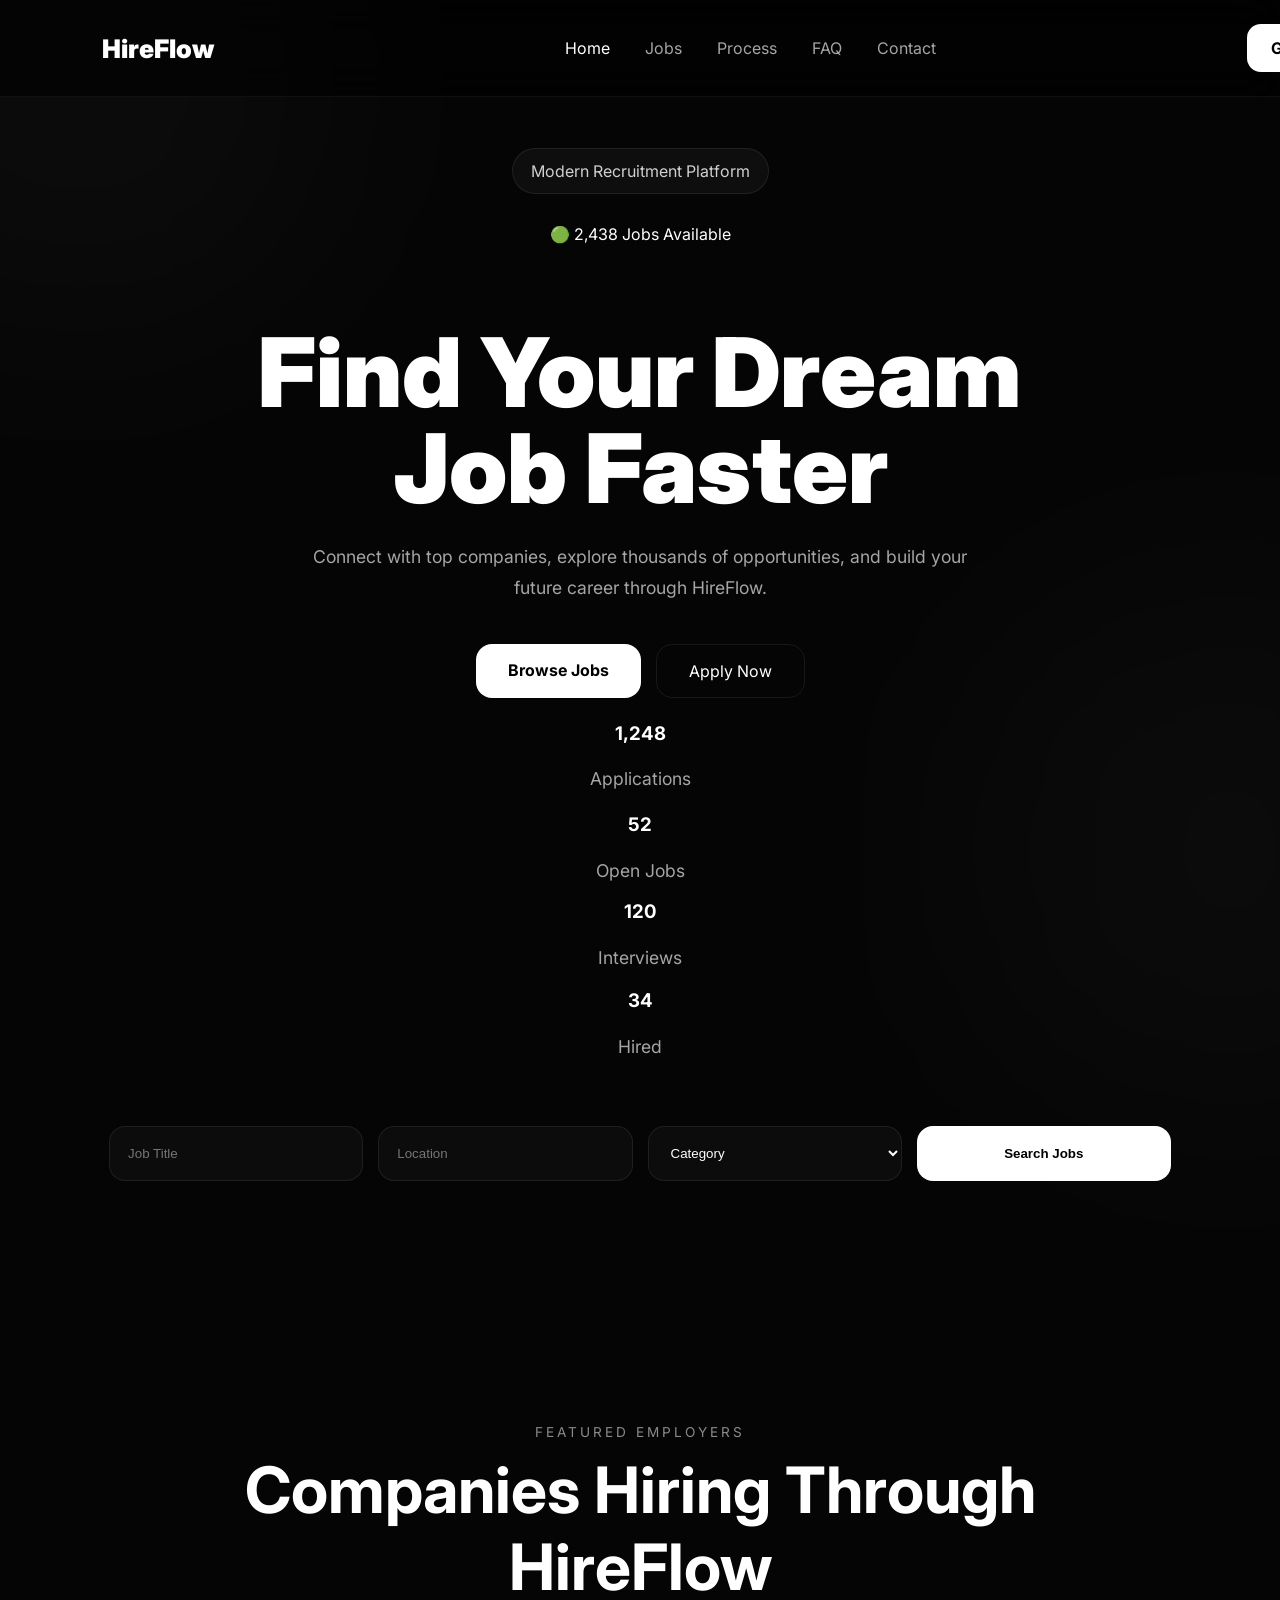
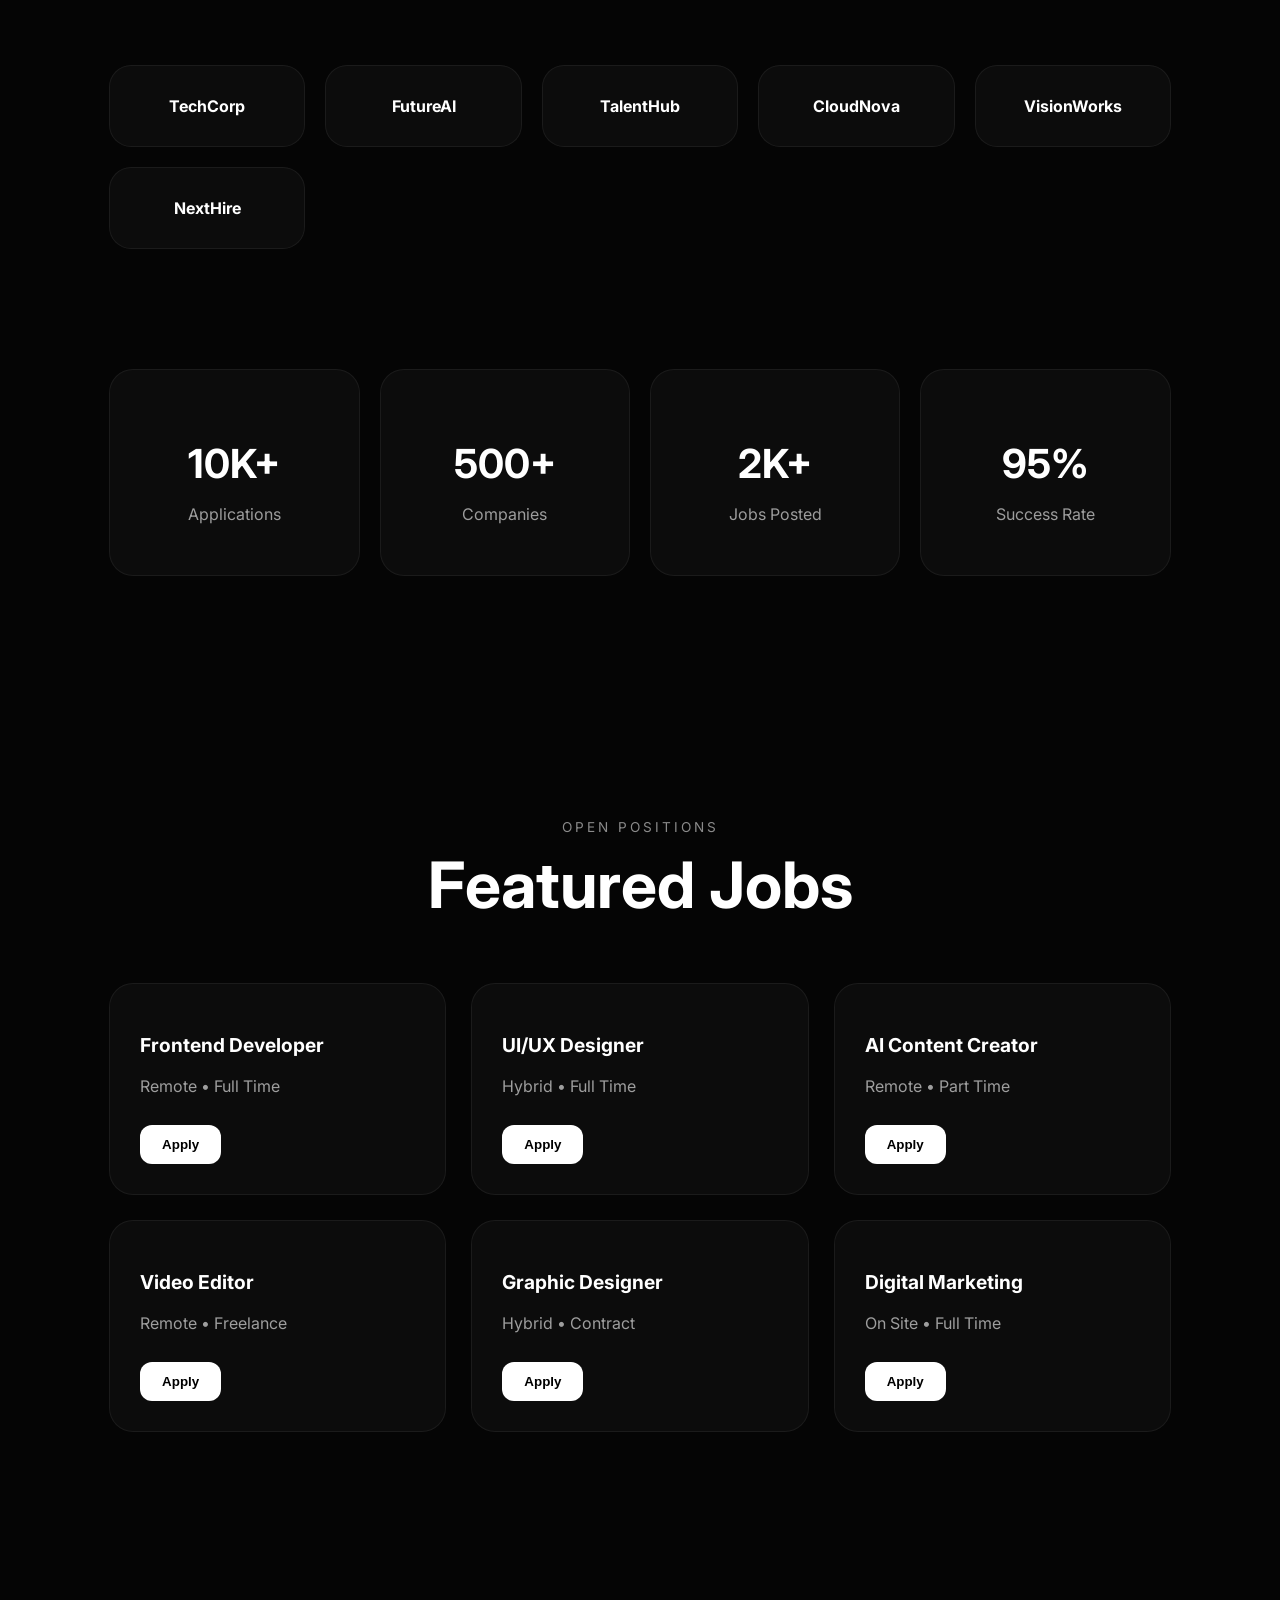
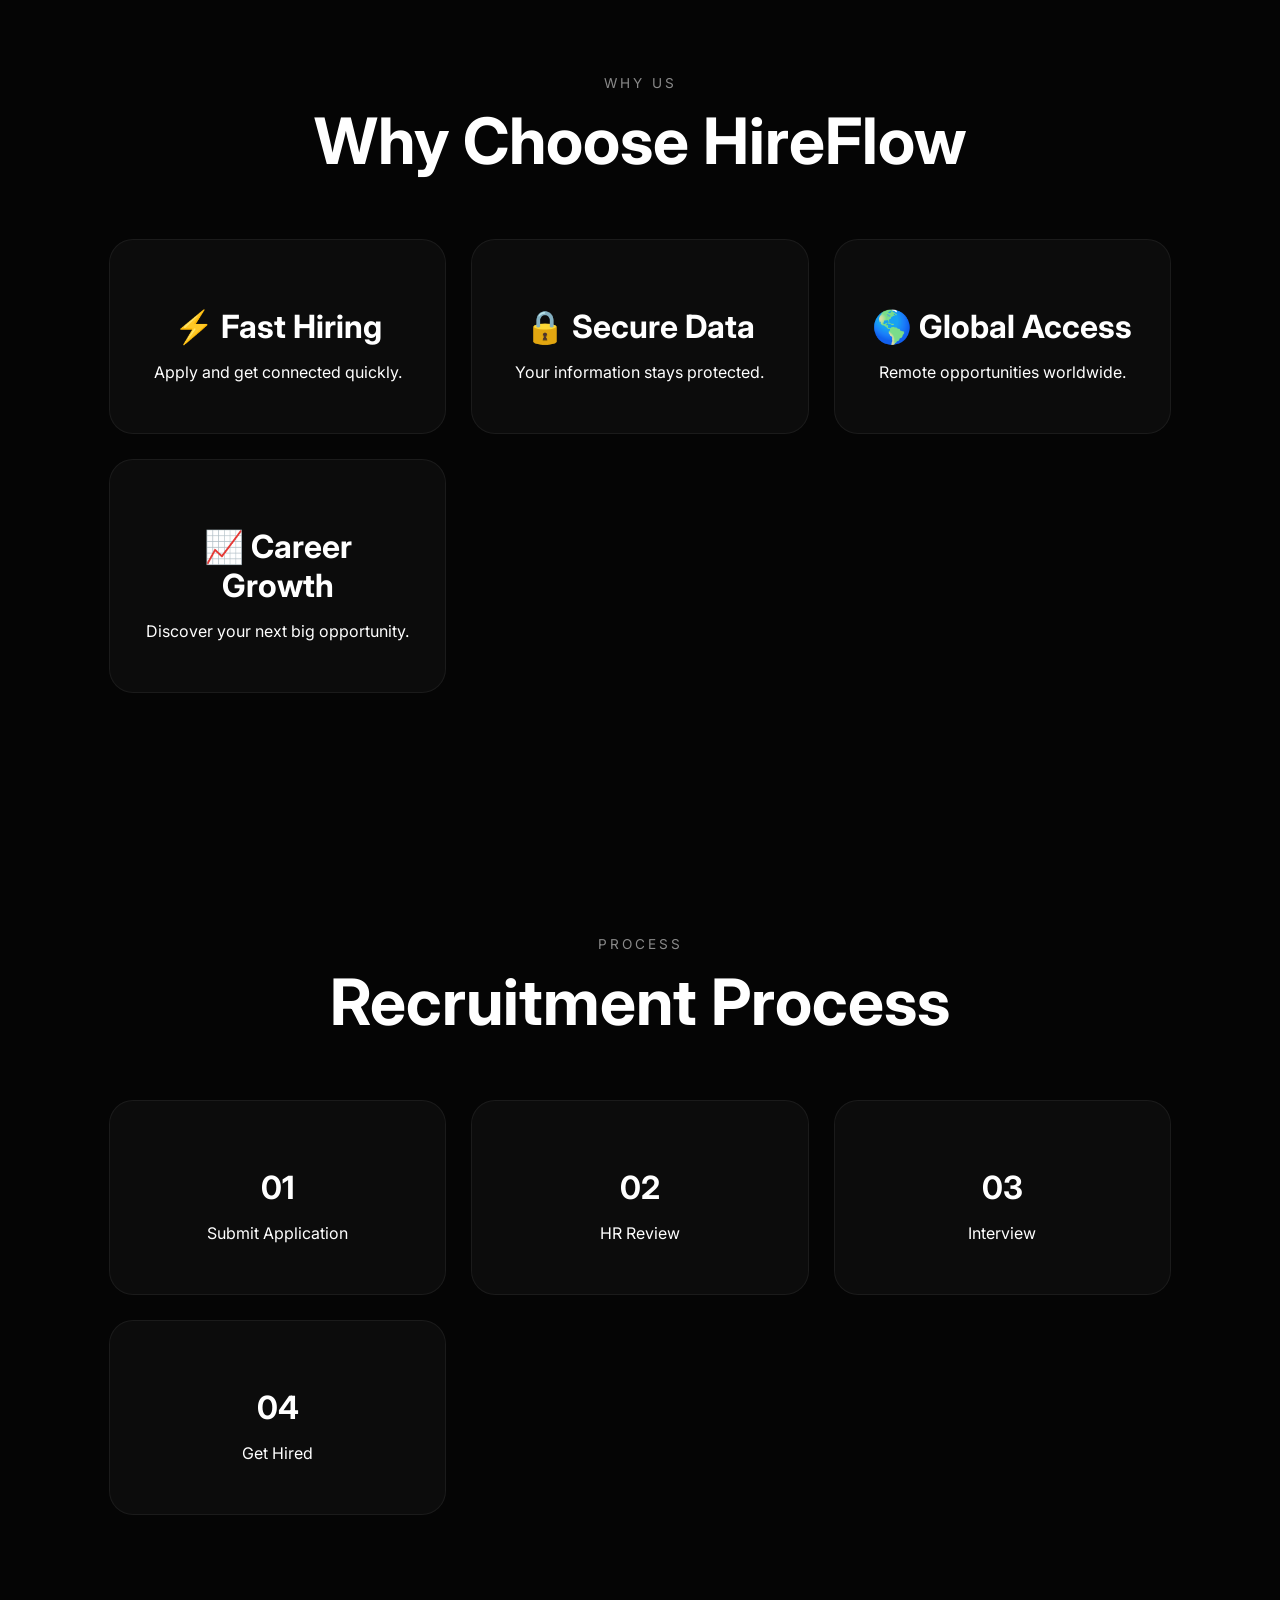
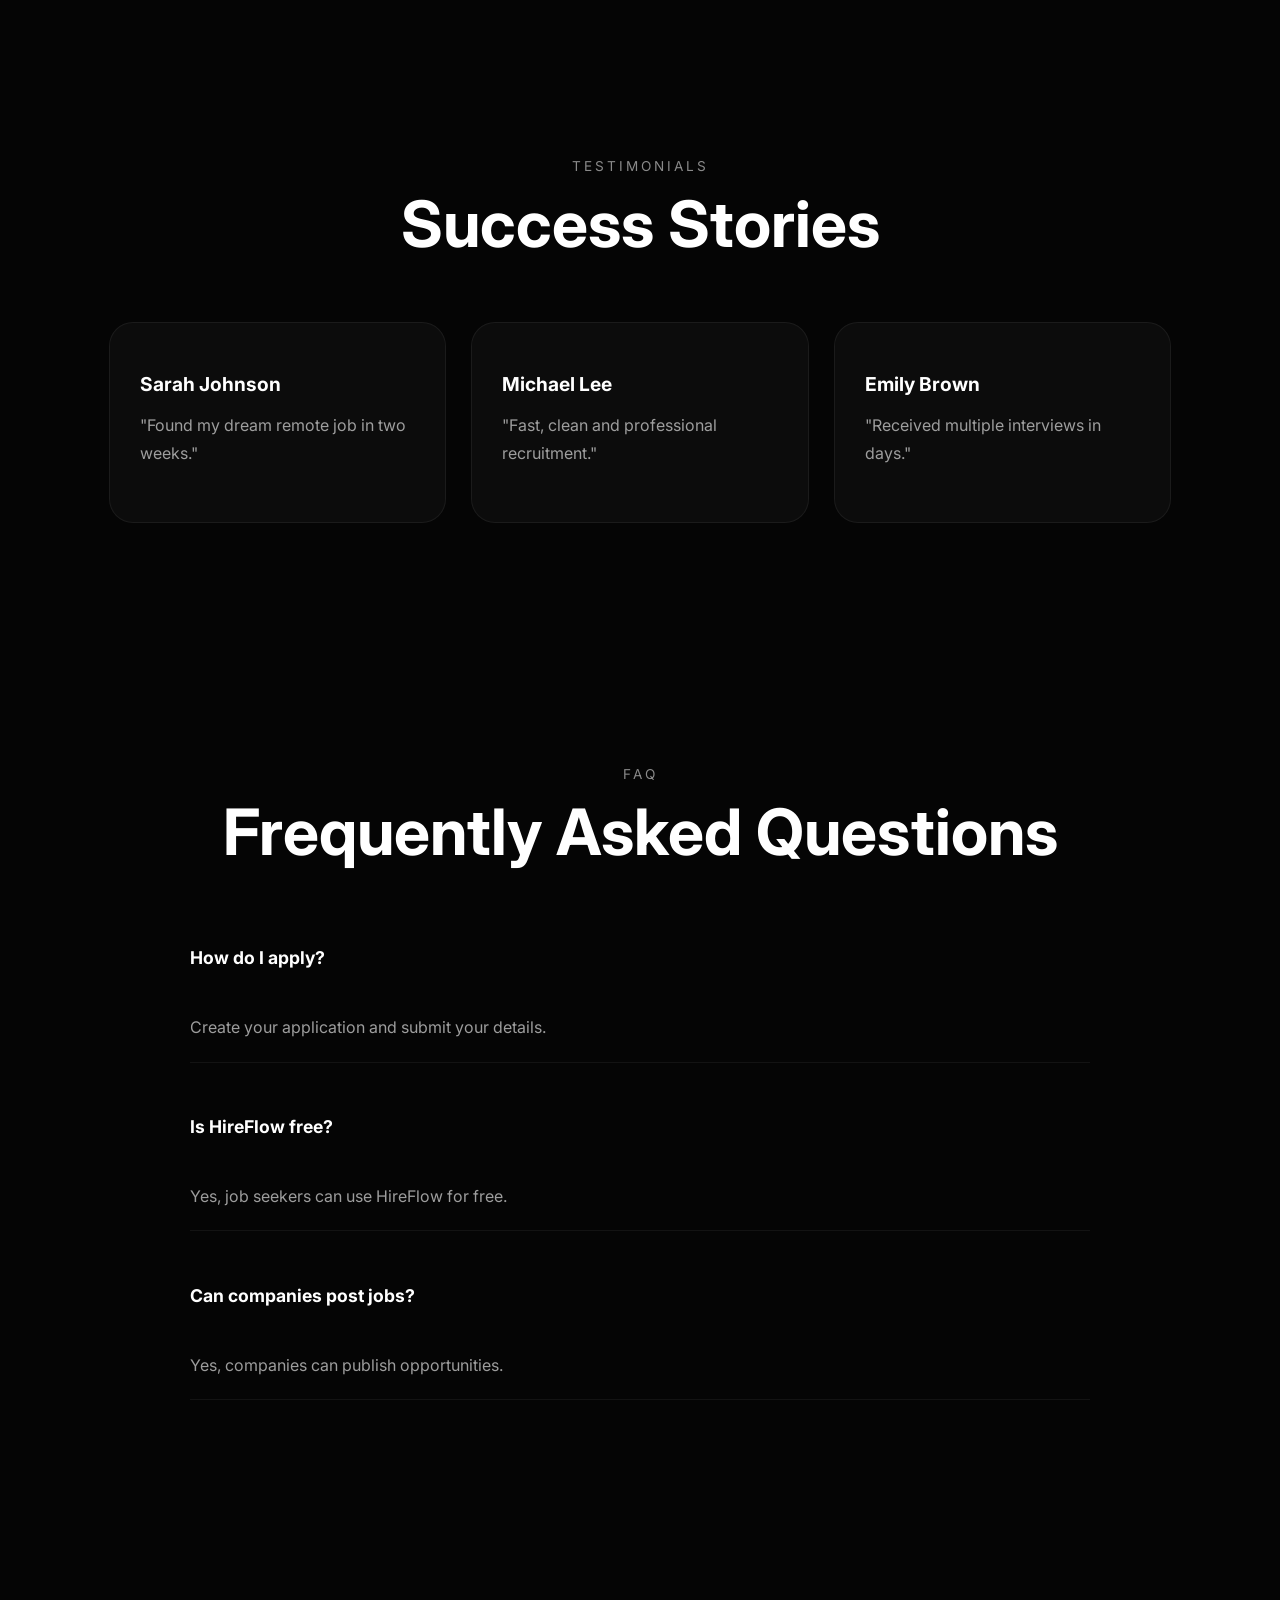
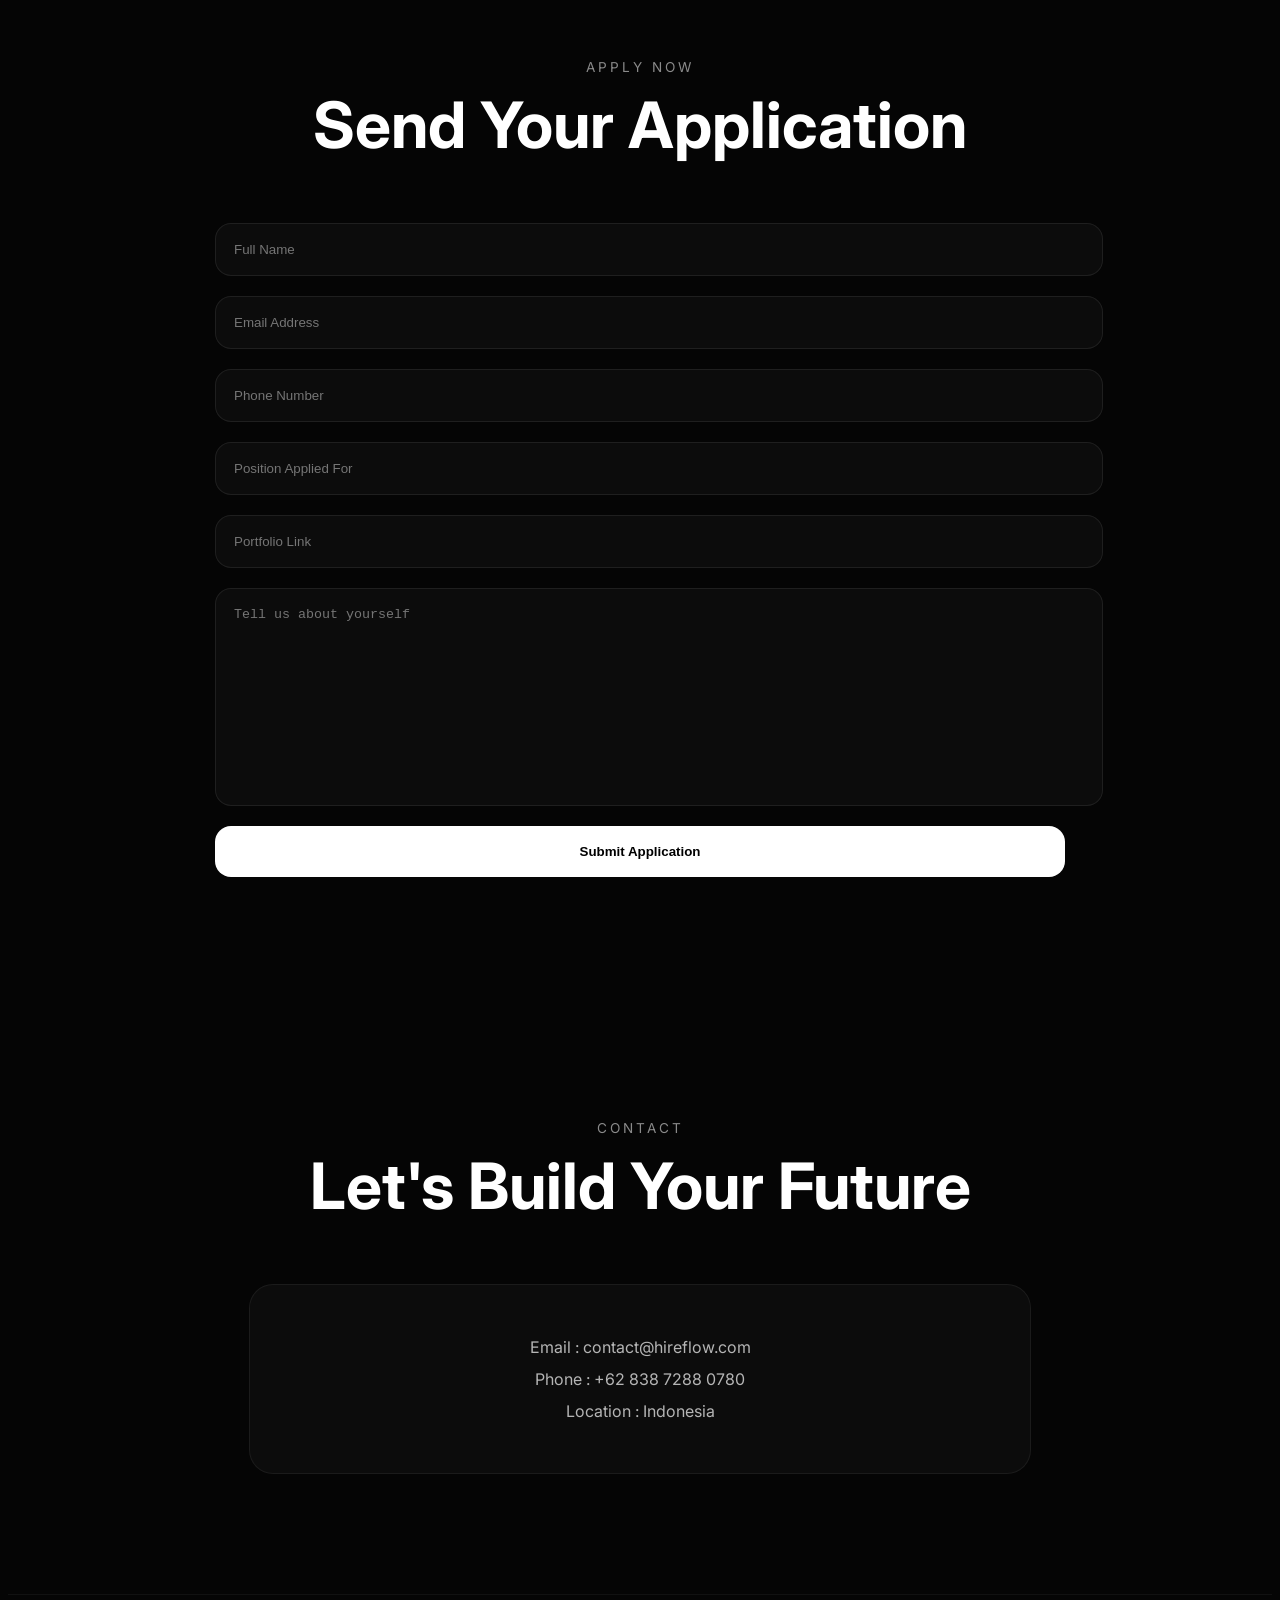
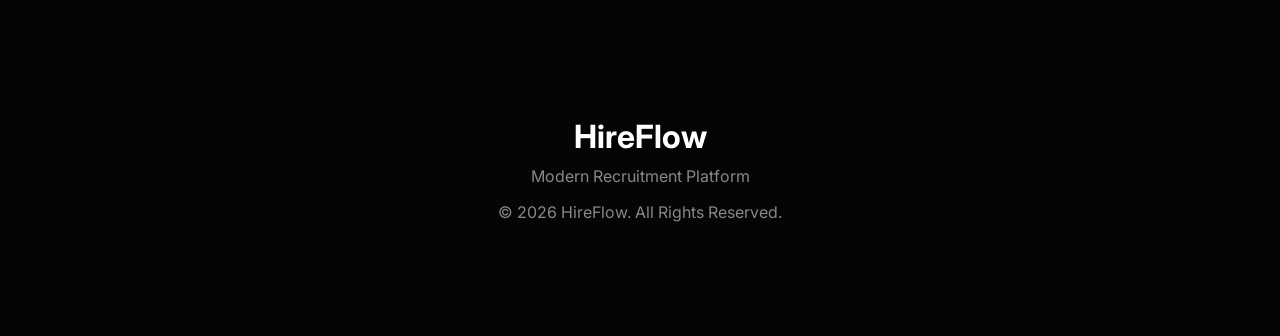
==== index.html @ 3e645bf5 "Update index.html" ====
<!DOCTYPE html>
<html lang="en">
<head>
<meta charset="UTF-8">
<meta name="viewport" content="width=device-width, initial-scale=1.0">
<title>HireFlow | Modern Recruitment Platform</title>
<link rel="preconnect" href="https://fonts.googleapis.com">
<link rel="preconnect" href="https://fonts.gstatic.com" crossorigin>
<link href="https://fonts.googleapis.com/css2?family=Inter:wght@300;400;500;600;700;800;900&display=swap" rel="stylesheet">
<link rel="stylesheet" href="style.css">
</head>
<body>
<div class="cursor-glow"></div>
<div id="loader">
HF
</div>
<div class="bg-blur blur1"></div>
<div class="bg-blur blur2"></div>
<nav class="navbar">
<div class="logo">
HireFlow
</div>
<ul class="nav-links">
<li><a href="#home">Home</a></li>
<li><a href="#jobs">Jobs</a></li>
<li><a href="#process">Process</a></li>
<li><a href="#faq">FAQ</a></li>
<li><a href="#contact">Contact</a></li>
</ul>
<a href="#apply" class="nav-btn">
Get Started
</a>
</nav>
<section id="home" class="hero">
<div class="hero-content">
<div class="hero-badge">
Modern Recruitment Platform
</div>
<div class="live-status">
🟢 2,438 Jobs Available
</div>
<h1>
Find Your Dream Job Faster
</h1>
<p>
Connect with top companies, explore thousands of opportunities,
and build your future career through HireFlow.
</p>
<div class="hero-buttons">
<a href="#jobs" class="primary-btn">
Browse Jobs
</a>
<a href="#apply" class="secondary-btn">
Apply Now
</a>
</div>
<div class="dashboard-preview">

<div class="dashboard-card">
<h3>1,248</h3>
<p>Applications</p>
</div>

<div class="dashboard-card">
<h3>52</h3>
<p>Open Jobs</p>
</div>

<div class="dashboard-card">
<h3>120</h3>
<p>Interviews</p>
</div>

<div class="dashboard-card">
<h3>34</h3>
<p>Hired</p>
</div>

</div>
</section>
<section class="search-section">
<div class="search-box">
<input type="text" placeholder="Job Title">
<input type="text" placeholder="Location">
<select>
<option>Category</option>
<option>Technology</option>
<option>Design</option>
<option>Marketing</option>
<option>AI</option>
</select>
<button>
Search Jobs
</button>
</div>
</section>
<section class="section">
<div class="section-header">
<span>FEATURED EMPLOYERS</span>
<h2>
Companies Hiring Through HireFlow
</h2>
</div>
<div class="companies-grid">
<div class="company-card">TechCorp</div>
<div class="company-card">FutureAI</div>
<div class="company-card">TalentHub</div>
<div class="company-card">CloudNova</div>
<div class="company-card">VisionWorks</div>
<div class="company-card">NextHire</div>
</div>
</section>
<section class="stats">
<div class="stat-card">
<h2>10K+</h2>
<p>Applications</p>
</div>
<div class="stat-card">
<h2>500+</h2>
<p>Companies</p>
</div>
<div class="stat-card">
<h2>2K+</h2>
<p>Jobs Posted</p>
</div>
<div class="stat-card">
<h2>95%</h2>
<p>Success Rate</p>
</div>
</section>
<section id="jobs" class="section">
<div class="section-header">
<span>OPEN POSITIONS</span>
<h2>
Featured Jobs
</h2>
</div>
<div class="jobs-grid">
<div class="job-card">
<h3>Frontend Developer</h3>
<p>Remote • Full Time</p>
<button>Apply</button>
</div>
<div class="job-card">
<h3>UI/UX Designer</h3>
<p>Hybrid • Full Time</p>
<button>Apply</button>
</div>
<div class="job-card">
<h3>AI Content Creator</h3>
<p>Remote • Part Time</p>
<button>Apply</button>
</div>
<div class="job-card">
<h3>Video Editor</h3>
<p>Remote • Freelance</p>
<button>Apply</button>
</div>
<div class="job-card">
<h3>Graphic Designer</h3>
<p>Hybrid • Contract</p>
<button>Apply</button>
</div>
<div class="job-card">
<h3>Digital Marketing</h3>
<p>On Site • Full Time</p>
<button>Apply</button>
</div>
</div>
</section>
<section class="section">
<div class="section-header">
<span>WHY US</span>
<h2>
Why Choose HireFlow
</h2>
</div>
<div class="process-grid">
<div class="process-card">
<h3>⚡ Fast Hiring</h3>
<p>Apply and get connected quickly.</p>
</div>
<div class="process-card">
<h3>🔒 Secure Data</h3>
<p>Your information stays protected.</p>
</div>
<div class="process-card">
<h3>🌎 Global Access</h3>
<p>Remote opportunities worldwide.</p>
</div>
<div class="process-card">
<h3>📈 Career Growth</h3>
<p>Discover your next big opportunity.</p>
</div>
</div>
</section>
<section id="process" class="section">
<div class="section-header">
<span>PROCESS</span>
<h2>
Recruitment Process
</h2>
</div>
<div class="process-grid">
<div class="process-card">
<h3>01</h3>
<p>Submit Application</p>
</div>
<div class="process-card">
<h3>02</h3>
<p>HR Review</p>
</div>
<div class="process-card">
<h3>03</h3>
<p>Interview</p>
</div>
<div class="process-card">
<h3>04</h3>
<p>Get Hired</p>
</div>
</div>
</section>
<section class="section">
<div class="section-header">
<span>TESTIMONIALS</span>
<h2>
Success Stories
</h2>
</div>
<div class="jobs-grid">
<div class="job-card">
<h3>Sarah Johnson</h3>
<p>"Found my dream remote job in two weeks."</p>
</div>
<div class="job-card">
<h3>Michael Lee</h3>
<p>"Fast, clean and professional recruitment."</p>
</div>
<div class="job-card">
<h3>Emily Brown</h3>
<p>"Received multiple interviews in days."</p>
</div>
</div>
</section>
<section id="faq" class="section">
<div class="section-header">
<span>FAQ</span>
<h2>
Frequently Asked Questions
</h2>
</div>
<div class="faq-box">
<h3>How do I apply?</h3>
<p>Create your application and submit your details.</p>
<h3>Is HireFlow free?</h3>
<p>Yes, job seekers can use HireFlow for free.</p>
<h3>Can companies post jobs?</h3>
<p>Yes, companies can publish opportunities.</p>
</div>
</section>
<section id="apply" class="section">
<div class="section-header">
<span>APPLY NOW</span>
<h2>
Send Your Application
</h2>
</div>
<form class="apply-form">
<input type="text" placeholder="Full Name">
<input type="email" placeholder="Email Address">
<input type="text" placeholder="Phone Number">
<input type="text" placeholder="Position Applied For">
<input type="url" placeholder="Portfolio Link">
<textarea placeholder="Tell us about yourself"></textarea>
<button type="submit">
Submit Application
</button>
</form>
</section>
<section id="contact" class="section">
<div class="section-header">
<span>CONTACT</span>
<h2>
Let's Build Your Future
</h2>
</div>
<div class="contact-box">
<p>Email : contact@hireflow.com</p>
<p>Phone : +62 838 7288 0780</p>
<p>Location : Indonesia</p>
</div>
</section>
<footer class="footer">
<h3>
HireFlow
</h3>
<p>
Modern Recruitment Platform
</p>
<p>
© 2026 HireFlow. All Rights Reserved.
</p>
</footer>
<script src="script.js"></script>
</body>
</html>
---- style.css ----
{
margin:0;
padding:0;
box-sizing:border-box;
}
html{
scroll-behavior:smooth;
}
body{
font-family:'Inter',sans-serif;
background:#050505;
color:#fff;
overflow-x:hidden;
position:relative;
}
/* LOADER */
#loader{
position:fixed;
inset:0;
background:#050505;
display:flex;
justify-content:center;
align-items:center;
font-size:4rem;
font-weight:900;
z-index:99999;
transition:.8s;
}
/* BACKGROUND GLOW */
.bg-blur{
position:fixed;
border-radius:50%;
filter:blur(140px);
z-index:-1;
}
.blur1{
width:400px;
height:400px;
background:rgba(255,255,255,.06);
top:-120px;
left:-120px;
}
.blur2{
width:500px;
height:500px;
background:rgba(255,255,255,.04);
right:-200px;
bottom:-200px;
}
/* NAVBAR */
.navbar{
position:fixed;
top:0;
left:0;
width:100%;
padding:22px 8%;
display:flex;
justify-content:space-between;
align-items:center;
background:rgba(0,0,0,.55);
backdrop-filter:blur(20px);
border-bottom:1px solid rgba(255,255,255,.05);
z-index:999;
}
.logo{
font-size:1.6rem;
font-weight:900;
}
.nav-links{
display:flex;
gap:35px;
list-style:none;
}
.nav-links a{
text-decoration:none;
color:#a5a5a5;
transition:.3s;
}
.nav-links a:hover{
color:#fff;
}
.nav-btn{
padding:14px 24px;
border-radius:14px;
background:#fff;
color:#000;
font-weight:700;
text-decoration:none;
}
.nav-actions{
display:flex;
gap:12px;
align-items:center;
}

.admin-btn{
padding:14px 24px;
border-radius:14px;
border:1px solid rgba(255,255,255,.08);
color:#fff;
text-decoration:none;
font-weight:700;
transition:.3s;
}

.admin-btn:hover{
background:#fff;
color:#000;
}
/* HERO */
.hero{
min-height:auto;
padding:140px 8% 60px;
display:flex;
justify-content:center;
align-items:center;
text-align:center;
}
.hero-content{
max-width:900px;
}
.hero-badge{
display:inline-block;
padding:12px 18px;
border-radius:999px;
background:rgba(255,255,255,.04);
border:1px solid rgba(255,255,255,.08);
margin-bottom:30px;
color:#d0d0d0;
}
.hero h1{
font-size:clamp(3rem,8vw,6rem);
font-weight:900;
line-height:1;
margin-bottom:25px;
}
.hero p{
max-width:700px;
margin:auto;
color:#a5a5a5;
font-size:1.1rem;
line-height:1.8;
}
.hero-buttons{
margin-top:40px;
display:flex;
justify-content:center;
gap:15px;
flex-wrap:wrap;
}
.primary-btn{
padding:16px 32px;
border-radius:16px;
background:#fff;
color:#000;
font-weight:700;
text-decoration:none;
}
.secondary-btn{
padding:16px 32px;
border-radius:16px;
border:1px solid rgba(255,255,255,.08);
color:#fff;
text-decoration:none;
}
/* HERO DASHBOARD IMAGE */
.hero-dashboard{
margin-top:50px;
display:flex;
justify-content:center;
}
.dashboard-image{
width:100%;
max-width:700px;
height:auto;
border-radius:24px;
border:1px solid rgba(255,255,255,.08);
box-shadow:
0 20px 60px rgba(0,0,0,.5);
transition:.4s;
}
.dashboard-image:hover{
transform:translateY(-8px);
}
/* SEARCH */
.search-section{
padding:0 8% 120px;
}
.search-box{
max-width:1100px;
margin:auto;
display:grid;
grid-template-columns:repeat(4,1fr);
gap:15px;
}
.search-box input,
.search-box select{
padding:18px;
background:rgba(255,255,255,.03);
border:1px solid rgba(255,255,255,.08);
border-radius:16px;
color:white;
}
.search-box button{
border:none;
border-radius:16px;
background:white;
color:black;
font-weight:800;
cursor:pointer;
}
/* SECTION */
.section{
padding:120px 8%;
}
.section-header{
text-align:center;
margin-bottom:60px;
}
.section-header span{
font-size:.85rem;
letter-spacing:3px;
color:#8a8a8a;
}
.section-header h2{
font-size:clamp(2rem,5vw,4rem);
margin-top:10px;
}
/* COMPANIES */
.companies-grid{
display:grid;
grid-template-columns:repeat(auto-fit,minmax(180px,1fr));
gap:20px;
}
.company-card{
padding:30px;
text-align:center;
background:rgba(255,255,255,.03);
border:1px solid rgba(255,255,255,.06);
border-radius:22px;
font-weight:700;
transition:.35s;
}
.company-card:hover{
transform:translateY(-8px);
border-color:rgba(255,255,255,.15);
}
/* STATS */
.stats{
padding:0 8% 120px;
display:grid;
grid-template-columns:
repeat(auto-fit,minmax(220px,1fr));
gap:20px;
}
.stat-card{
padding:35px;
border-radius:24px;
background:rgba(255,255,255,.03);
border:1px solid rgba(255,255,255,.06);
text-align:center;
transition:.35s;
}
.stat-card:hover{
transform:translateY(-8px);
}
.stat-card h2{
font-size:2.5rem;
margin-bottom:10px;
}
.stat-card p{
color:#9d9d9d;
}
/* JOBS */
.jobs-grid{
display:grid;
grid-template-columns:
repeat(auto-fit,minmax(320px,1fr));
gap:25px;
}
.job-card{
padding:30px;
background:rgba(255,255,255,.03);
border:1px solid rgba(255,255,255,.06);
border-radius:24px;
transition:.35s;
}
.job-card{
overflow:hidden;
position:relative;
}
.job-card::before{
content:""
position:absolute;
inset:0;
background:
linear-gradient(
135deg,
transparent,
rgba(255,255,255,.05),
transparent
);
opacity:0;
transition:.4s;
}
.job-card:hover::before{
opacity:1;
}
.job-card:hover{
transform:translateY(-8px);
border-color:rgba(255,255,255,.15);
}
.job-card h3{
margin-bottom:12px;
font-size:1.2rem;
}
.job-card p{
color:#9e9e9e;
line-height:1.7;
margin-bottom:25px;
}
.job-card button{
padding:12px 22px;
border:none;
border-radius:12px;
background:white;
color:black;
font-weight:700;
cursor:pointer;
}
/* PROCESS */
.process-grid{
display:grid;
grid-template-columns:
repeat(auto-fit,minmax(250px,1fr));
gap:25px;
}
.process-card{
padding:35px;
text-align:center;
background:rgba(255,255,255,.03);
border:1px solid rgba(255,255,255,.06);
border-radius:24px;
transition:.35s;
}
.process-card:hover{
transform:translateY(-8px);
}
.process-card h3{
font-size:2rem;
margin-bottom:15px;
}
/* FAQ */
.faq-box{
max-width:900px;
margin:auto;
display:flex;
flex-direction:column;
gap:20px;
}
.faq-box h3{
font-size:1.1rem;
margin-bottom:10px;
}
.faq-box p{
color:#9d9d9d;
line-height:1.7;
padding-bottom:20px;
border-bottom:1px solid rgba(255,255,255,.06);
}
/* FORM */
.apply-form{
max-width:850px;
margin:auto;
display:flex;
flex-direction:column;
gap:20px;
}
.apply-form input,
.apply-form textarea{
width:100%;
padding:18px;
background:rgba(255,255,255,.03);
border:1px solid rgba(255,255,255,.08);
border-radius:16px;
color:white;
outline:none;
}
.apply-form textarea{
height:180px;
resize:none;
}
.apply-form button{
padding:18px;
border:none;
border-radius:16px;
background:white;
color:black;
font-weight:800;
cursor:pointer;
}
/* CONTACT */
.contact-box{
max-width:700px;
margin:auto;
padding:40px;
text-align:center;
background:rgba(255,255,255,.03);
border:1px solid rgba(255,255,255,.06);
border-radius:24px;
}
.contact-box p{
margin:12px 0;
color:#b5b5b5;
}
/* FOOTER */
.footer{
padding:90px 8%;
text-align:center;
border-top:1px solid rgba(255,255,255,.05);
}
.footer h3{
font-size:2rem;
margin-bottom:10px;
}
.footer p{
margin-top:10px;
color:#888;
}
/* ANIMATION */
.hidden{
opacity:0;
transform:translateY(40px);
transition:.8s ease;
}
.show{
opacity:1;
transform:translateY(0);
}
/* MOBILE */
@media(max-width:900px){
.nav-links{
display:none;
}
.nav-btn{
display:none;
}
.nav-actions{
display:none;
}
.hero h1{
font-size:3rem;
}
.dashboard-preview{
grid-template-columns:1fr;
}
.search-box{
grid-template-columns:1fr;
}
.jobs-grid{
grid-template-columns:1fr;
}
.process-grid{
grid-template-columns:1fr;
}

.cursor-glow{
position:fixed;
width:300px;
height:300px;
border-radius:50%;
background:rgba(255,255,255,.04);
filter:blur(100px);
pointer-events:none;
z-index:-1;
}

}
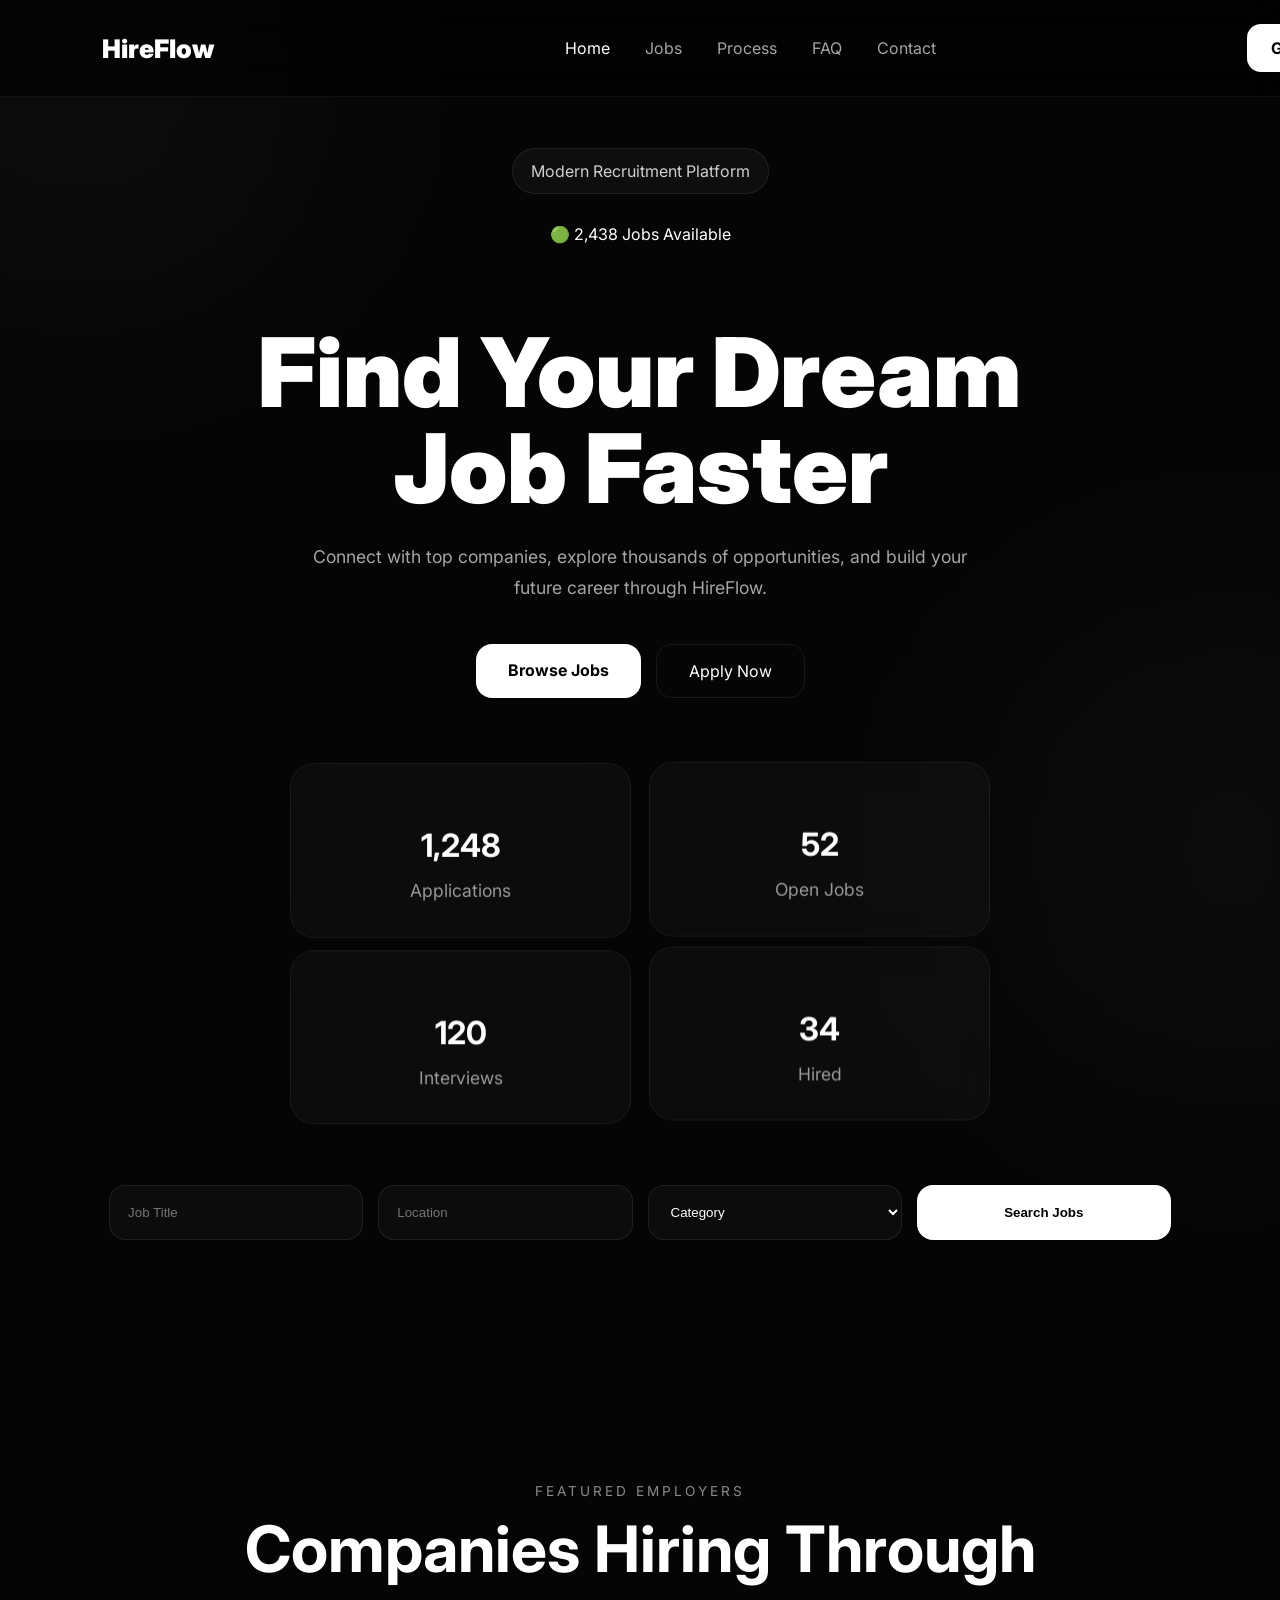
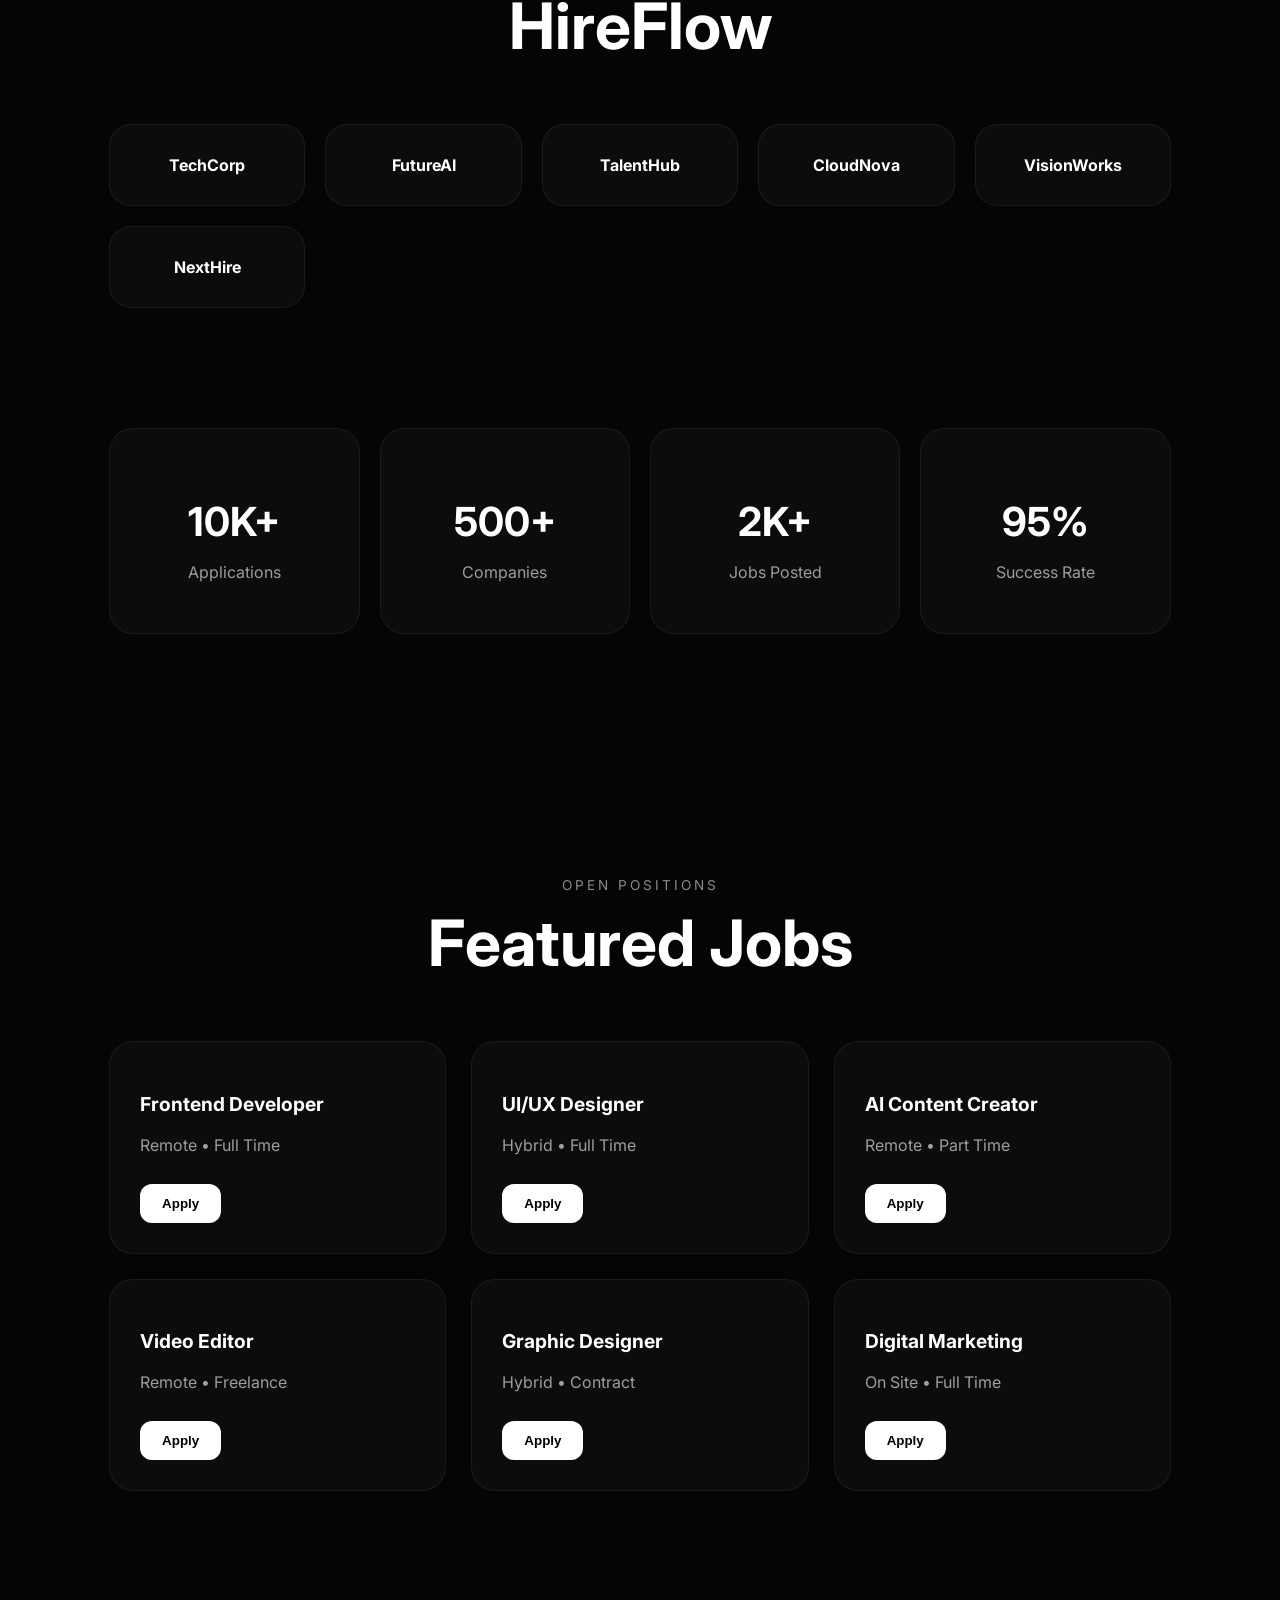
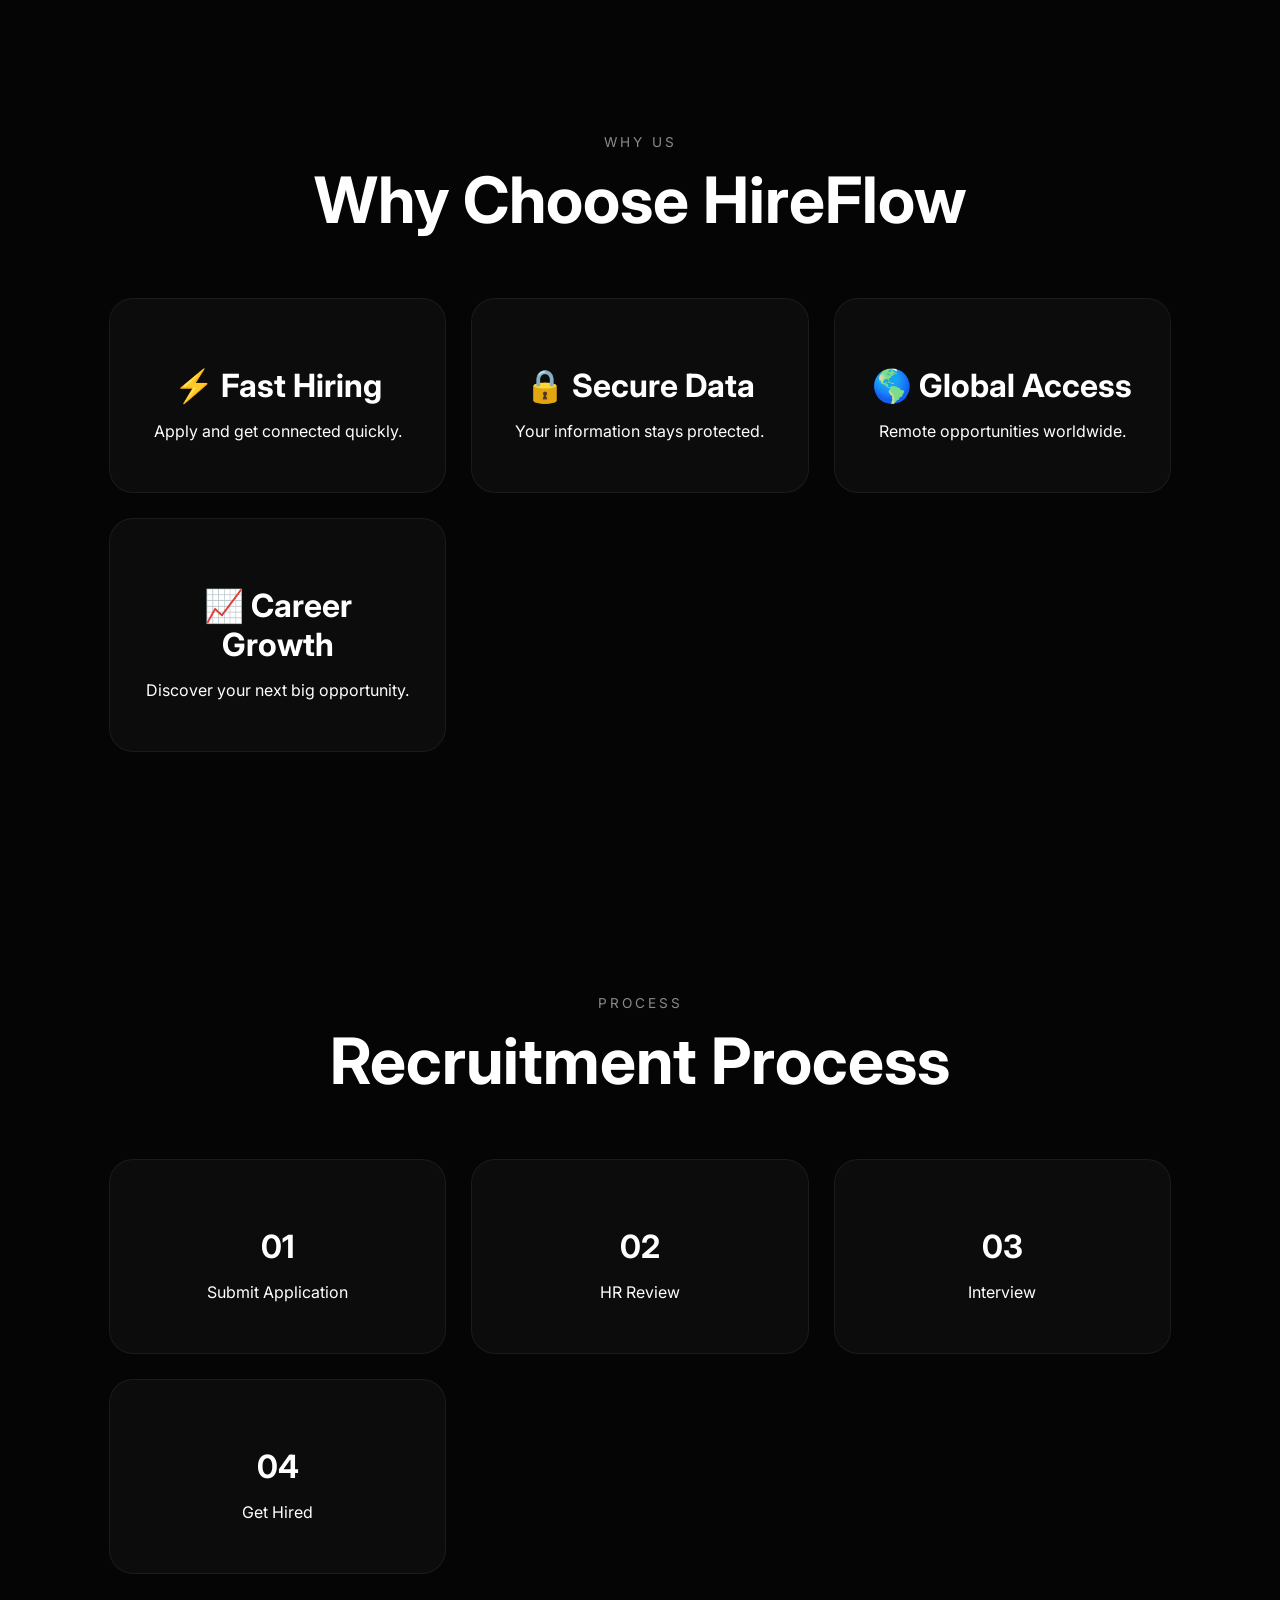
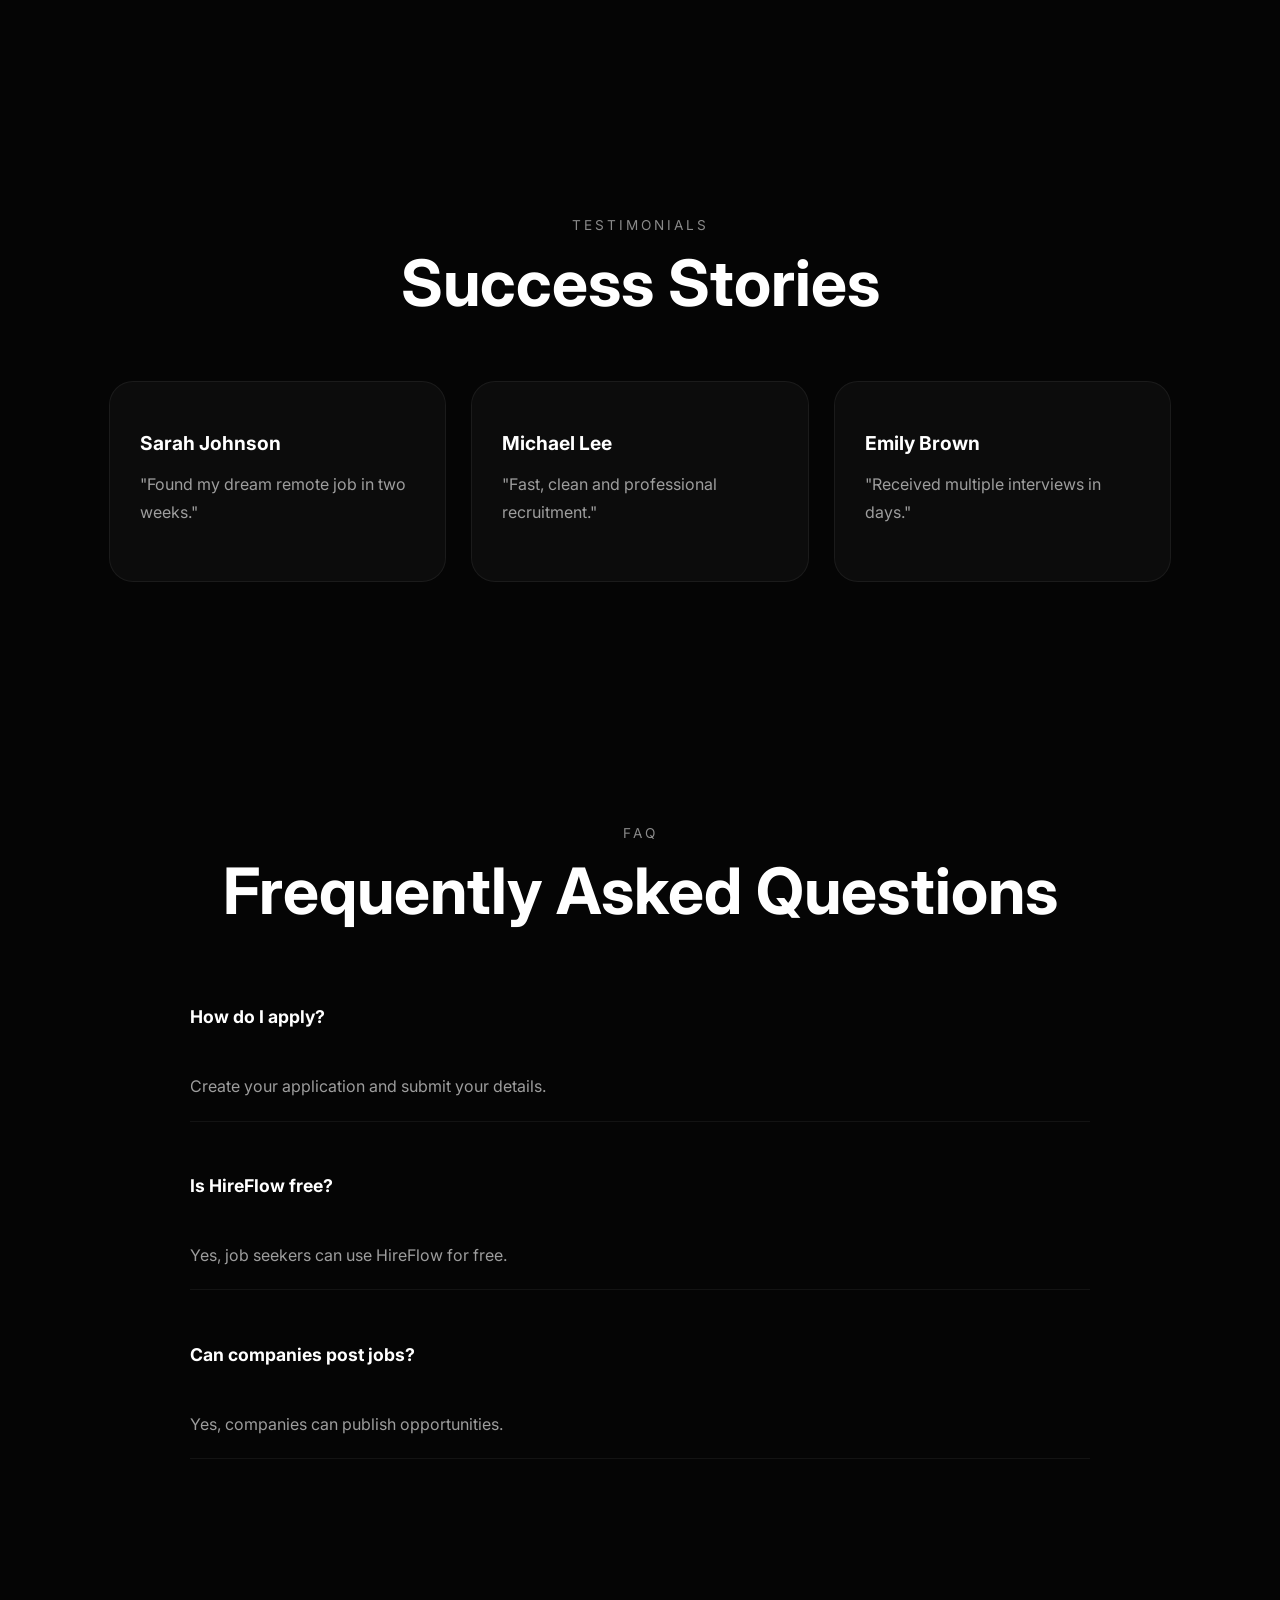
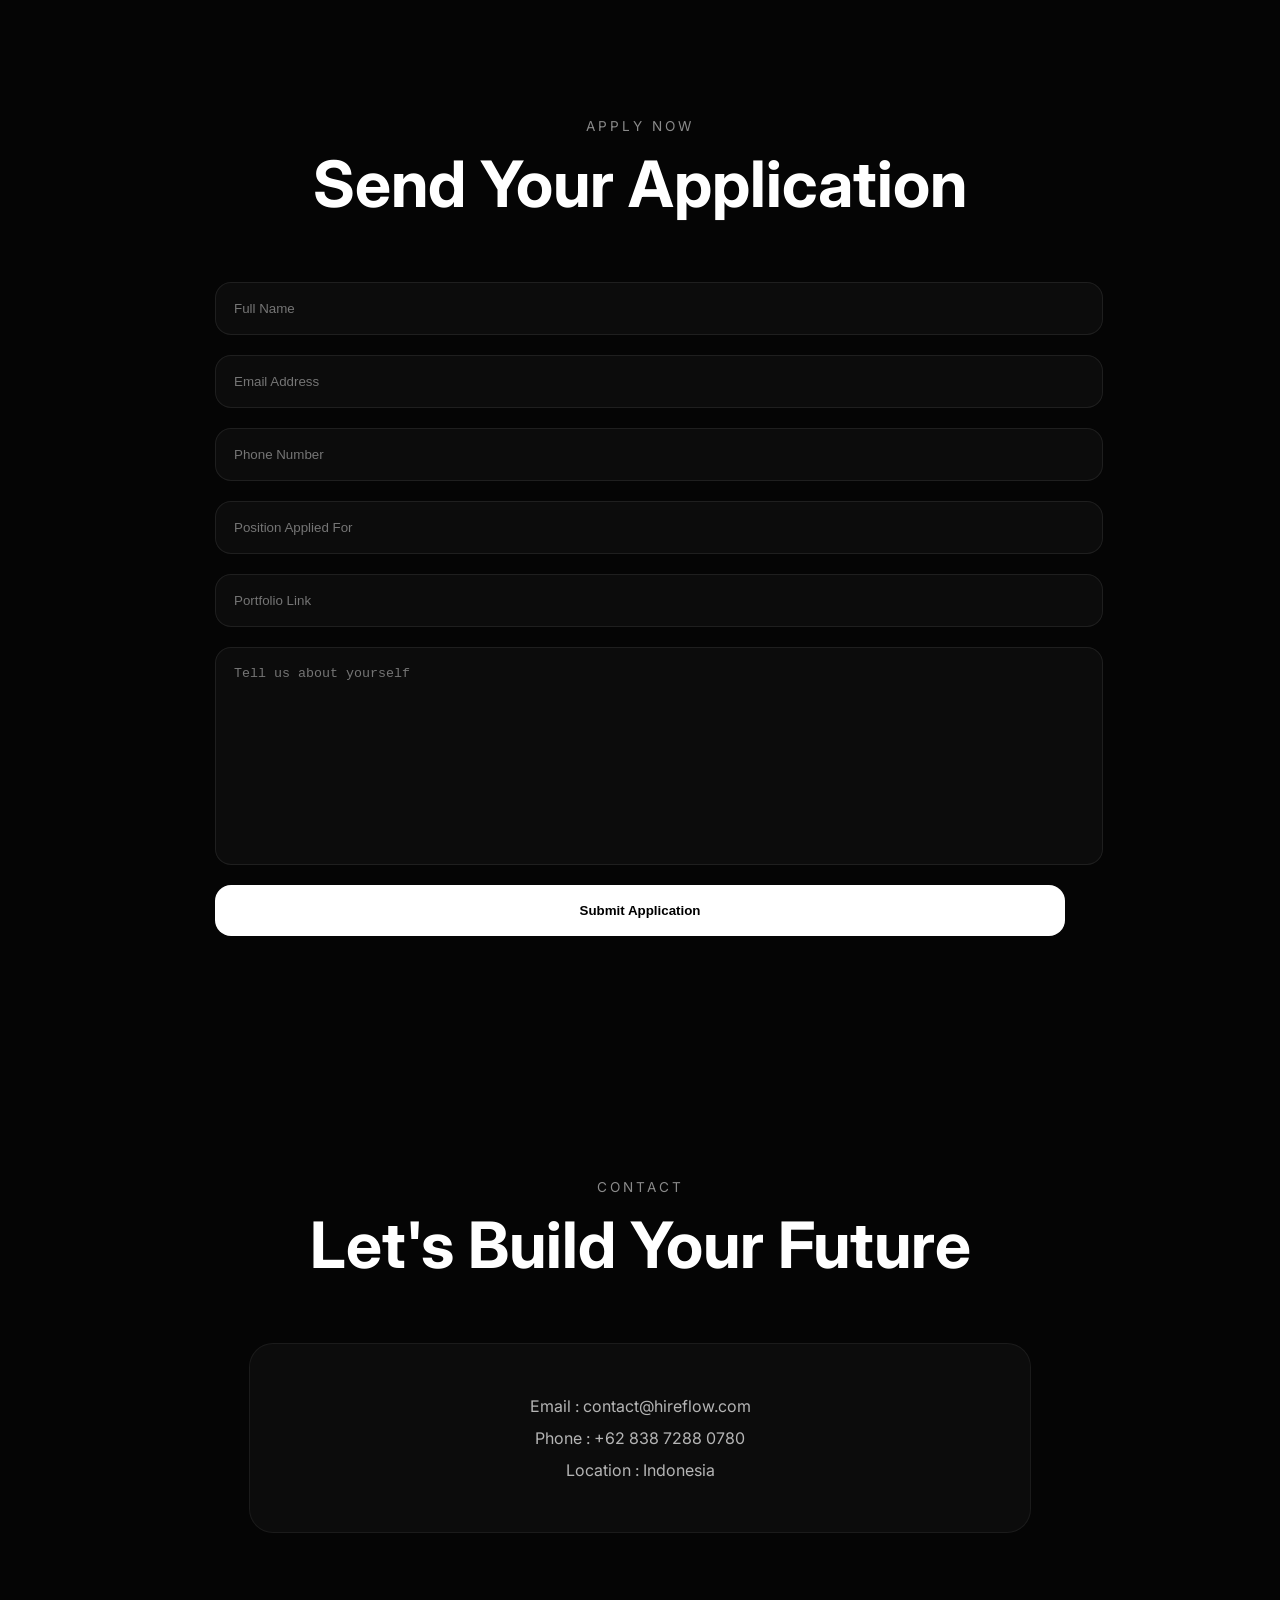
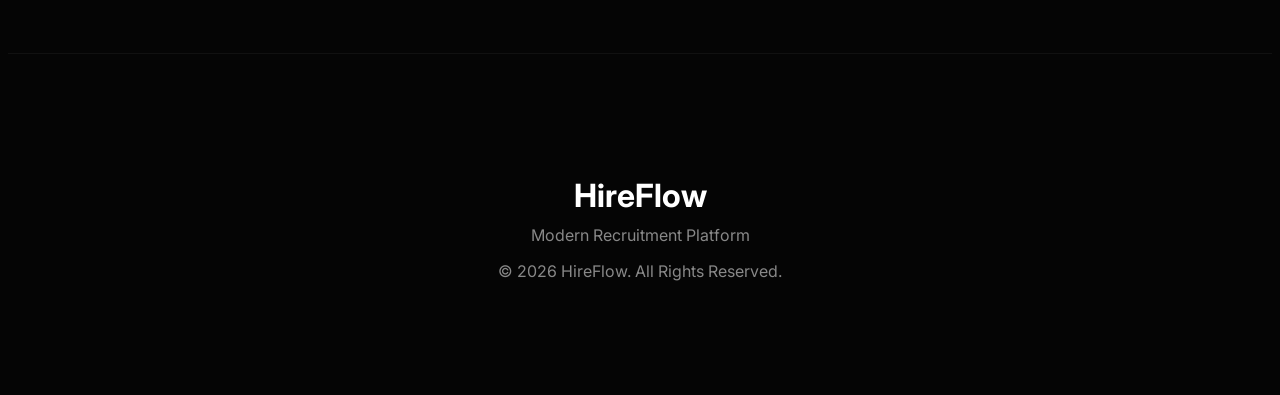
==== commit deb08791: "Update index.html" ====
--- a/index.html
+++ b/index.html
@@ -76,6 +76,8 @@
 <p>Hired</p>
 </div>
 
+</div>  
+  
 </div>
 </section>
 <section class="search-section">
--- a/style.css
+++ b/style.css
@@ -163,24 +163,32 @@
 color:#fff;
 text-decoration:none;
 }
-/* HERO DASHBOARD IMAGE */
-.hero-dashboard{
-margin-top:50px;
-display:flex;
-justify-content:center;
-}
-.dashboard-image{
-width:100%;
+/* DASHBOARD PREVIEW */
+.dashboard-preview{
+margin:60px auto 0;
 max-width:700px;
-height:auto;
+display:grid;
+grid-template-columns:repeat(2,1fr);
+gap:18px;
+}
+.dashboard-card{
+padding:30px;
 border-radius:24px;
-border:1px solid rgba(255,255,255,.08);
-box-shadow:
-0 20px 60px rgba(0,0,0,.5);
-transition:.4s;
-}
-.dashboard-image:hover{
-transform:translateY(-8px);
+background:rgba(255,255,255,.03);
+border:1px solid rgba(255,255,255,.06);
+backdrop-filter:blur(20px);
+transition:.3s;
+}
+.dashboard-card:hover{
+transform:translateY(-6px);
+border-color:rgba(255,255,255,.15);
+}
+.dashboard-card h3{
+font-size:2rem;
+margin-bottom:10px;
+}
+.dashboard-card p{
+color:#999;
 }
 /* SEARCH */
 .search-section{
@@ -290,7 +298,7 @@
 position:relative;
 }
 .job-card::before{
-content:""
+content:"";
 position:absolute;
 inset:0;
 background:
@@ -446,7 +454,8 @@
 display:none;
 }
 .nav-actions{
-display:none;
+display:flex;
+gap:8px;
 }
 .hero h1{
 font-size:3rem;
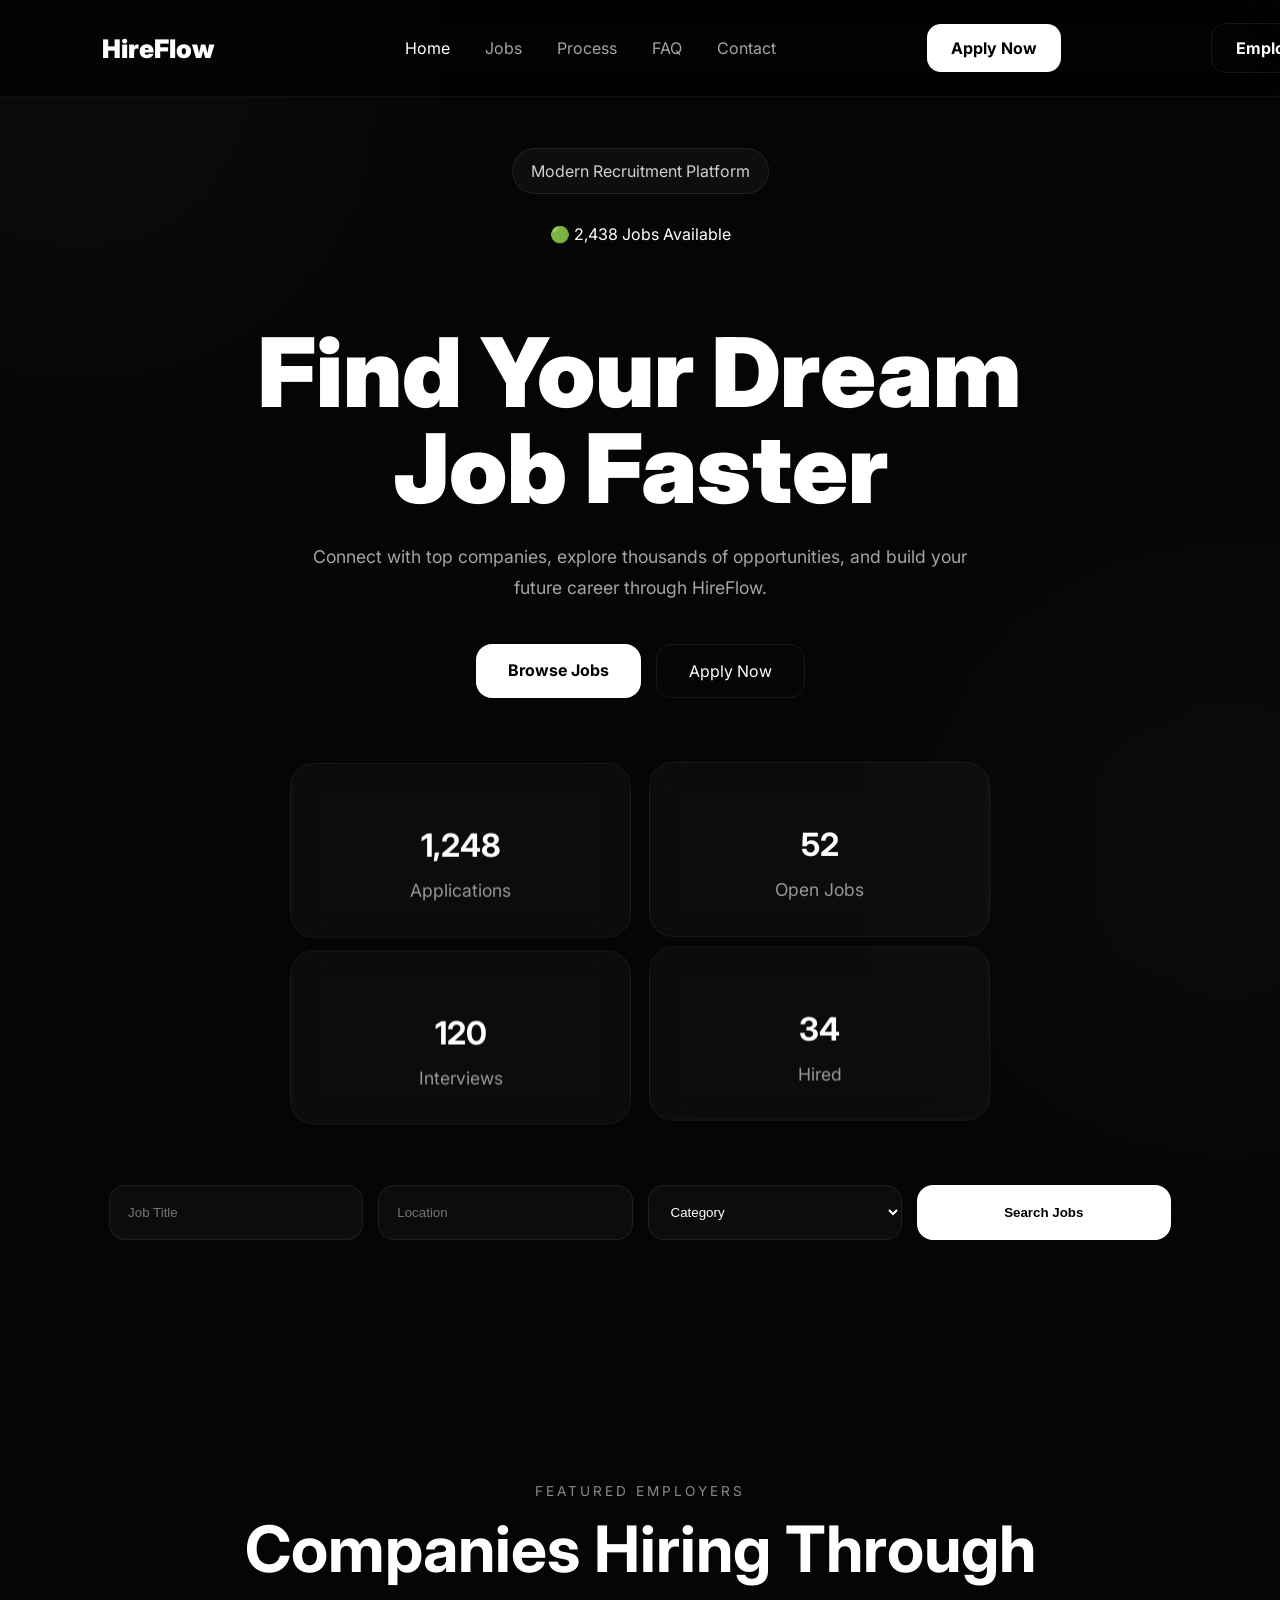
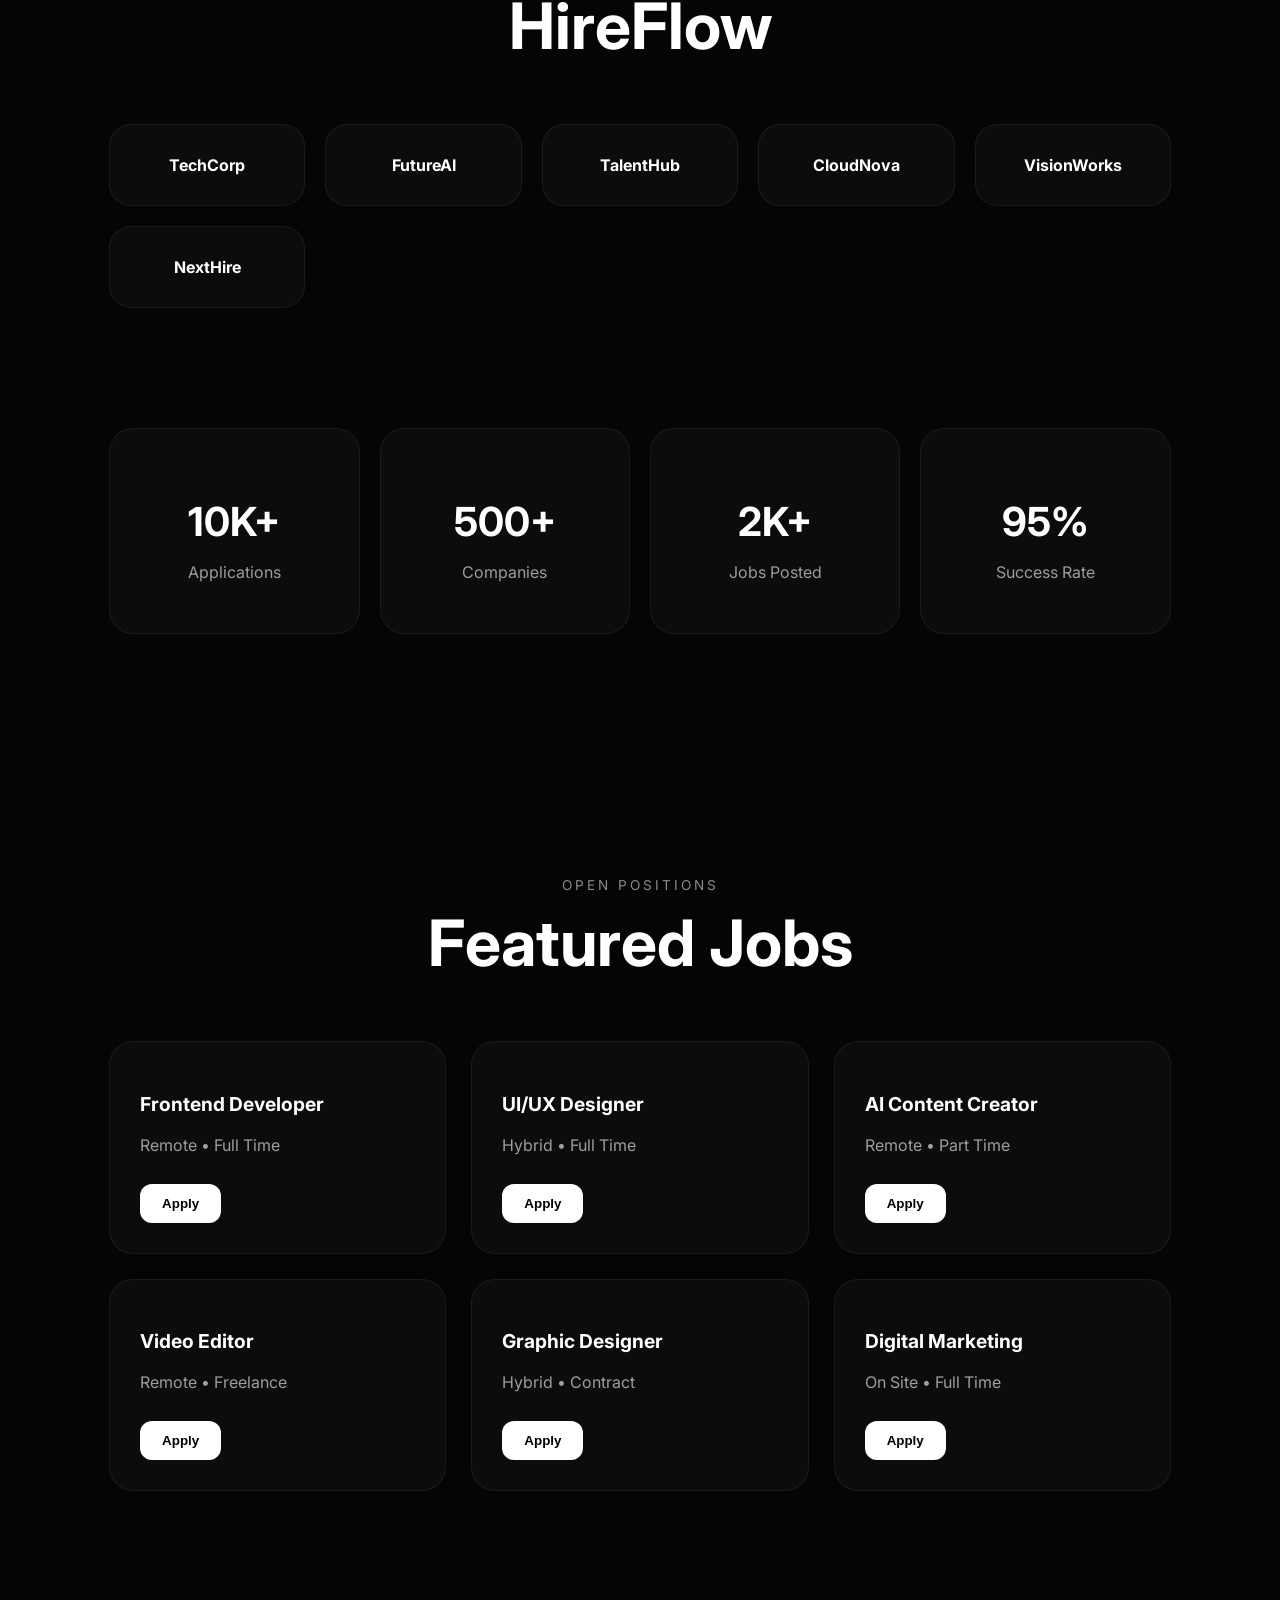
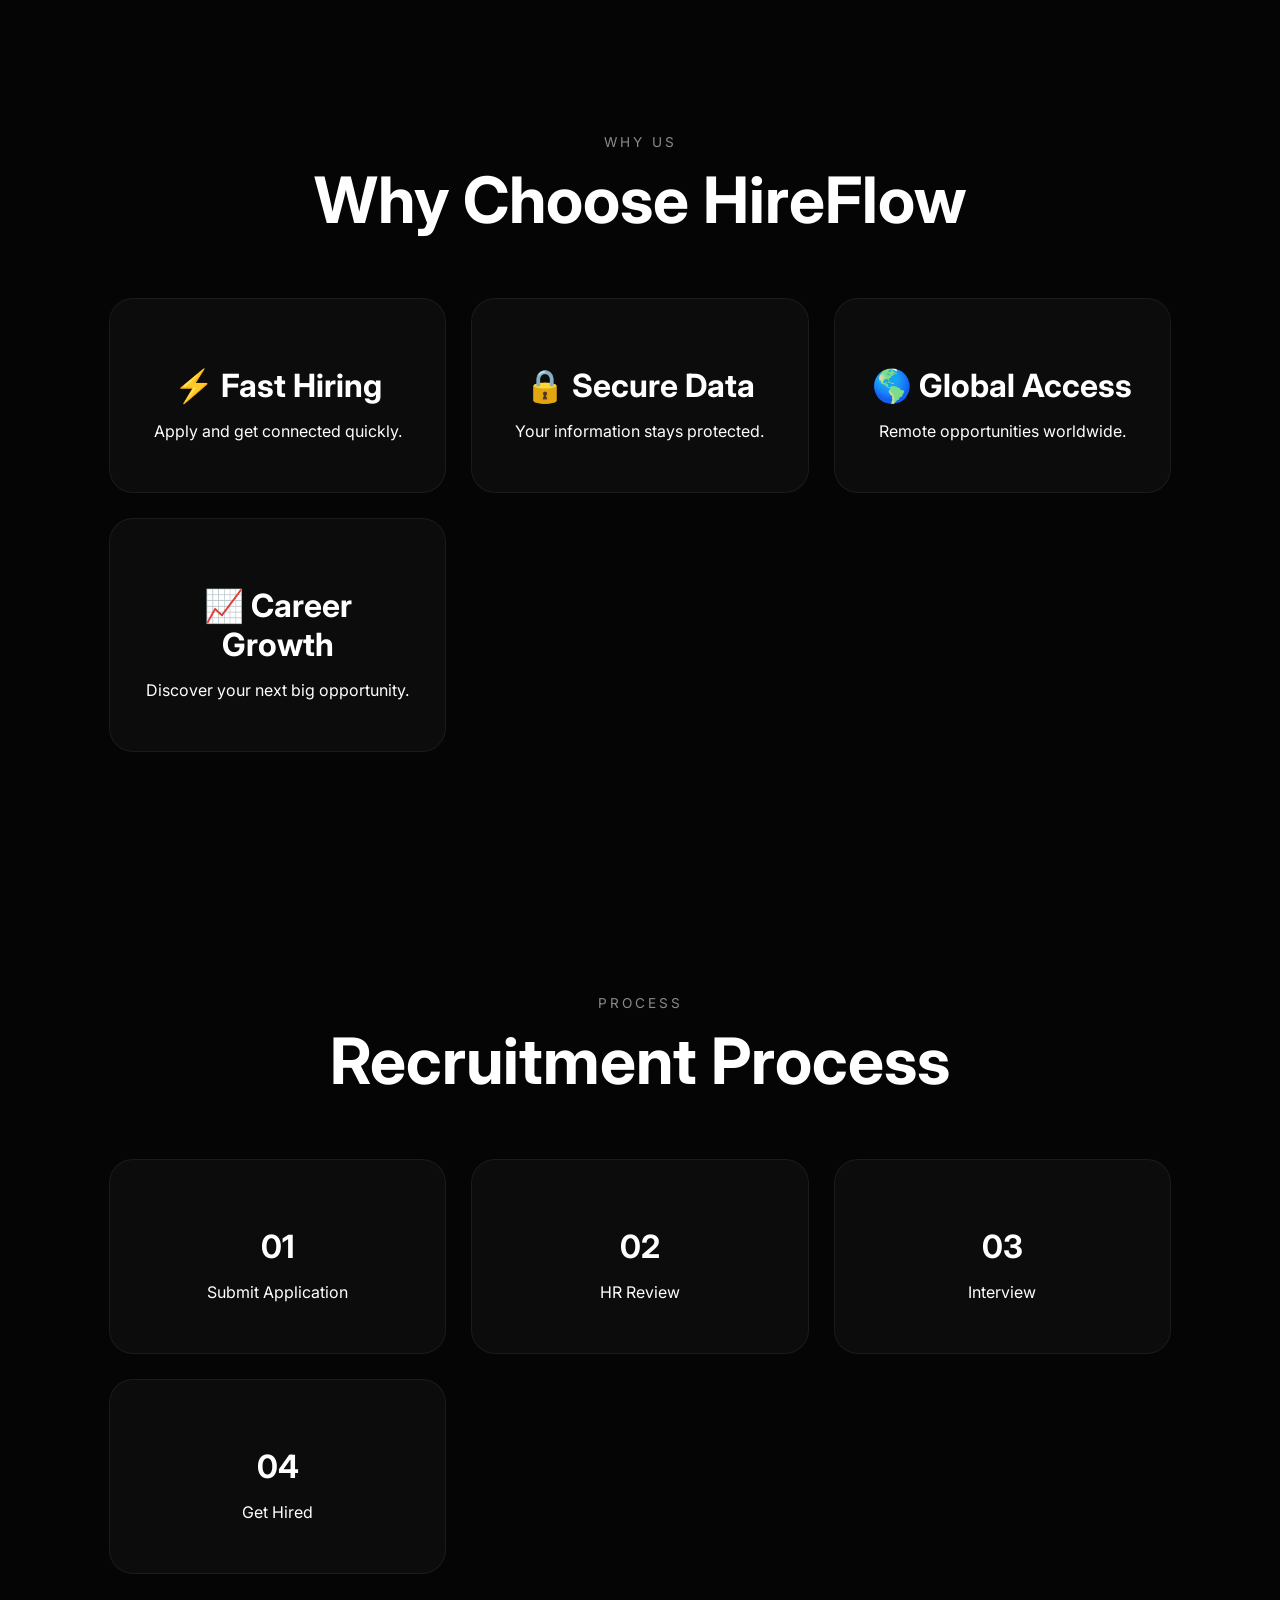
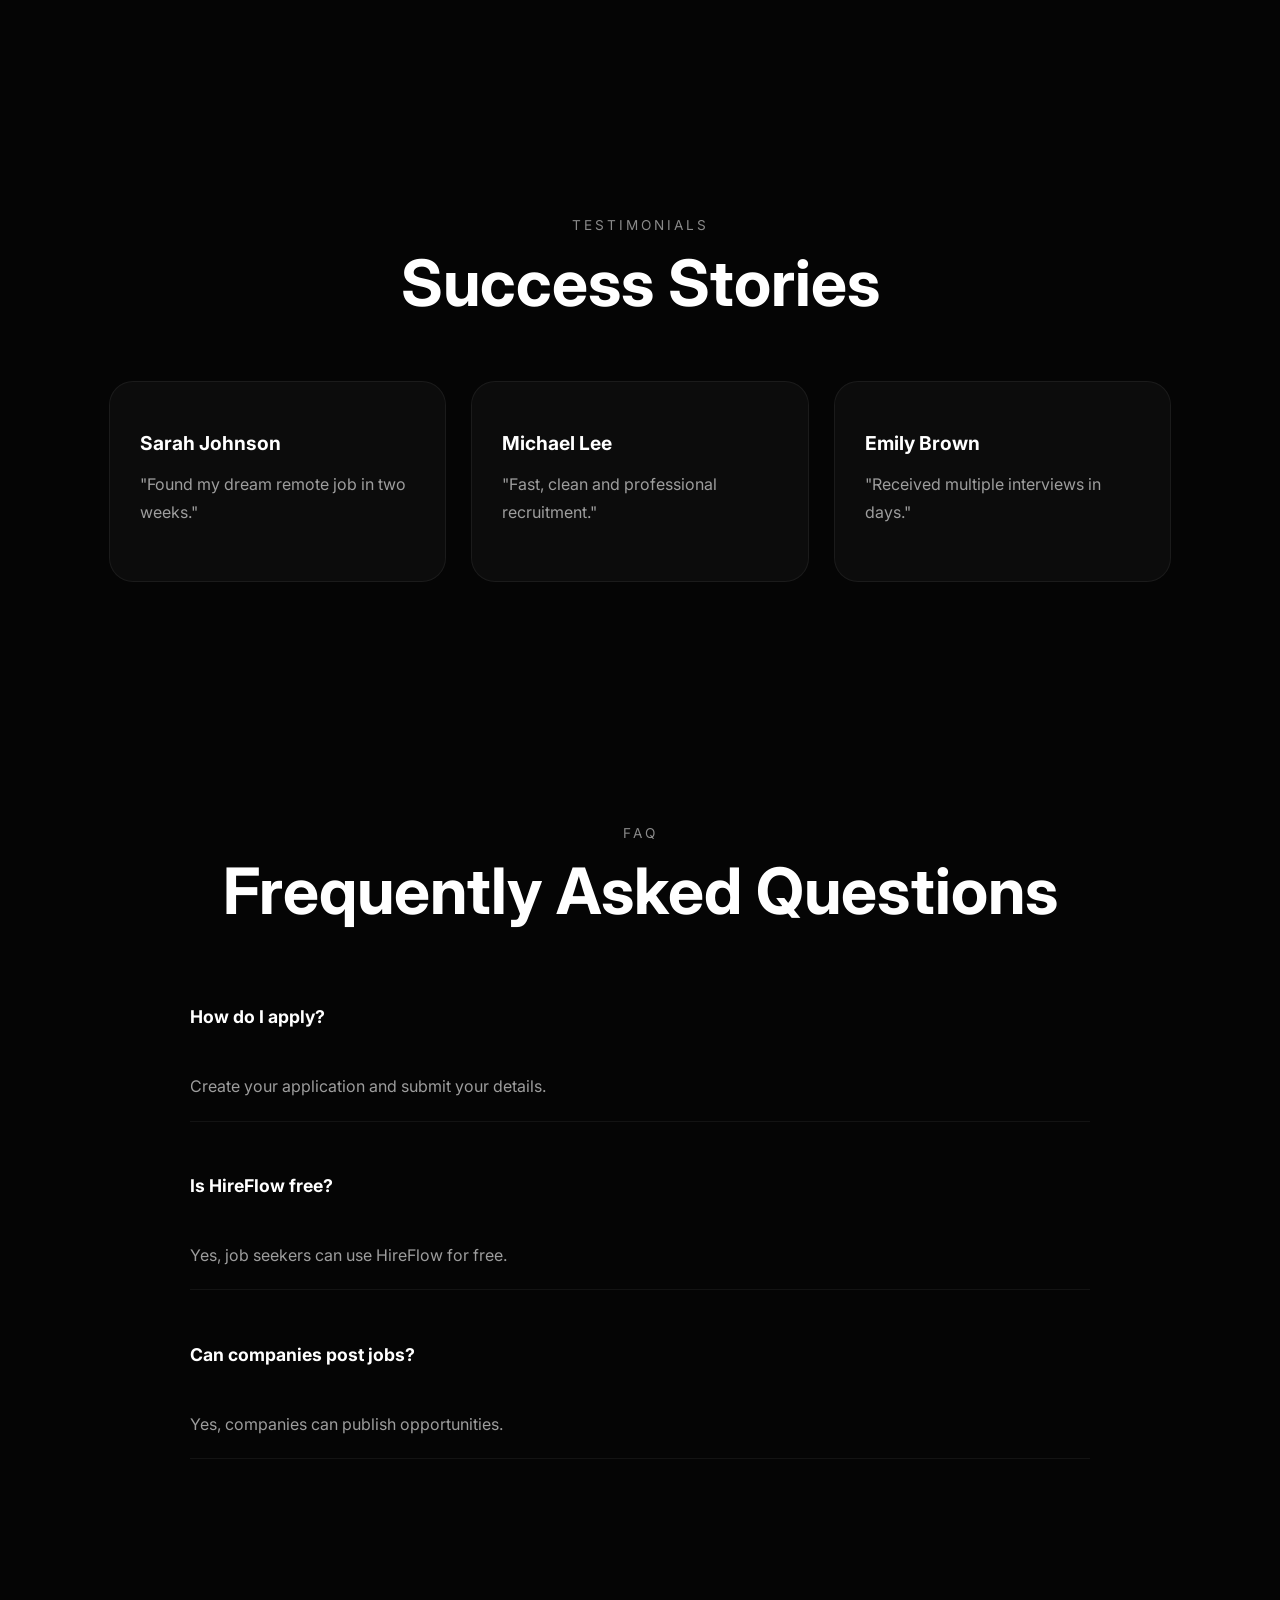
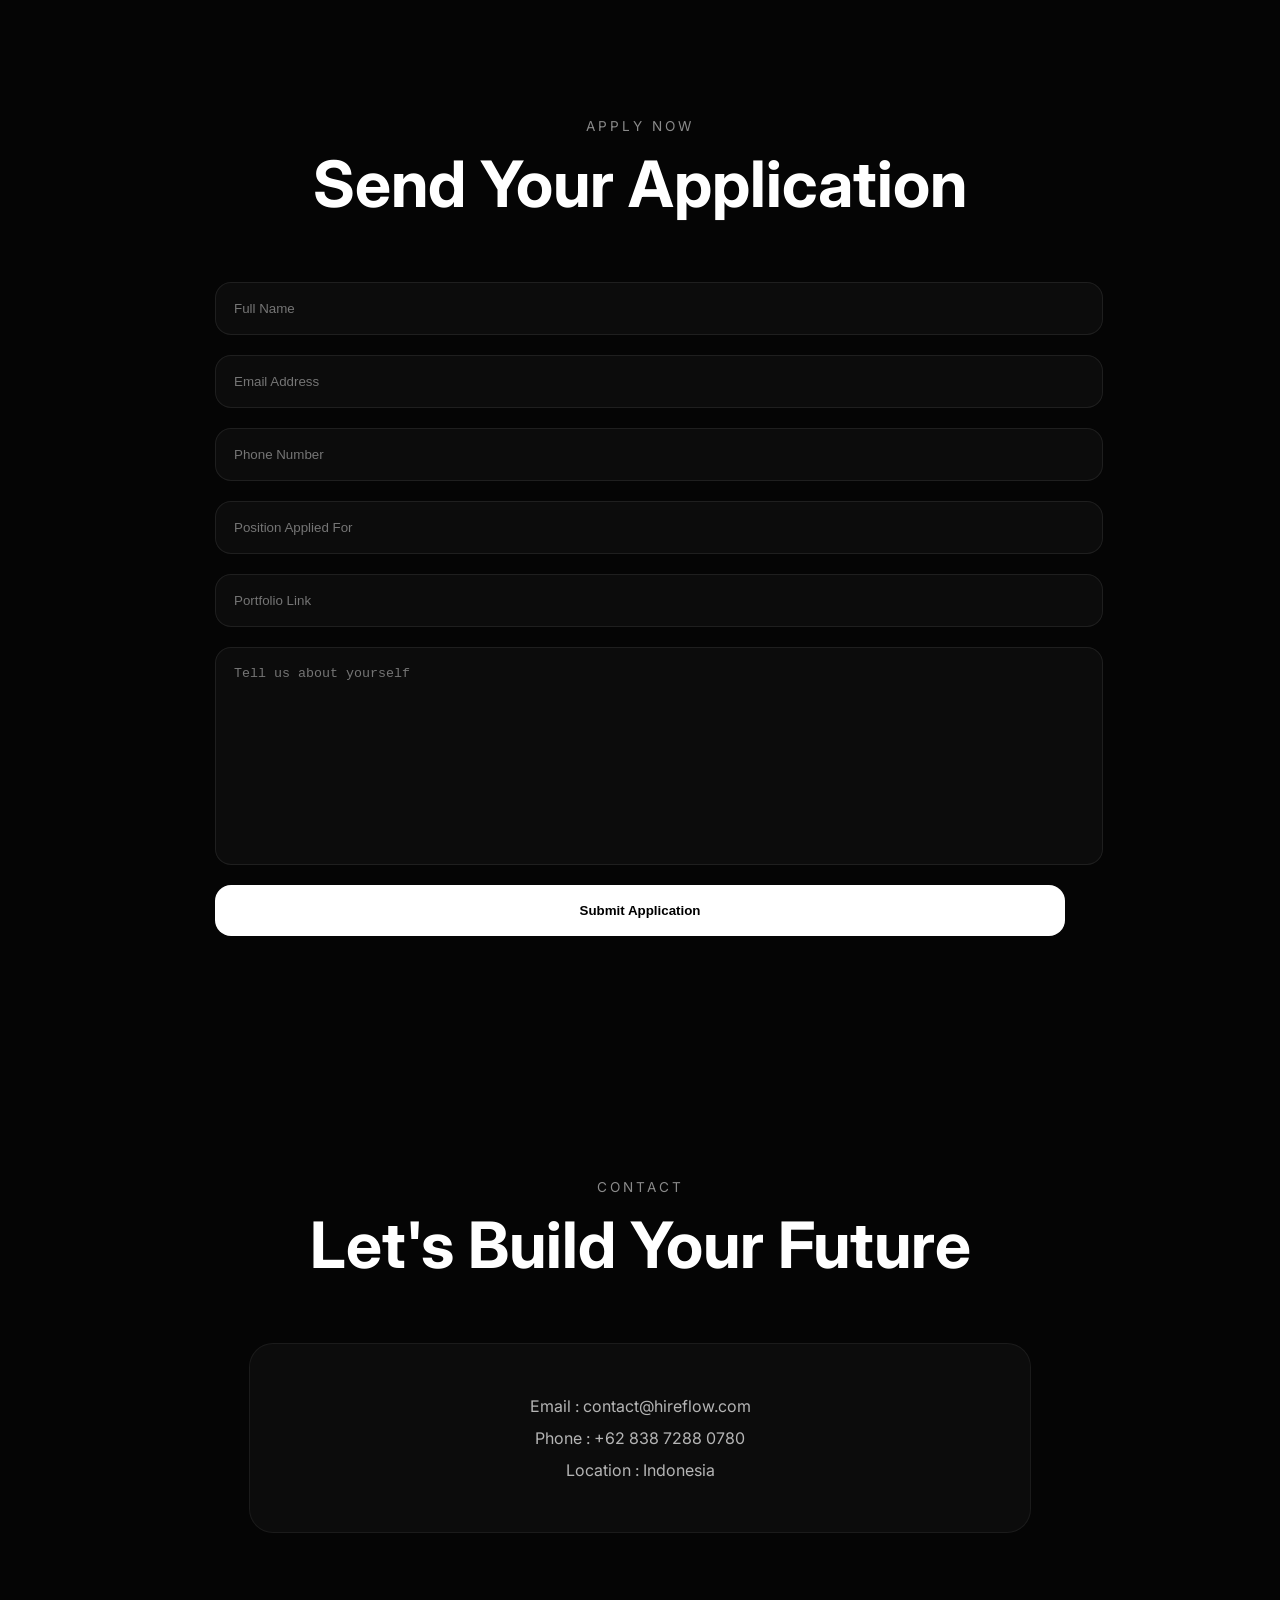
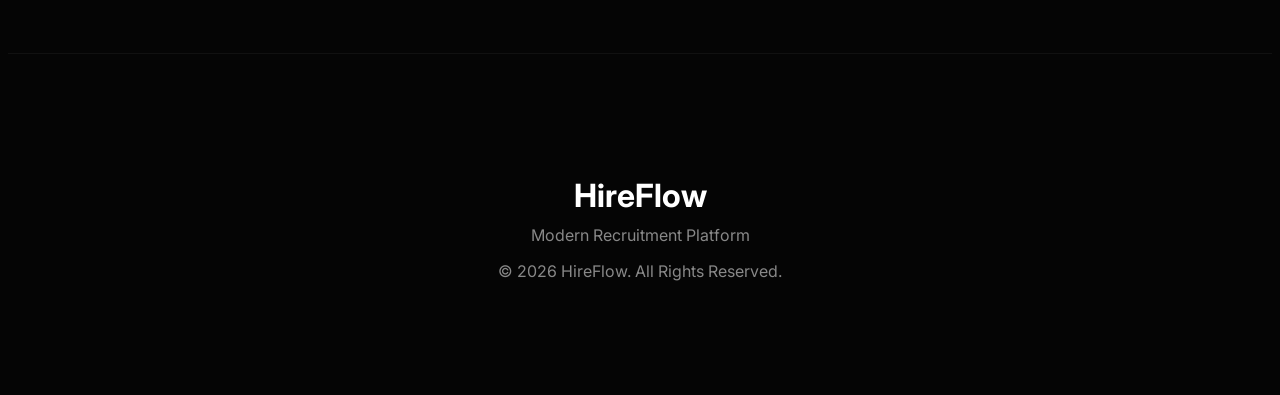
==== commit cc6bcf3d: "Update index.html" ====
--- a/index.html
+++ b/index.html
@@ -28,8 +28,12 @@
 <li><a href="#contact">Contact</a></li>
 </ul>
 <a href="#apply" class="nav-btn">
-Get Started
+Apply Now
 </a>
+<a href="admin/login.html" class="admin-btn">
+Employer Login
+</a>
+</div>
 </nav>
 <section id="home" class="hero">
 <div class="hero-content">
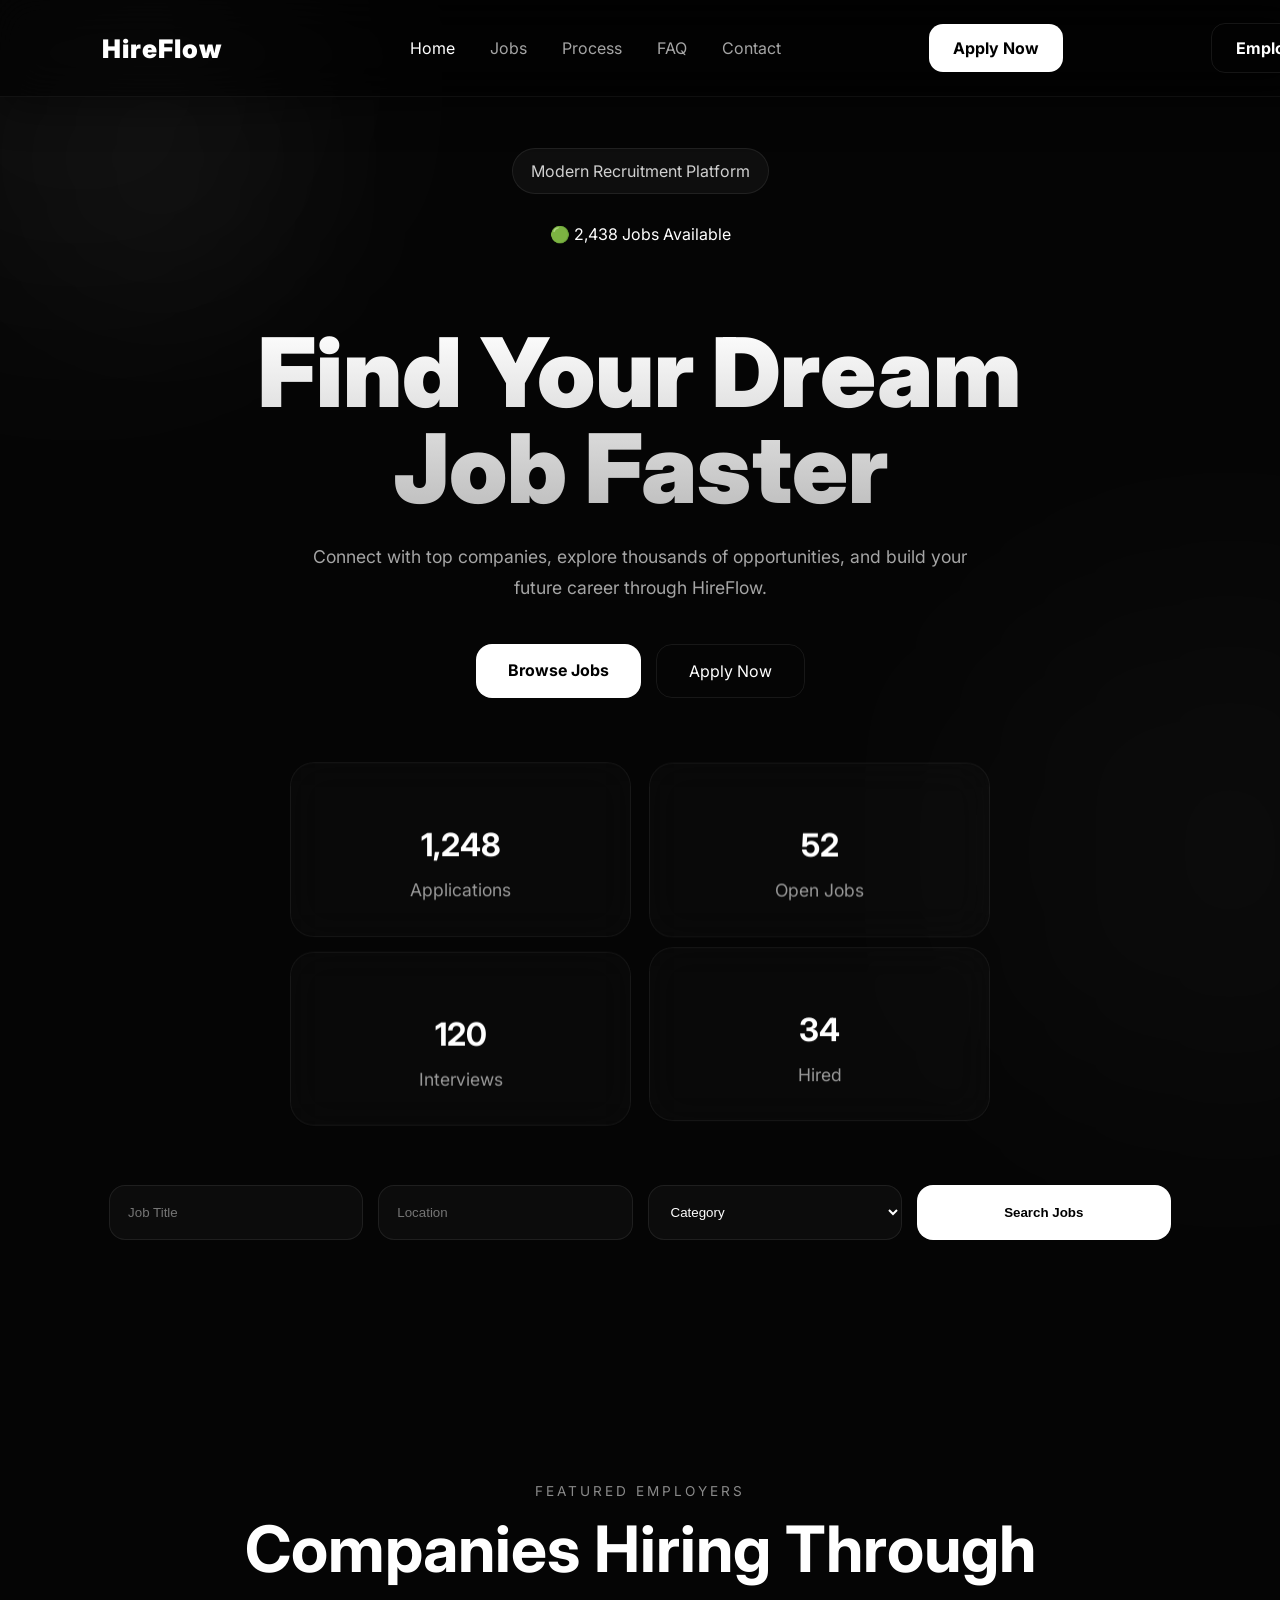
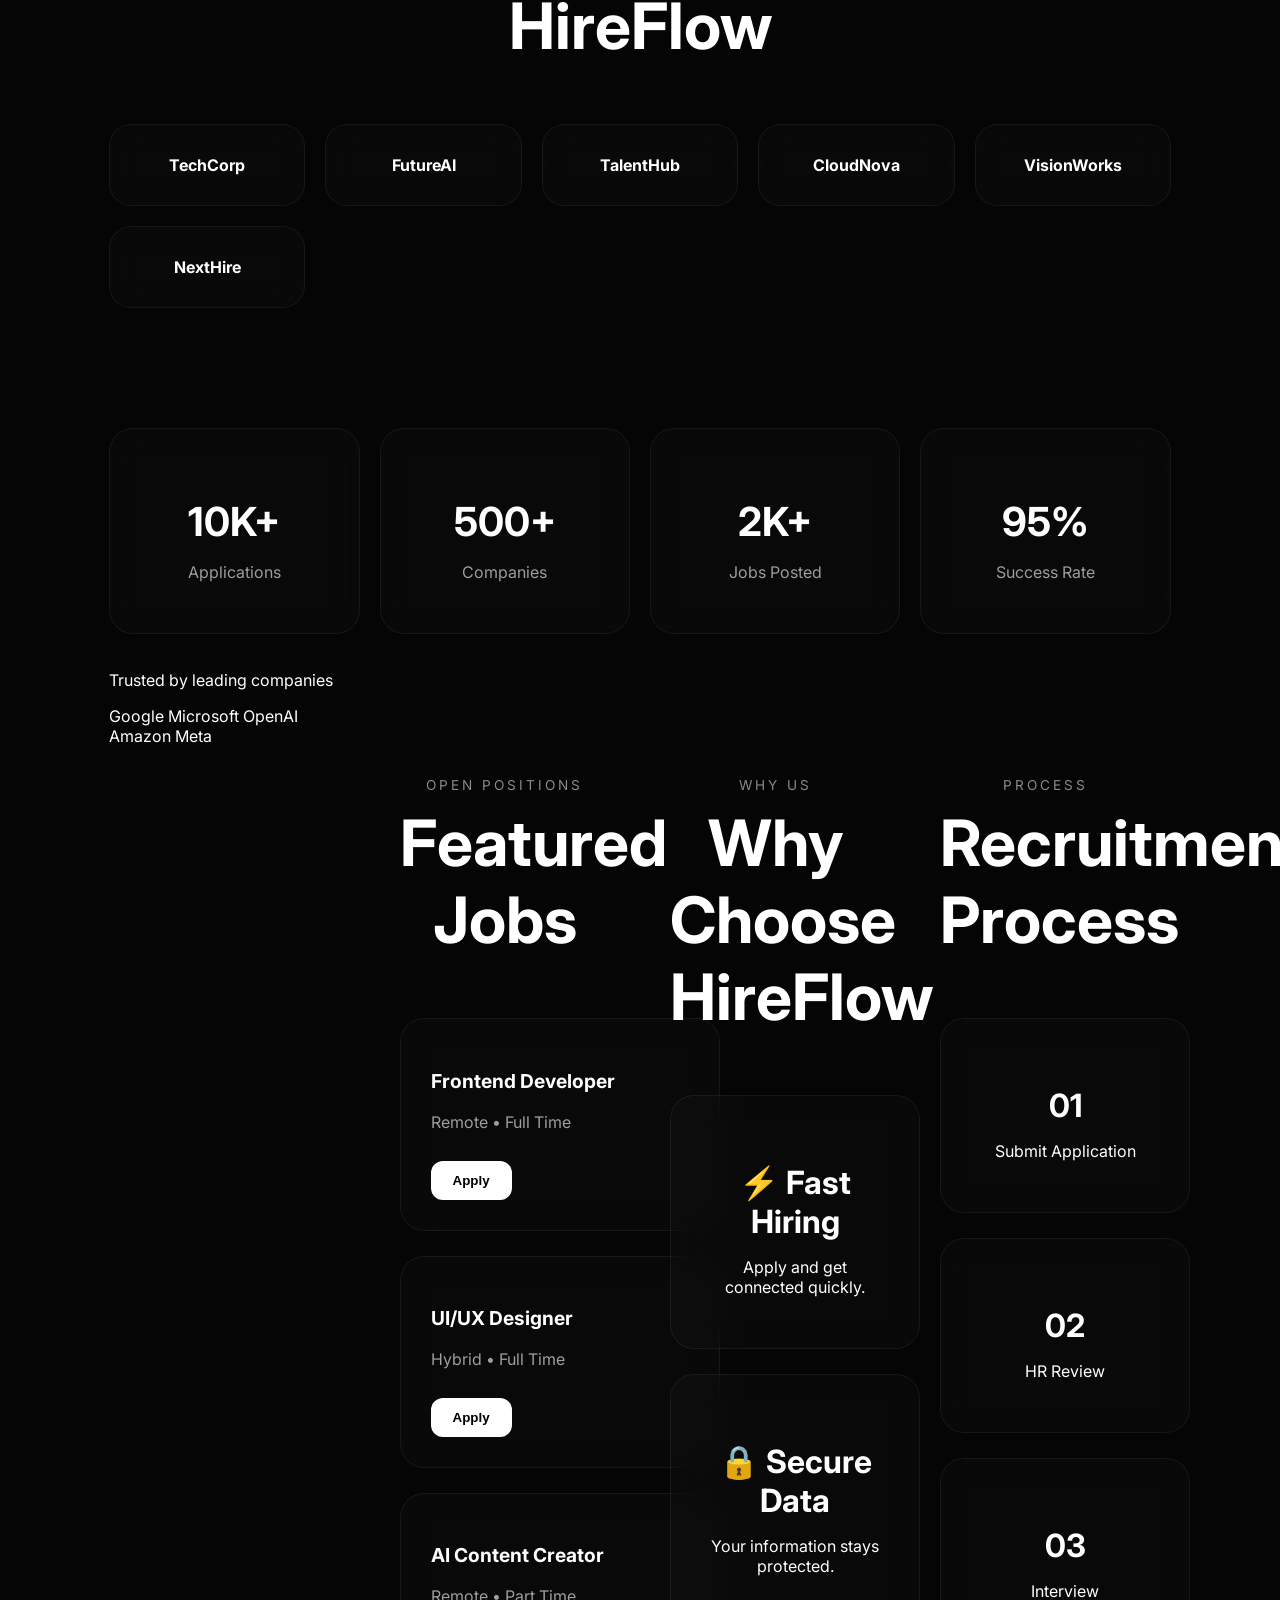
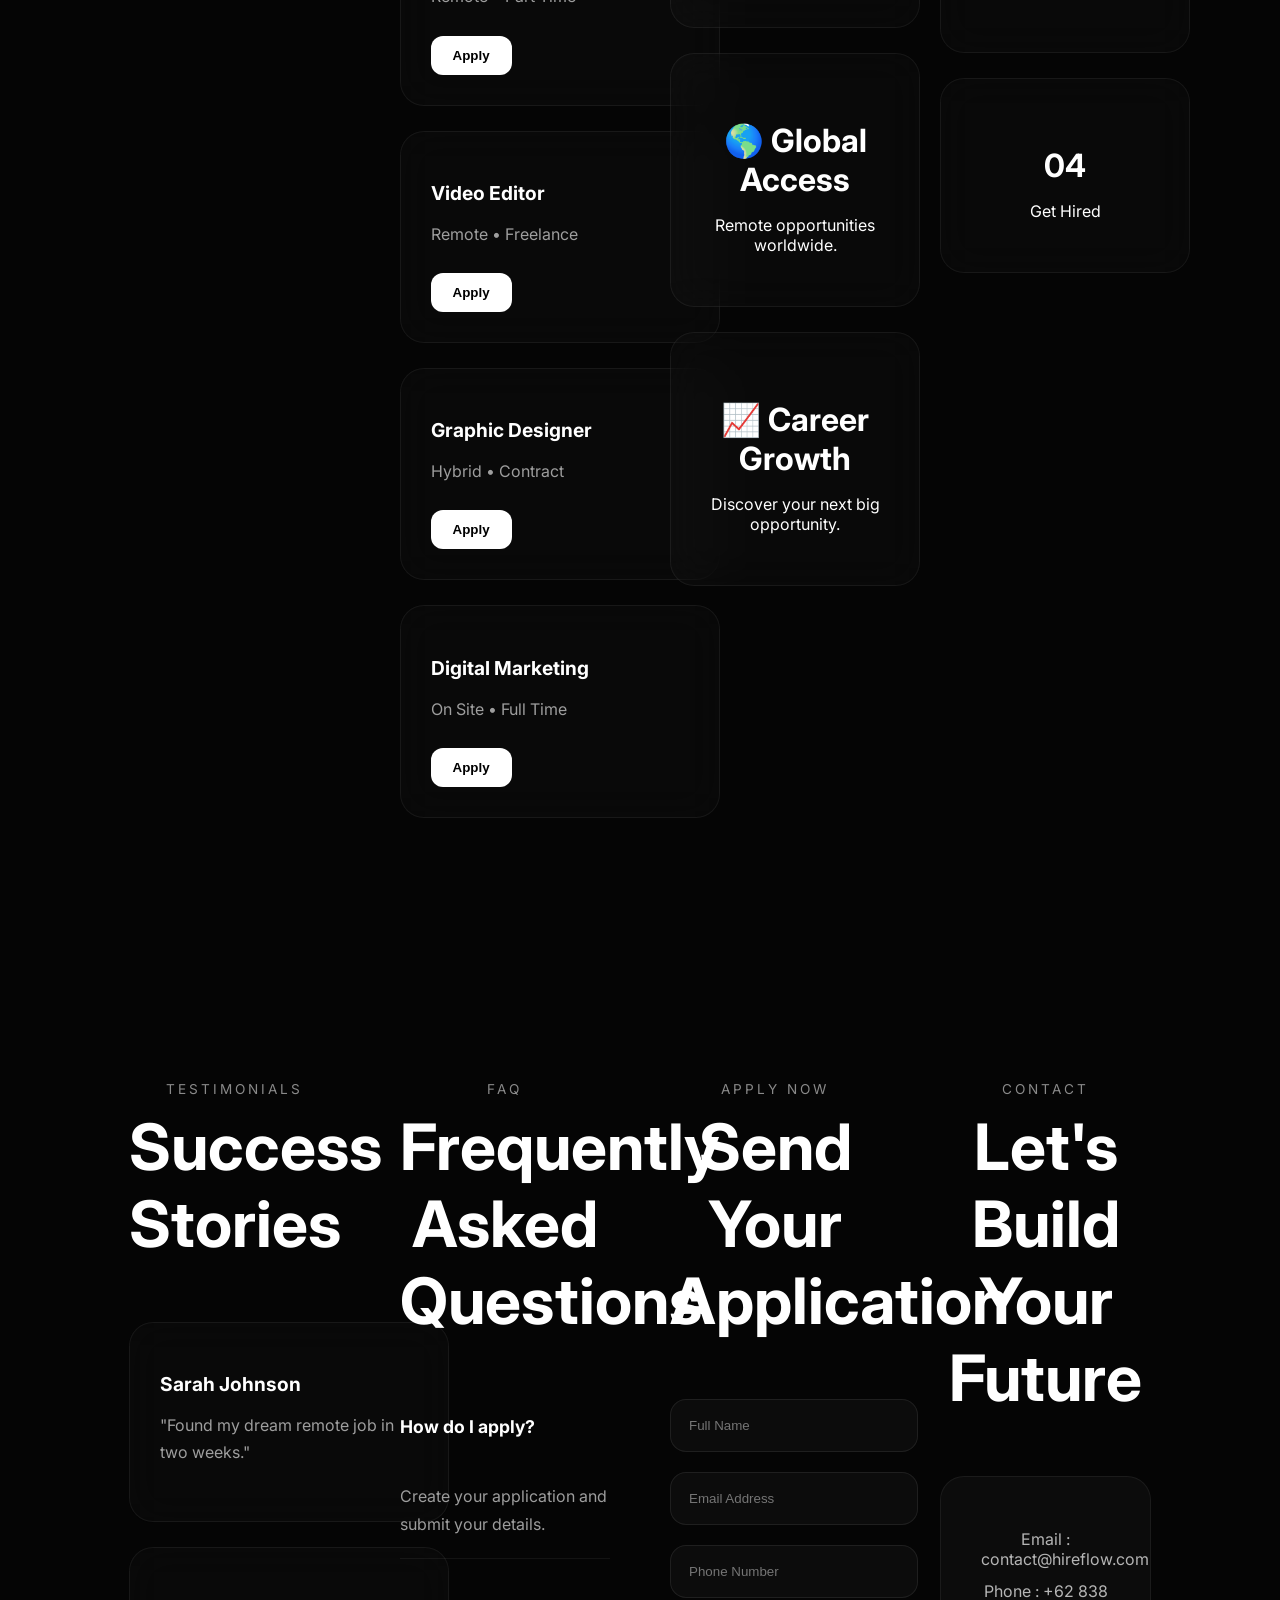
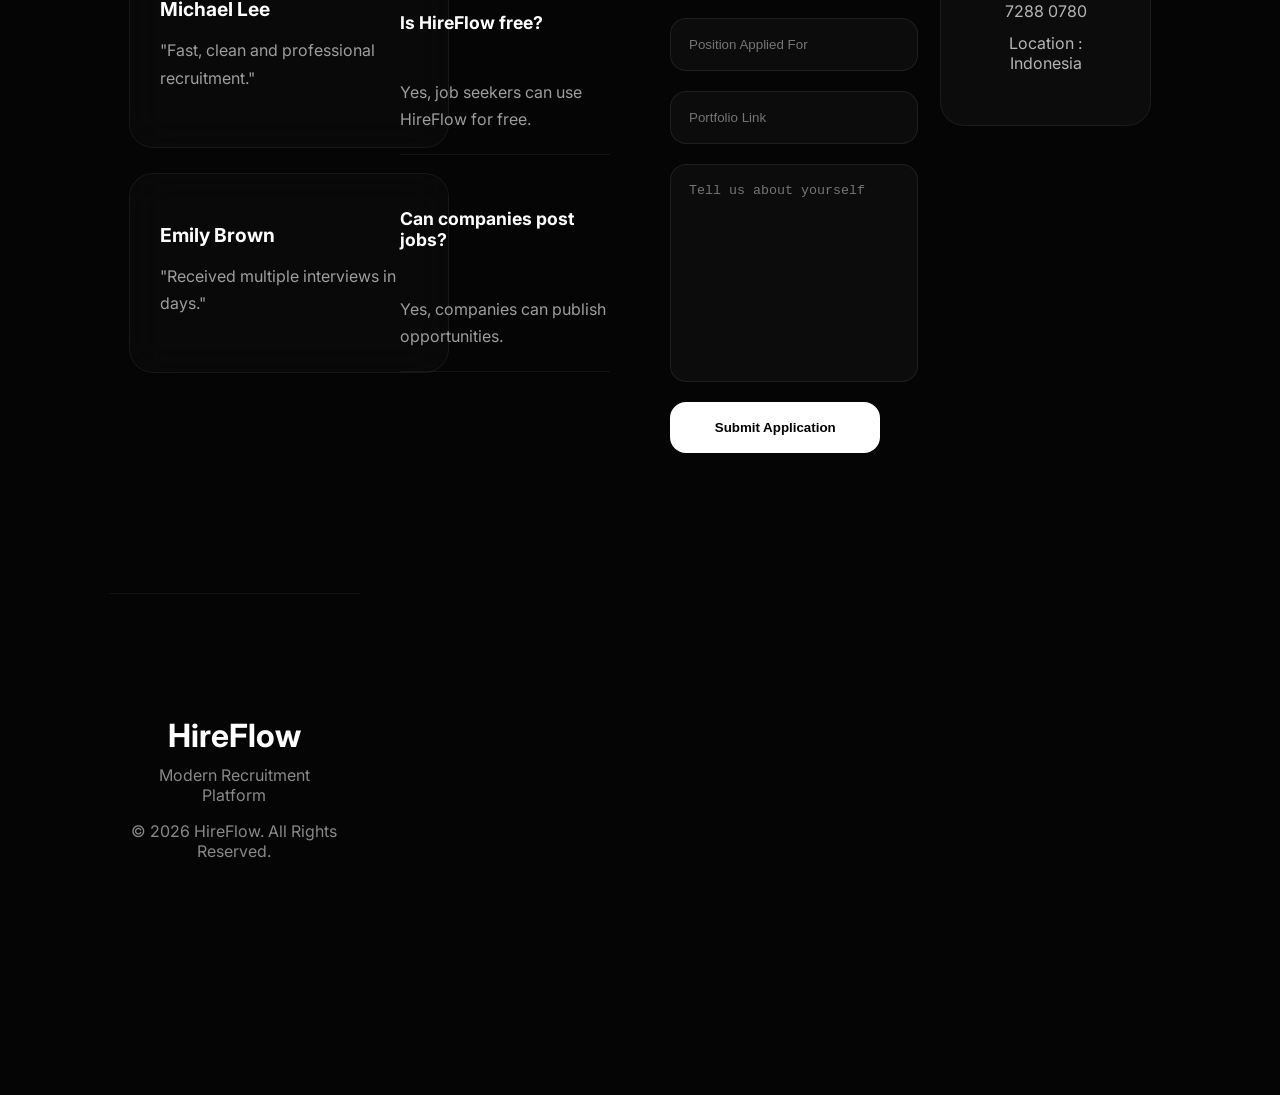
==== commit a69a14b1: "Update index.html" ====
--- a/index.html
+++ b/index.html
@@ -133,6 +133,15 @@
 <h2>95%</h2>
 <p>Success Rate</p>
 </div>
+<section class="trusted">
+<p>Trusted by leading companies</p>
+<div class="trusted-logos">
+<span>Google</span>
+<span>Microsoft</span>
+<span>OpenAI</span>
+<span>Amazon</span>
+<span>Meta</span>
+</div>
 </section>
 <section id="jobs" class="section">
 <div class="section-header">
--- a/style.css
+++ b/style.css
@@ -60,11 +60,13 @@
 background:rgba(0,0,0,.55);
 backdrop-filter:blur(20px);
 border-bottom:1px solid rgba(255,255,255,.05);
+box-shadow:0 10px 40px rgba(0,0,0,.4);
 z-index:999;
 }
 .logo{
 font-size:1.6rem;
 font-weight:900;
+letter-spacing:1px;
 }
 .nav-links{
 display:flex;
@@ -78,6 +80,22 @@
 }
 .nav-links a:hover{
 color:#fff;
+}
+.nav-links a{
+position:relative;
+}
+.nav-links a::after{
+content:"";
+position:absolute;
+left:0;
+bottom:-6px;
+width:0;
+height:2px;
+background:#fff;
+transition:.3s;
+}
+.nav-links a:hover::after{
+width:100%;
 }
 .nav-btn{
 padding:14px 24px;
@@ -102,10 +120,17 @@
 font-weight:700;
 transition:.3s;
 }
-
 .admin-btn:hover{
 background:#fff;
 color:#000;
+}
+.nav-btn,
+.admin-btn{
+transition:.3s;
+}
+.nav-btn:hover,
+.admin-btn:hover{
+transform:translateY(-2px);
 }
 /* HERO */
 .hero{
@@ -133,6 +158,13 @@
 font-weight:900;
 line-height:1;
 margin-bottom:25px;
+background:linear-gradient(
+180deg,
+#ffffff,
+#bdbdbd
+);
+-webkit-background-clip:text;
+-webkit-text-fill-color:transparent;
 }
 .hero p{
 max-width:700px;
@@ -174,7 +206,8 @@
 .dashboard-card{
 padding:30px;
 border-radius:24px;
-background:rgba(255,255,255,.03);
+background:rgba(255,255,255,.02);
+backdrop-filter:blur(20px);
 border:1px solid rgba(255,255,255,.06);
 backdrop-filter:blur(20px);
 transition:.3s;
@@ -243,7 +276,8 @@
 .company-card{
 padding:30px;
 text-align:center;
-background:rgba(255,255,255,.03);
+background:rgba(255,255,255,.02);
+backdrop-filter:blur(20px);
 border:1px solid rgba(255,255,255,.06);
 border-radius:22px;
 font-weight:700;
@@ -264,7 +298,8 @@
 .stat-card{
 padding:35px;
 border-radius:24px;
-background:rgba(255,255,255,.03);
+background:rgba(255,255,255,.02);
+backdrop-filter:blur(20px);
 border:1px solid rgba(255,255,255,.06);
 text-align:center;
 transition:.35s;
@@ -288,7 +323,8 @@
 }
 .job-card{
 padding:30px;
-background:rgba(255,255,255,.03);
+background:rgba(255,255,255,.02);
+backdrop-filter:blur(20px);
 border:1px solid rgba(255,255,255,.06);
 border-radius:24px;
 transition:.35s;
@@ -318,6 +354,14 @@
 transform:translateY(-8px);
 border-color:rgba(255,255,255,.15);
 }
+.job-card:hover,
+.stat-card:hover,
+.company-card:hover,
+.process-card:hover,
+.dashboard-card:hover{
+box-shadow:
+0 20px 40px rgba(255,255,255,.05);
+}
 .job-card h3{
 margin-bottom:12px;
 font-size:1.2rem;
@@ -346,7 +390,8 @@
 .process-card{
 padding:35px;
 text-align:center;
-background:rgba(255,255,255,.03);
+background:rgba(255,255,255,.02);
+backdrop-filter:blur(20px);
 border:1px solid rgba(255,255,255,.06);
 border-radius:24px;
 transition:.35s;
@@ -445,34 +490,6 @@
 opacity:1;
 transform:translateY(0);
 }
-/* MOBILE */
-@media(max-width:900px){
-.nav-links{
-display:none;
-}
-.nav-btn{
-display:none;
-}
-.nav-actions{
-display:flex;
-gap:8px;
-}
-.hero h1{
-font-size:3rem;
-}
-.dashboard-preview{
-grid-template-columns:1fr;
-}
-.search-box{
-grid-template-columns:1fr;
-}
-.jobs-grid{
-grid-template-columns:1fr;
-}
-.process-grid{
-grid-template-columns:1fr;
-}
-
 .cursor-glow{
 position:fixed;
 width:300px;
@@ -483,5 +500,36 @@
 pointer-events:none;
 z-index:-1;
 }
+/* MOBILE */
+@media(max-width:900px){
+.nav-links{
+display:none;
+}
 
-}
+.nav-actions{
+display:flex;
+gap:8px;
+}
+
+.nav-btn,
+.admin-btn{
+padding:10px 16px;
+font-size:.9rem;
+}
+.hero h1{
+font-size:3rem;
+}
+.dashboard-preview{
+grid-template-columns:1fr;
+}
+.search-box{
+grid-template-columns:1fr;
+}
+.jobs-grid{
+grid-template-columns:1fr;
+}
+.process-grid{
+grid-template-columns:1fr;
+}
+
+}
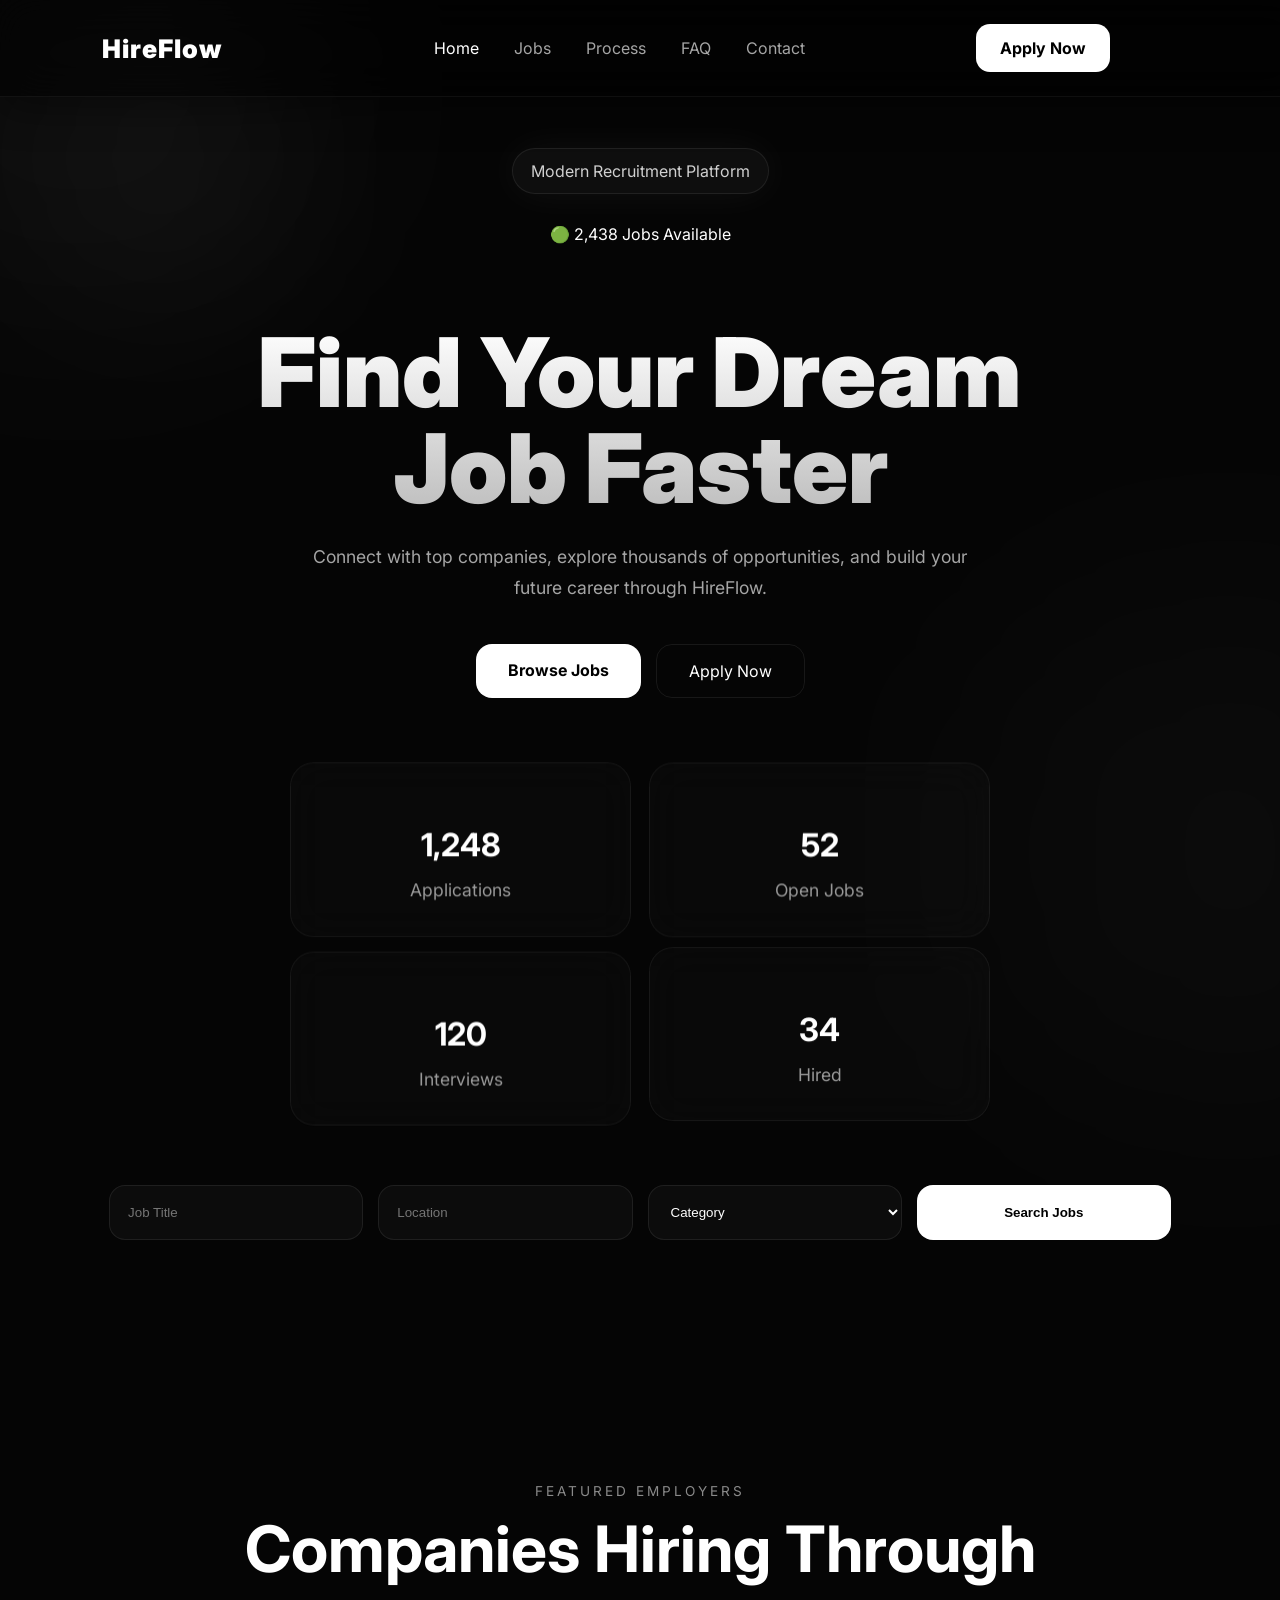
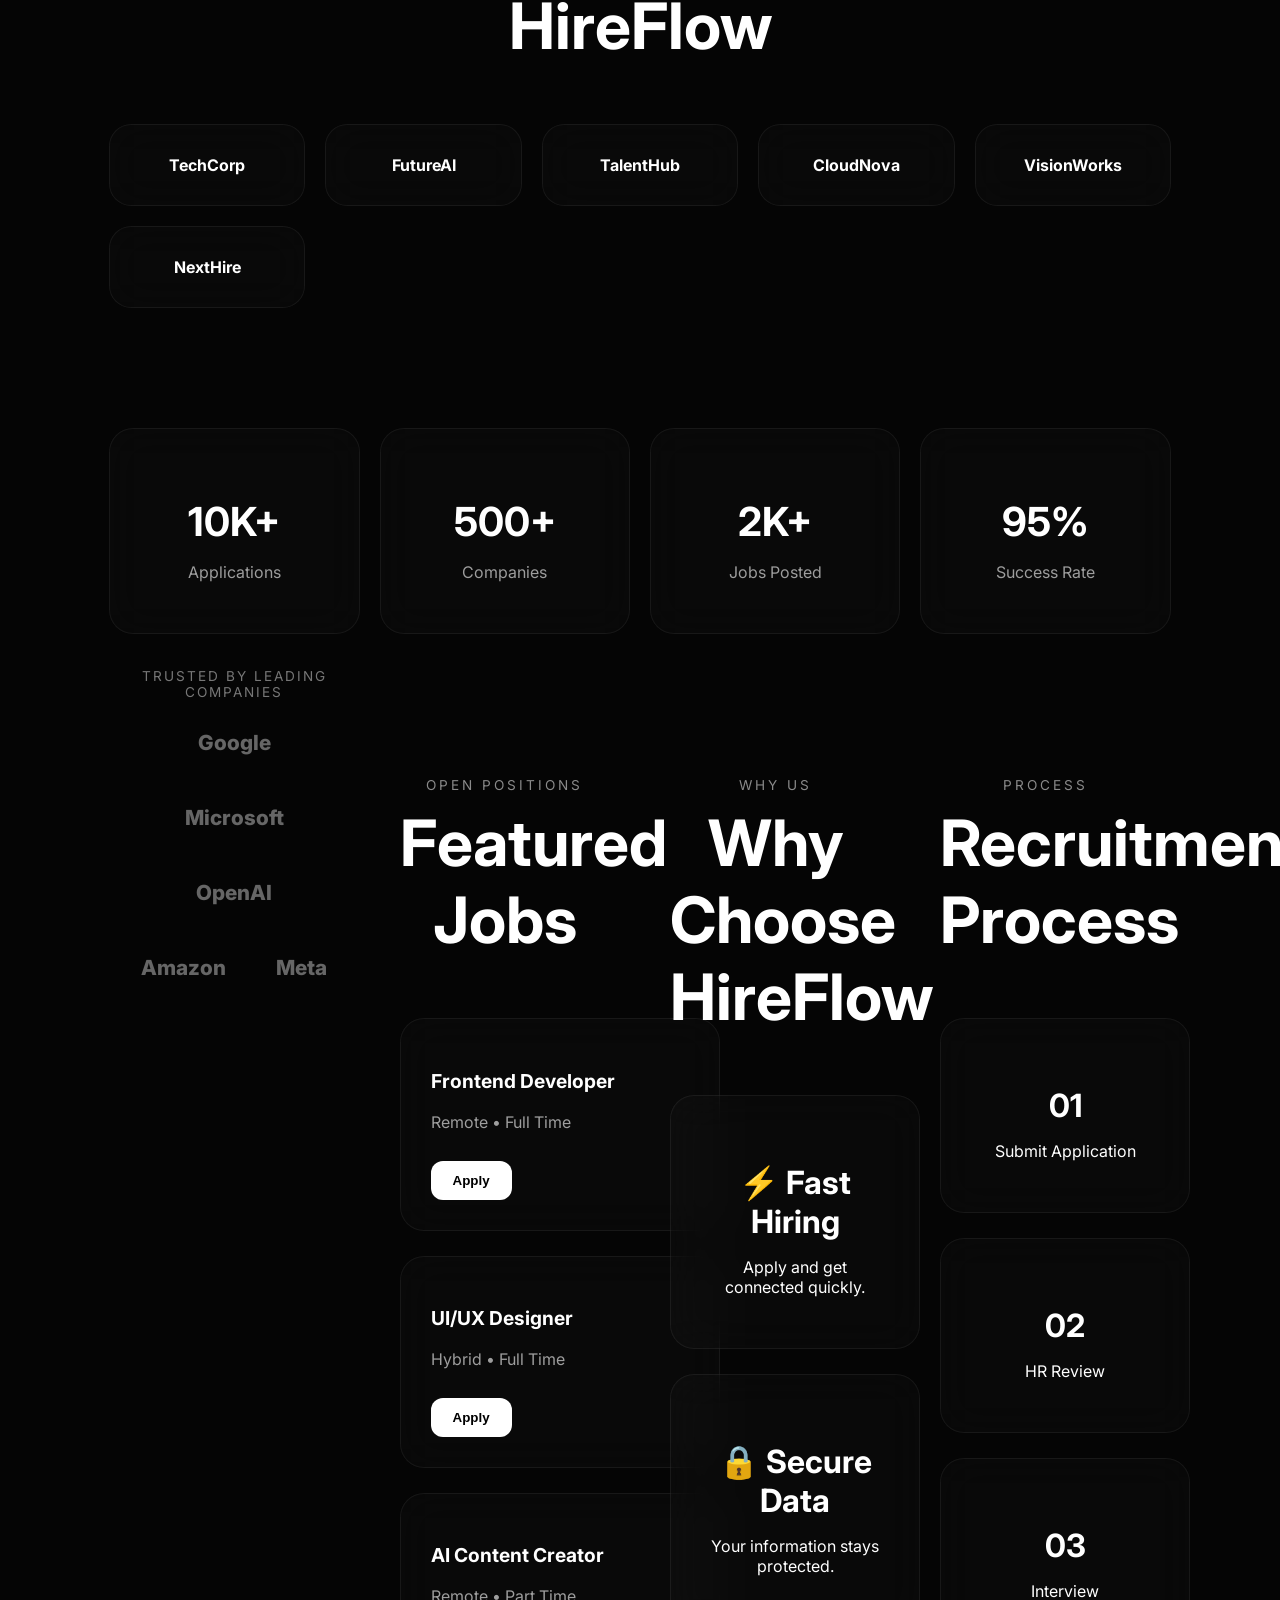
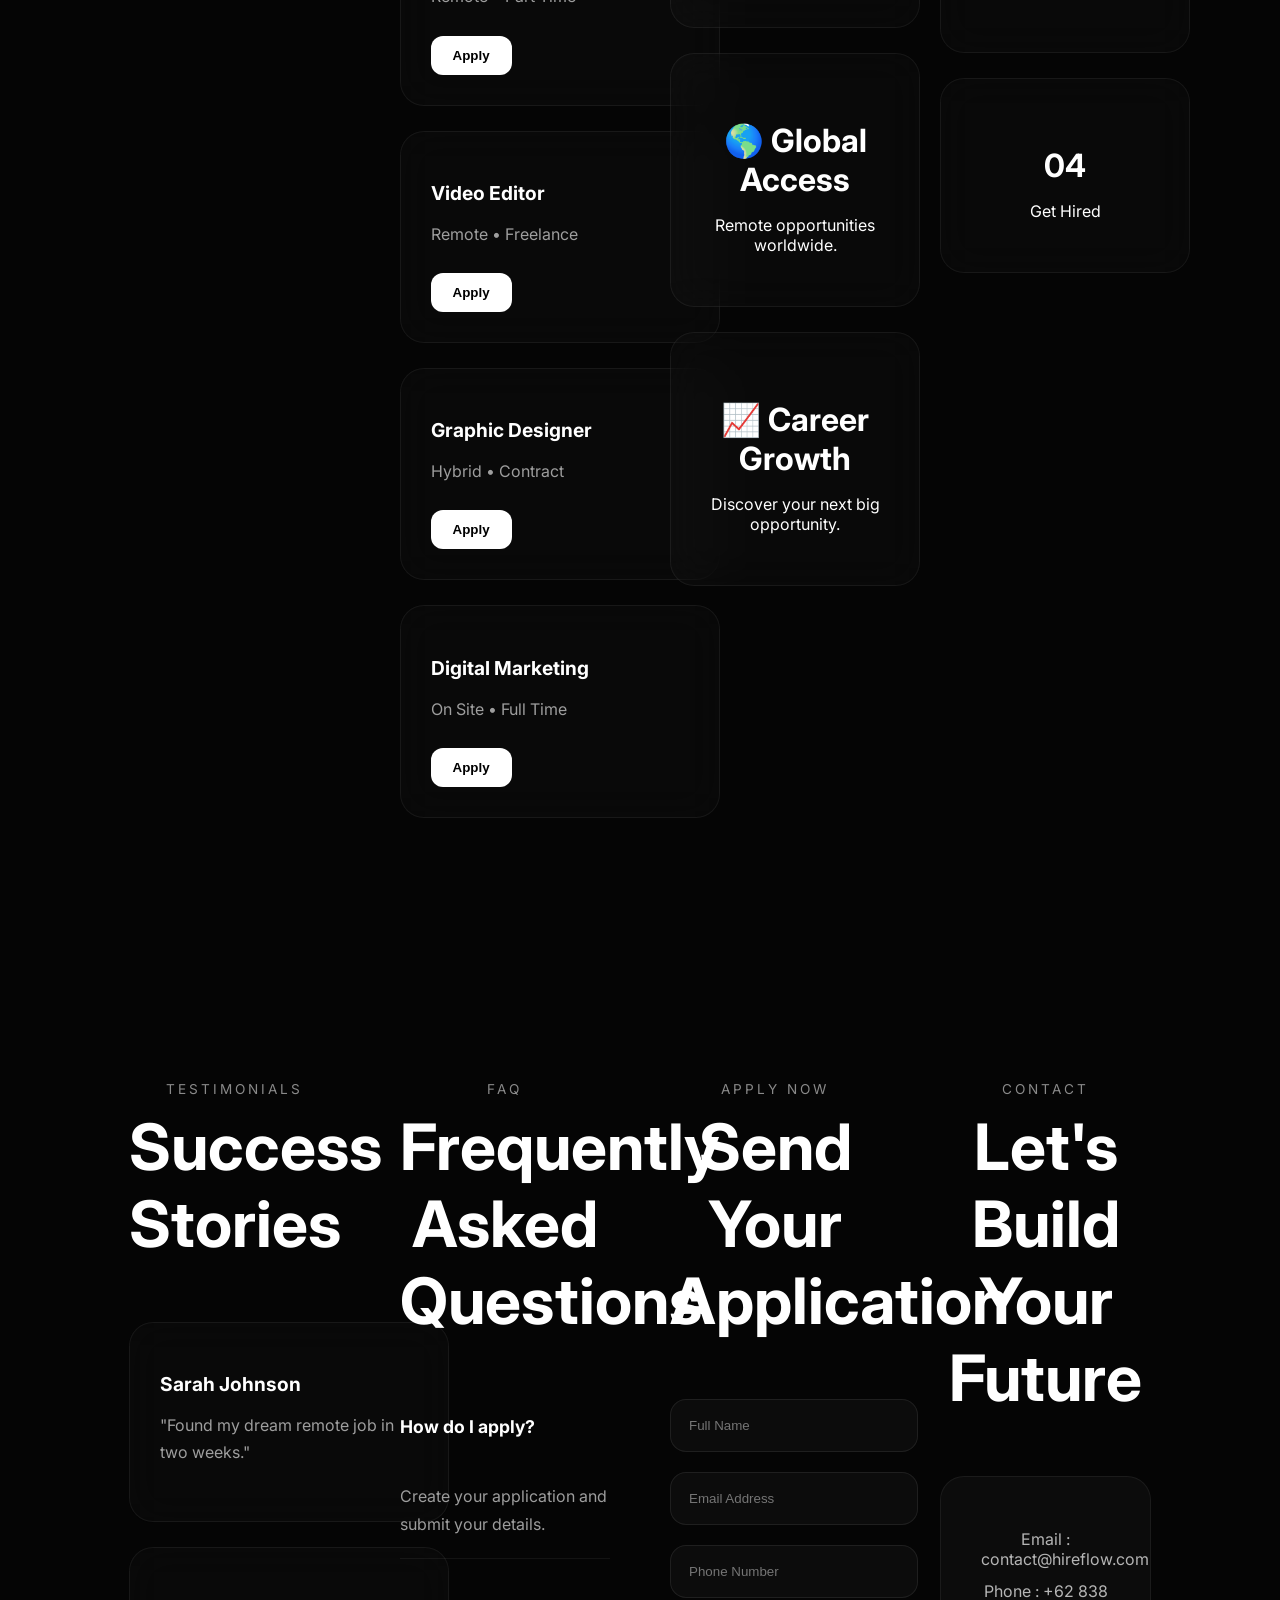
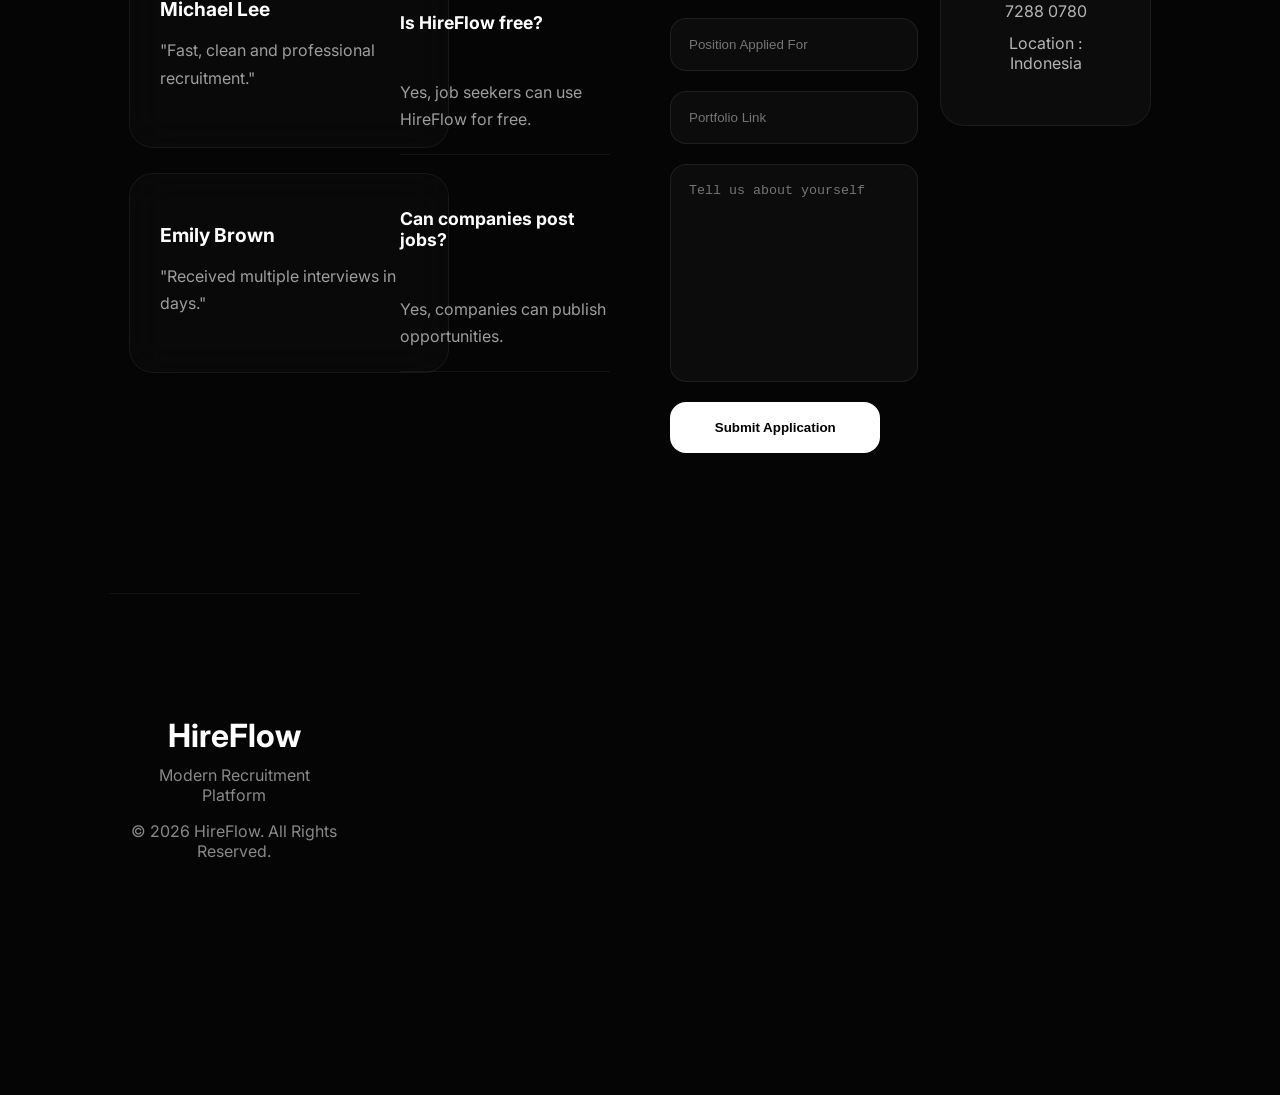
==== commit b117ecf5: "Update index.html" ====
--- a/index.html
+++ b/index.html
@@ -31,7 +31,7 @@
 Apply Now
 </a>
 <a href="admin/login.html" class="admin-btn">
-Employer Login
+Admin
 </a>
 </div>
 </nav>
--- a/style.css
+++ b/style.css
@@ -149,6 +149,7 @@
 padding:12px 18px;
 border-radius:999px;
 background:rgba(255,255,255,.04);
+box-shadow:0 0 40px rgba(255,255,255,.05);
 border:1px solid rgba(255,255,255,.08);
 margin-bottom:30px;
 color:#d0d0d0;
@@ -286,6 +287,26 @@
 .company-card:hover{
 transform:translateY(-8px);
 border-color:rgba(255,255,255,.15);
+}
+.trusted{
+padding:0 8% 100px;
+text-align:center;
+}
+.trusted p{
+color:#777;
+margin-bottom:30px;
+letter-spacing:2px;
+text-transform:uppercase;
+font-size:.85rem;
+}
+.trusted-logos{
+display:flex;
+justify-content:center;
+flex-wrap:wrap;
+gap:50px;
+font-size:1.3rem;
+font-weight:800;
+color:#666;
 }
 /* STATS */
 .stats{
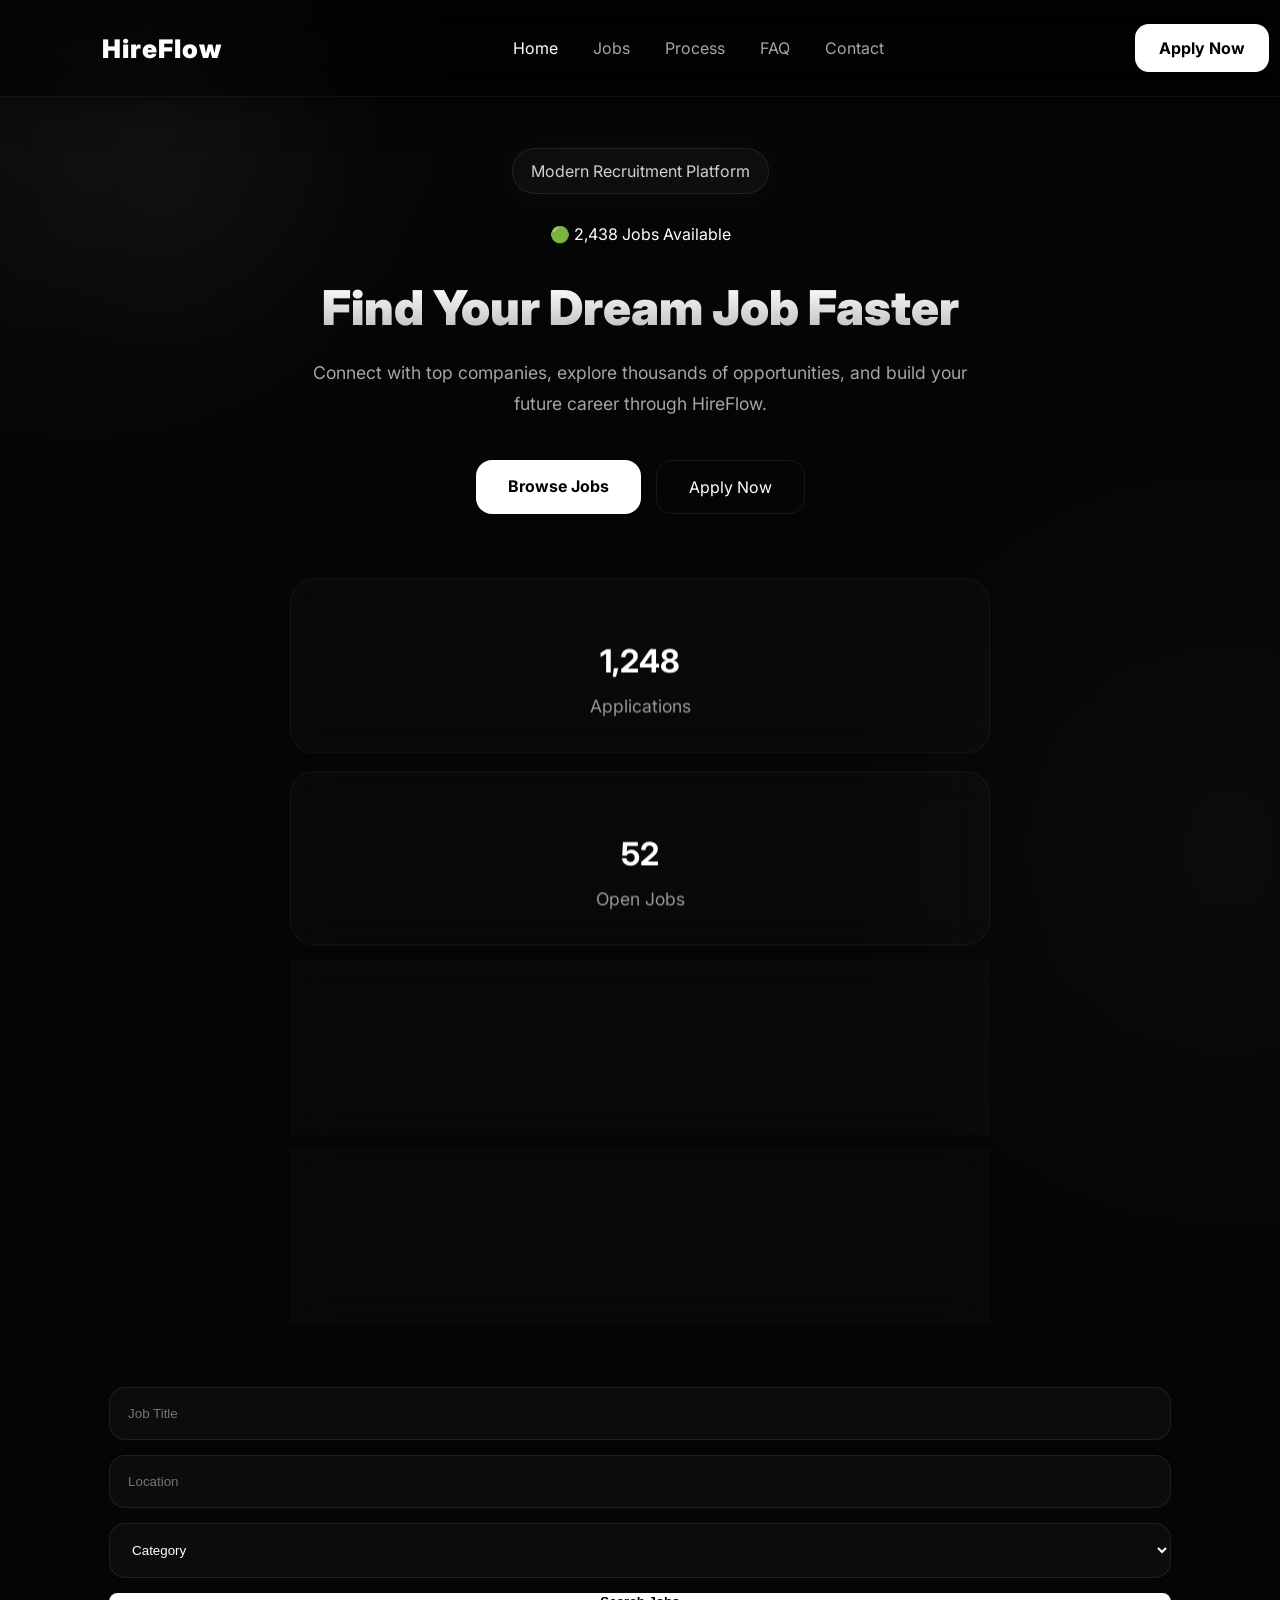
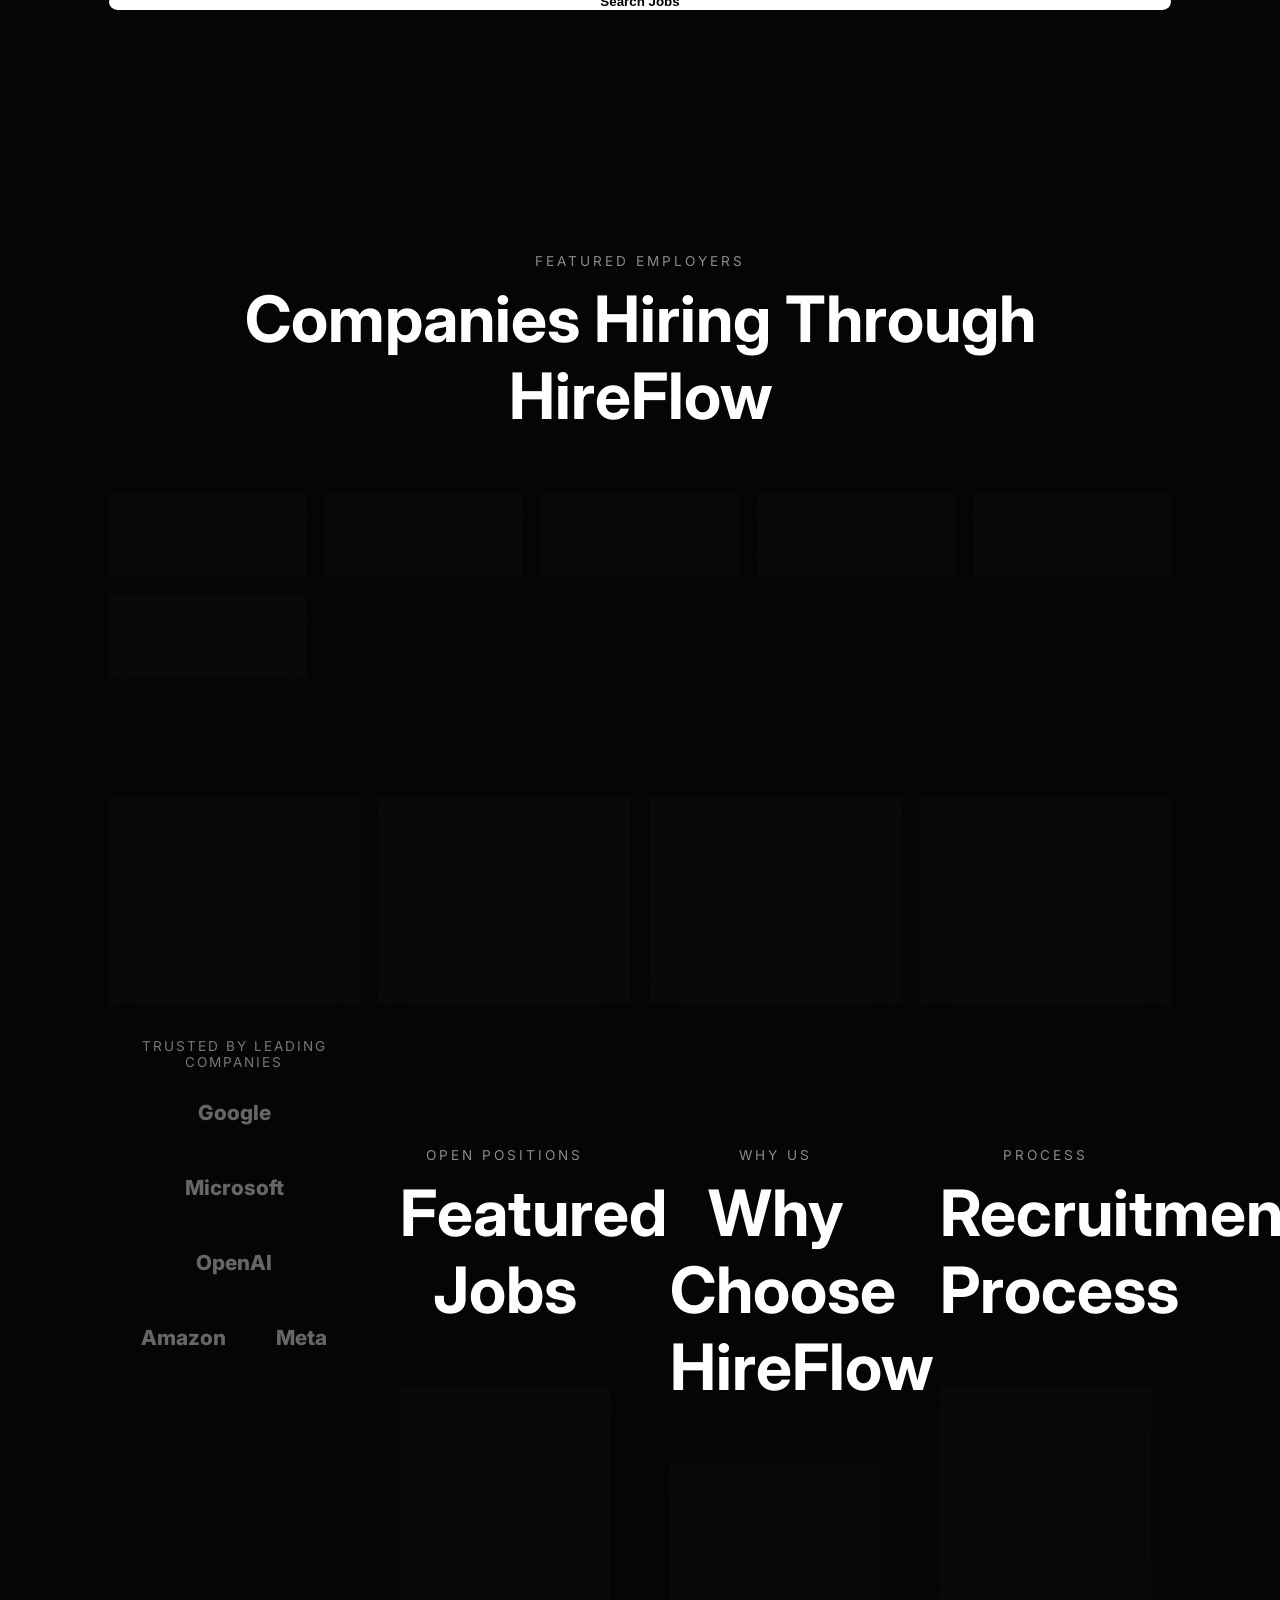
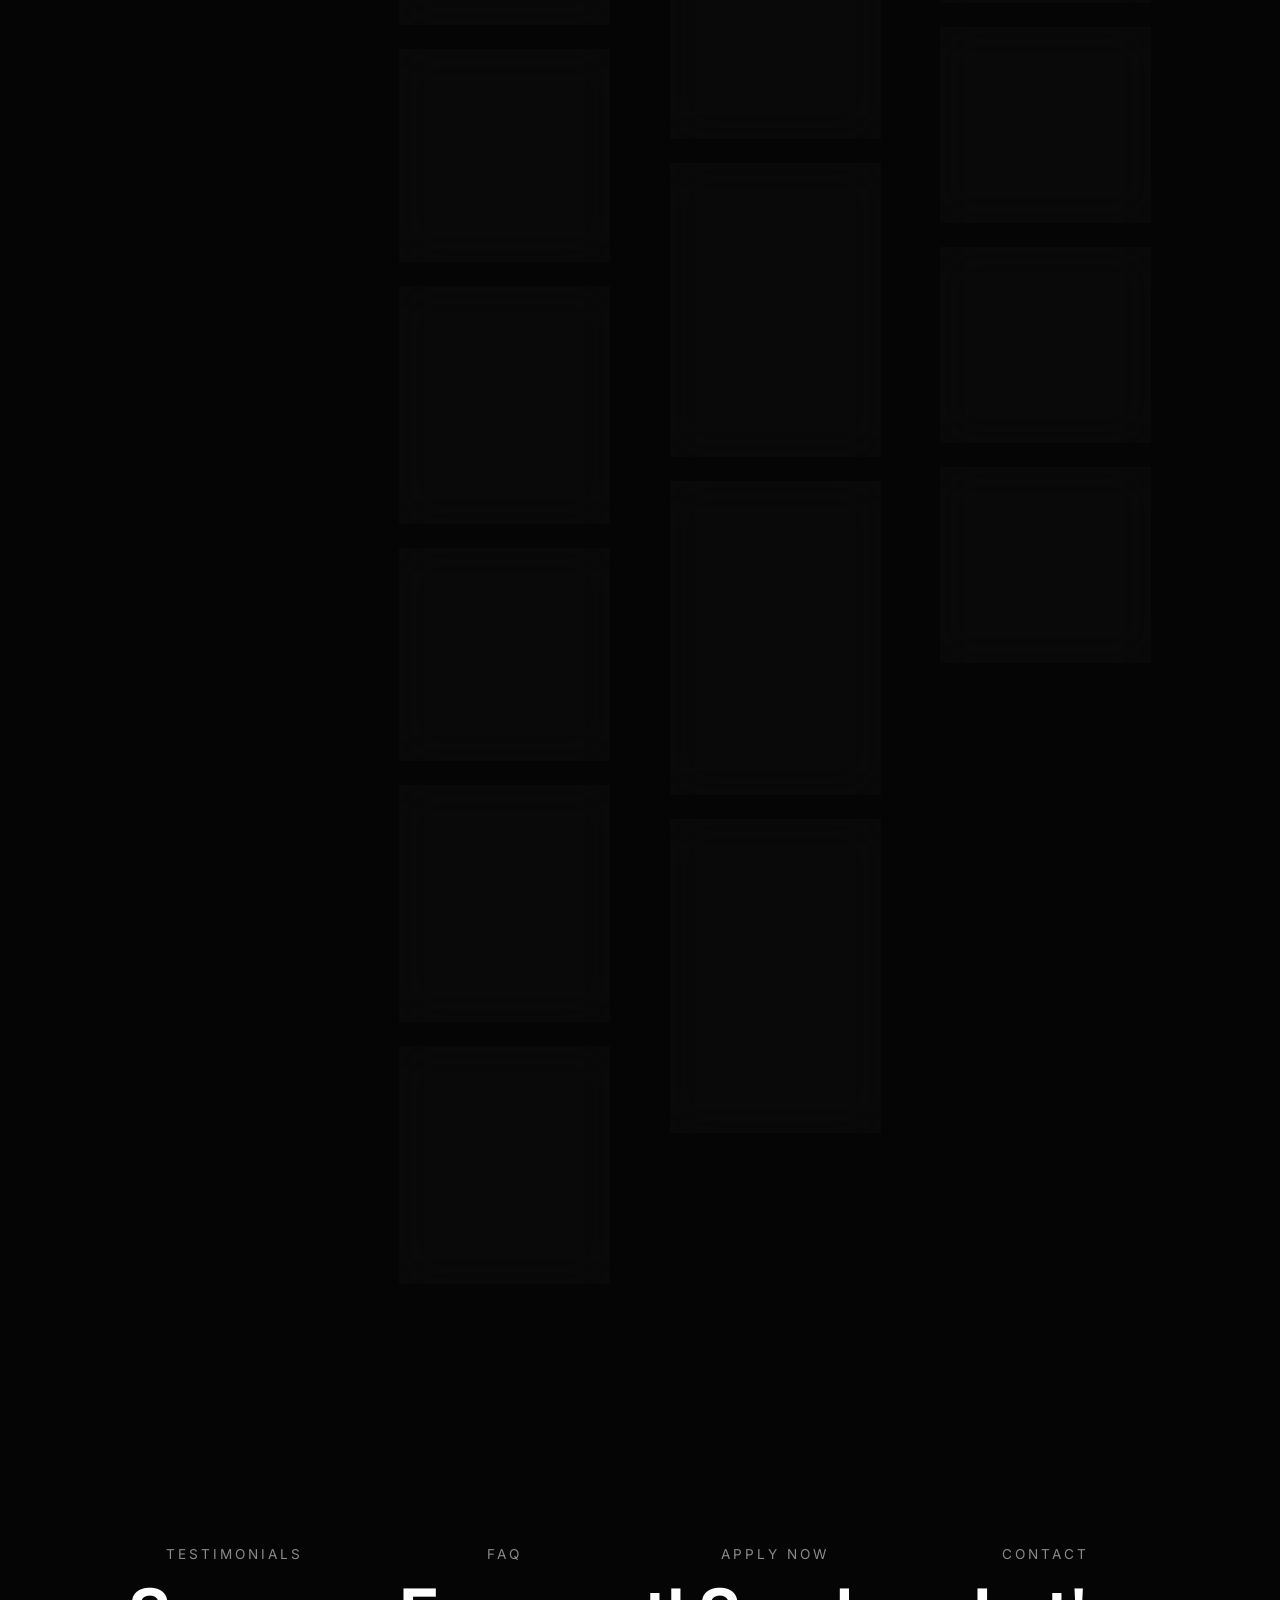
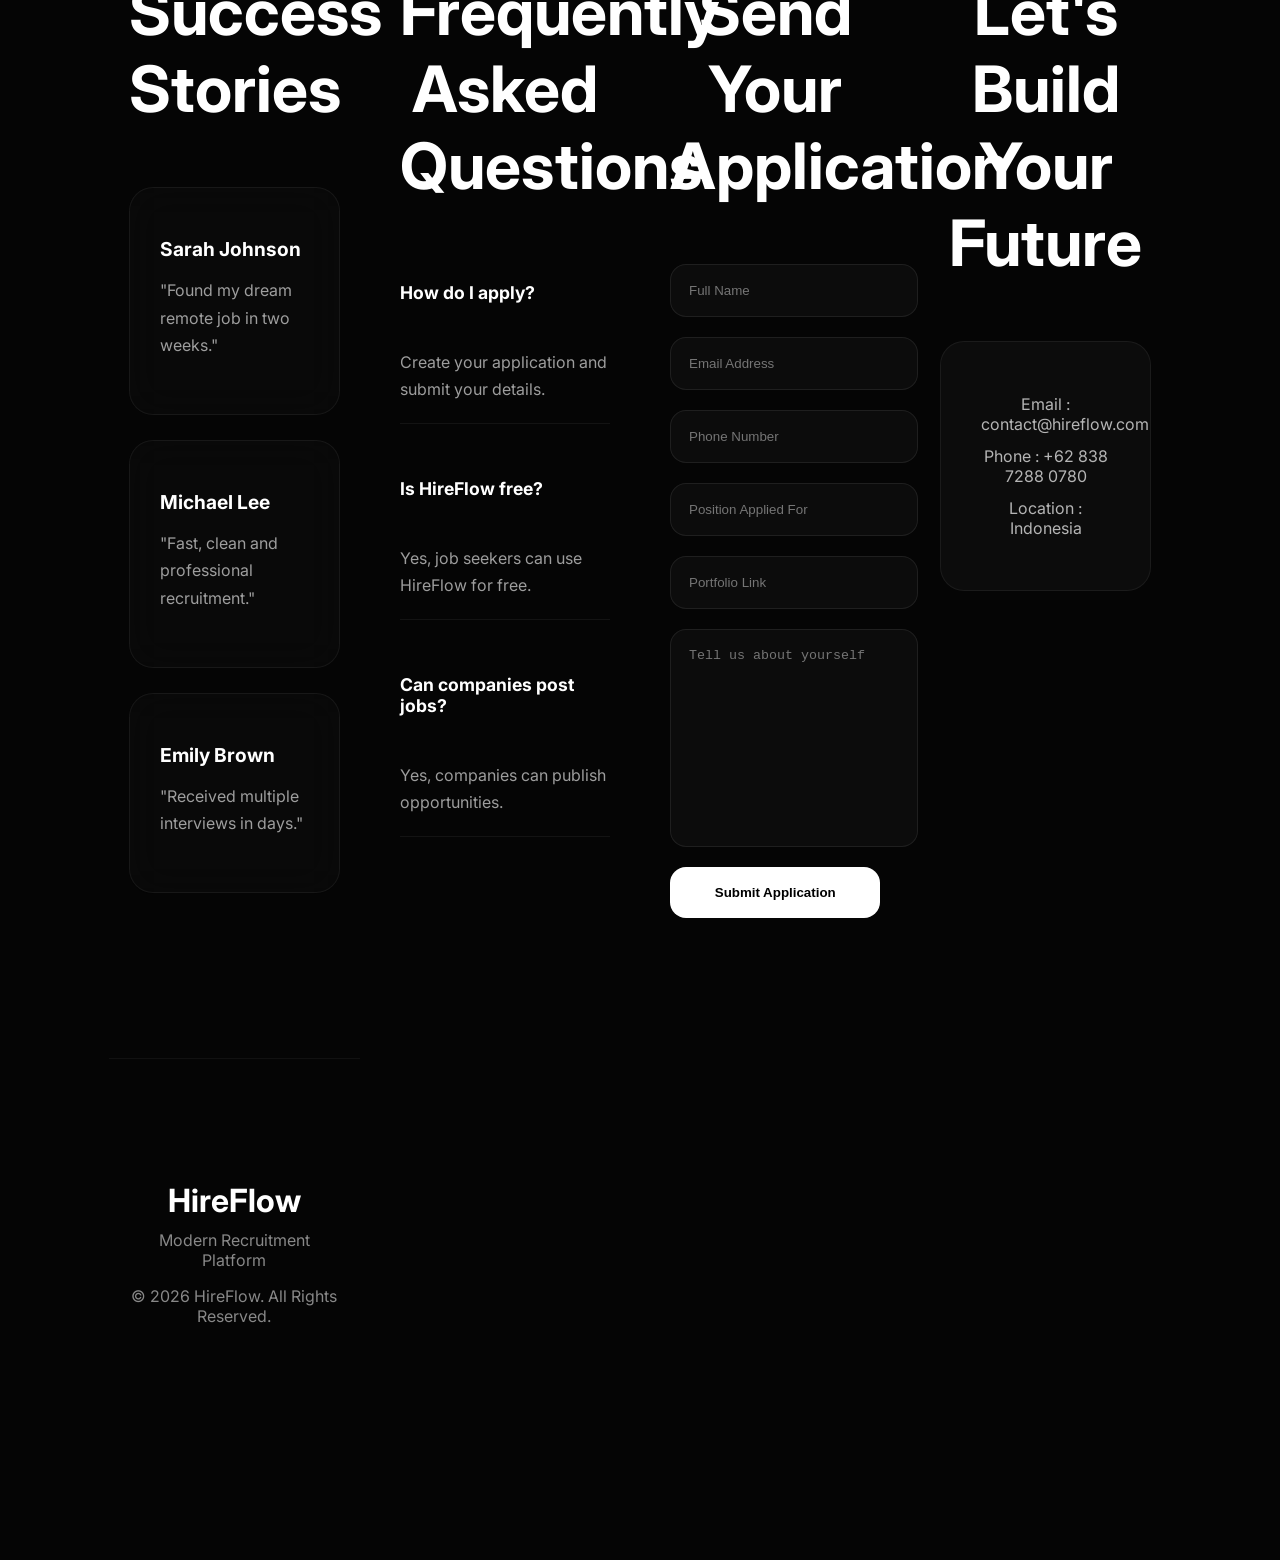
==== commit 4e6ab2a8: "Update index.html" ====
--- a/index.html
+++ b/index.html
@@ -27,12 +27,9 @@
 <li><a href="#faq">FAQ</a></li>
 <li><a href="#contact">Contact</a></li>
 </ul>
-<a href="#apply" class="nav-btn">
-Apply Now
-</a>
-<a href="admin/login.html" class="admin-btn">
-Admin
-</a>
+<div class="nav-actions">
+<a href="#apply" class="nav-btn">Apply Now</a>
+<a href="admin/login.html" class="admin-btn">Admin</a>
 </div>
 </nav>
 <section id="home" class="hero">
--- a/style.css
+++ b/style.css
@@ -54,8 +54,8 @@
 left:0;
 width:100%;
 padding:22px 8%;
-display:flex;
-justify-content:space-between;
+display:grid;
+grid-template-columns:auto 1fr auto;
 align-items:center;
 background:rgba(0,0,0,.55);
 backdrop-filter:blur(20px);
@@ -67,11 +67,13 @@
 font-size:1.6rem;
 font-weight:900;
 letter-spacing:1px;
+justify-self:start;
 }
 .nav-links{
 display:flex;
 gap:35px;
 list-style:none;
+justify-content:center
 }
 .nav-links a{
 text-decoration:none;
@@ -109,6 +111,7 @@
 display:flex;
 gap:12px;
 align-items:center;
+justify-self:end;
 }
 
 .admin-btn{
@@ -523,19 +526,32 @@
 }
 /* MOBILE */
 @media(max-width:900px){
+.navbar{
+display:flex;
+justify-content:space-between;
+align-items:center;
+padding:18px 5%;
+}
 .nav-links{
 display:none;
 }
+.logo{
+font-size:1.2rem;
+}
+.nav-actions{
+display:flex;
+gap:8px;
+margin-left:0;
+}
+.nav-btn{
+padding:10px 14px;
+font-size:.85rem;
+}
+.admin-btn{
+padding:10px 14px;
+font-size:.85rem;
+}
 
-.nav-actions{
-display:flex;
-gap:8px;
-}
-
-.nav-btn,
-.admin-btn{
-padding:10px 16px;
-font-size:.9rem;
 }
 .hero h1{
 font-size:3rem;
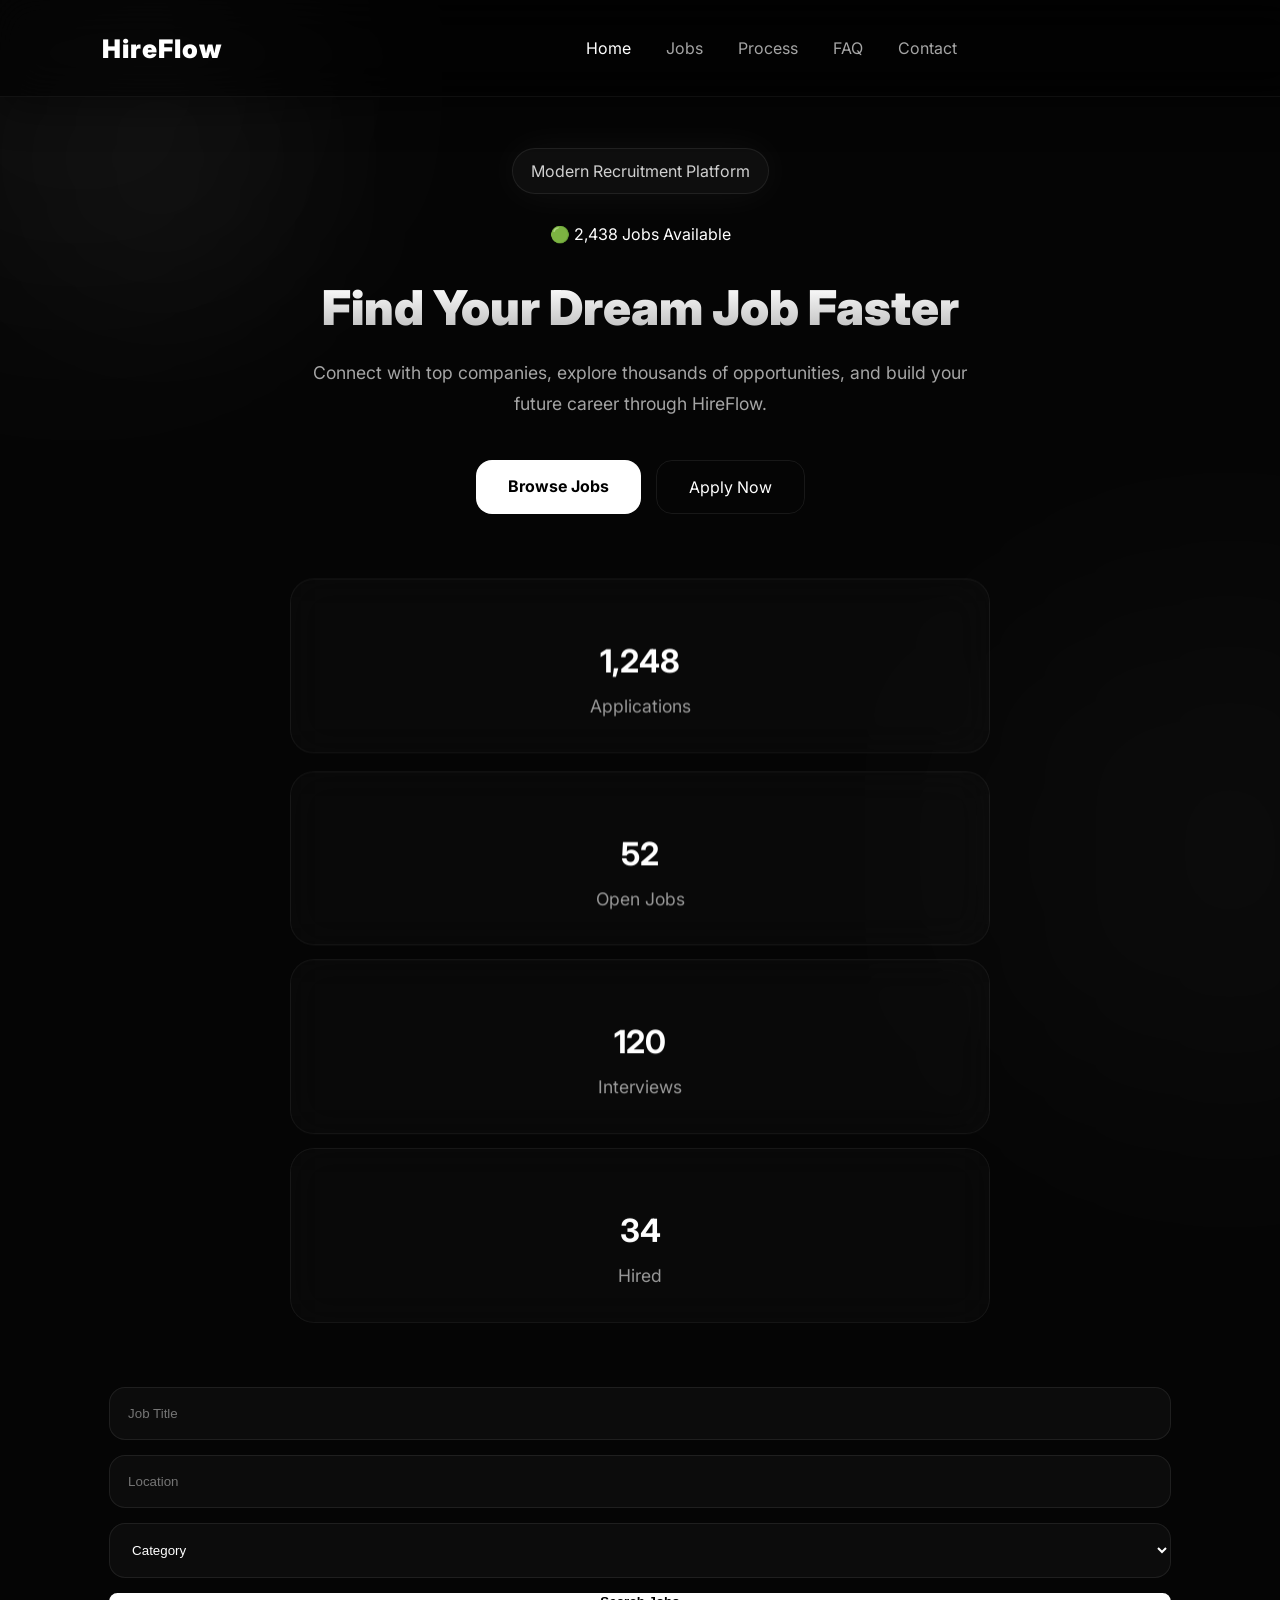
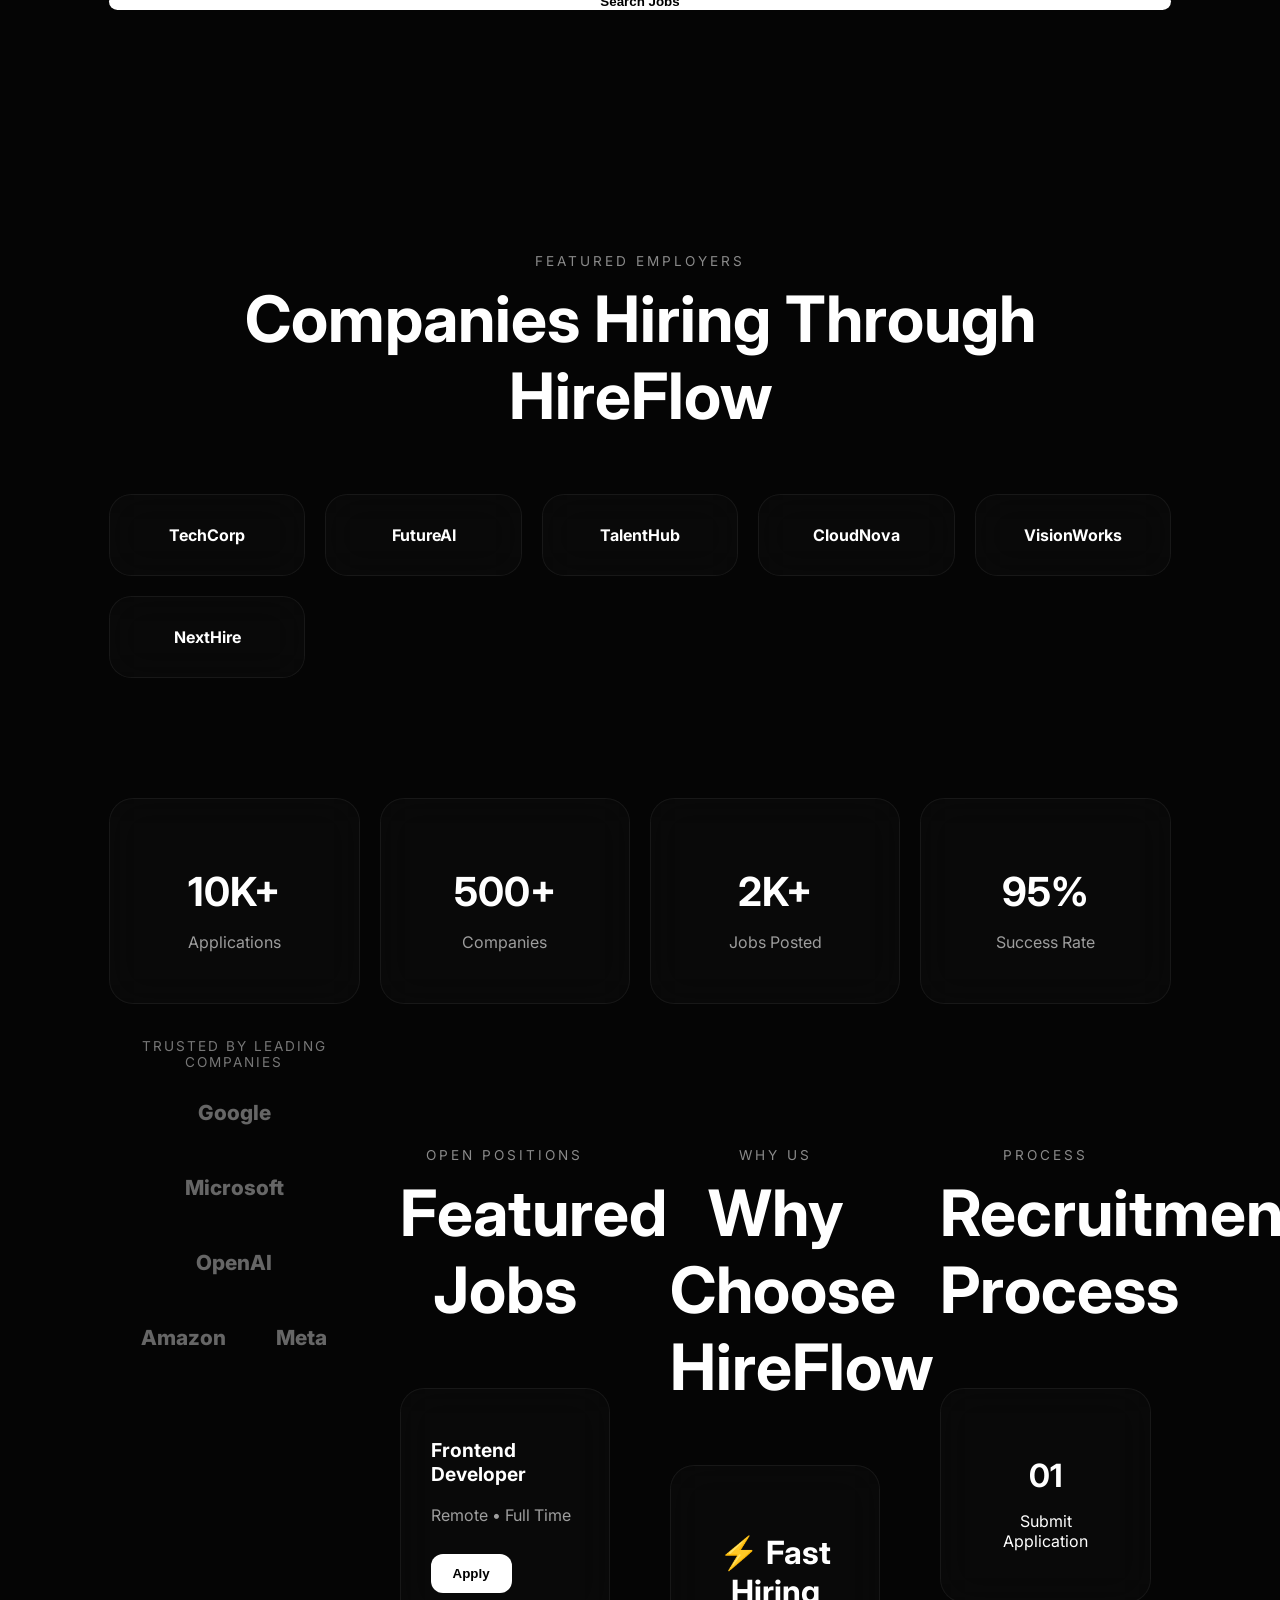
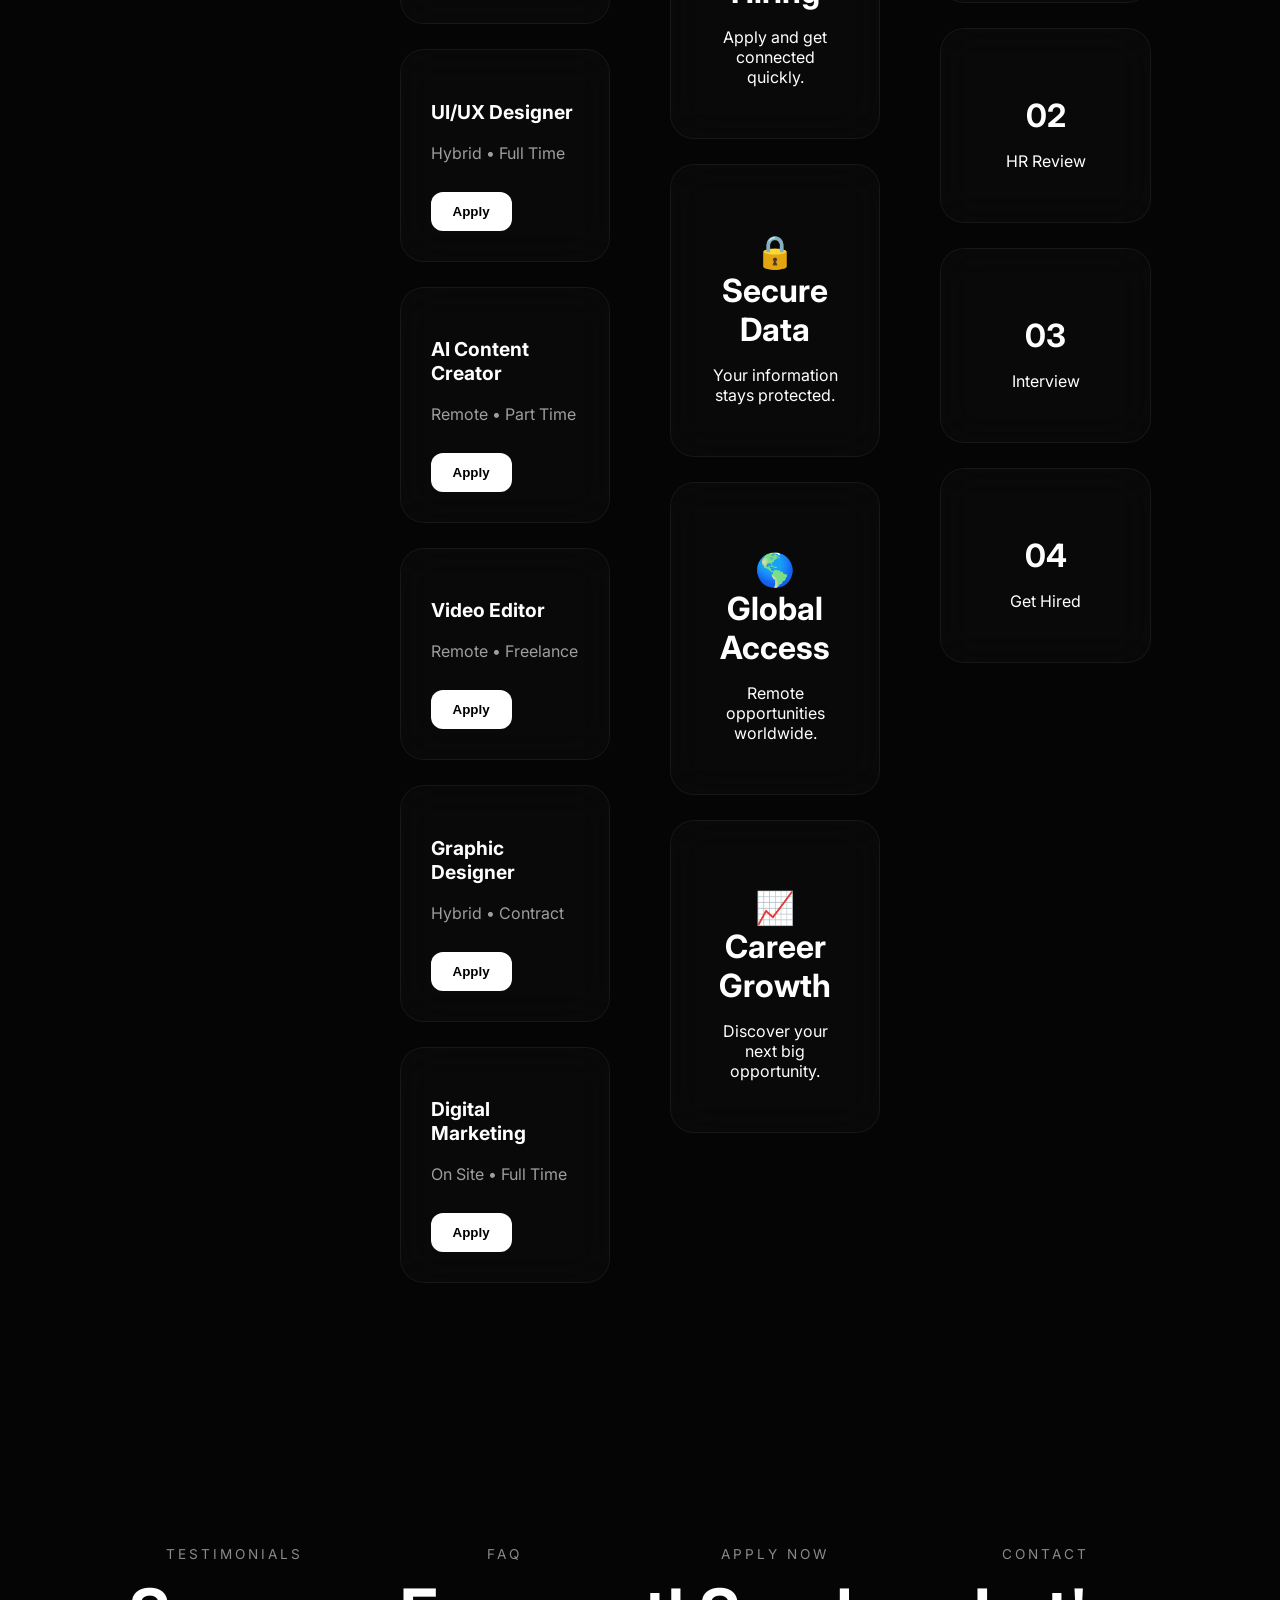
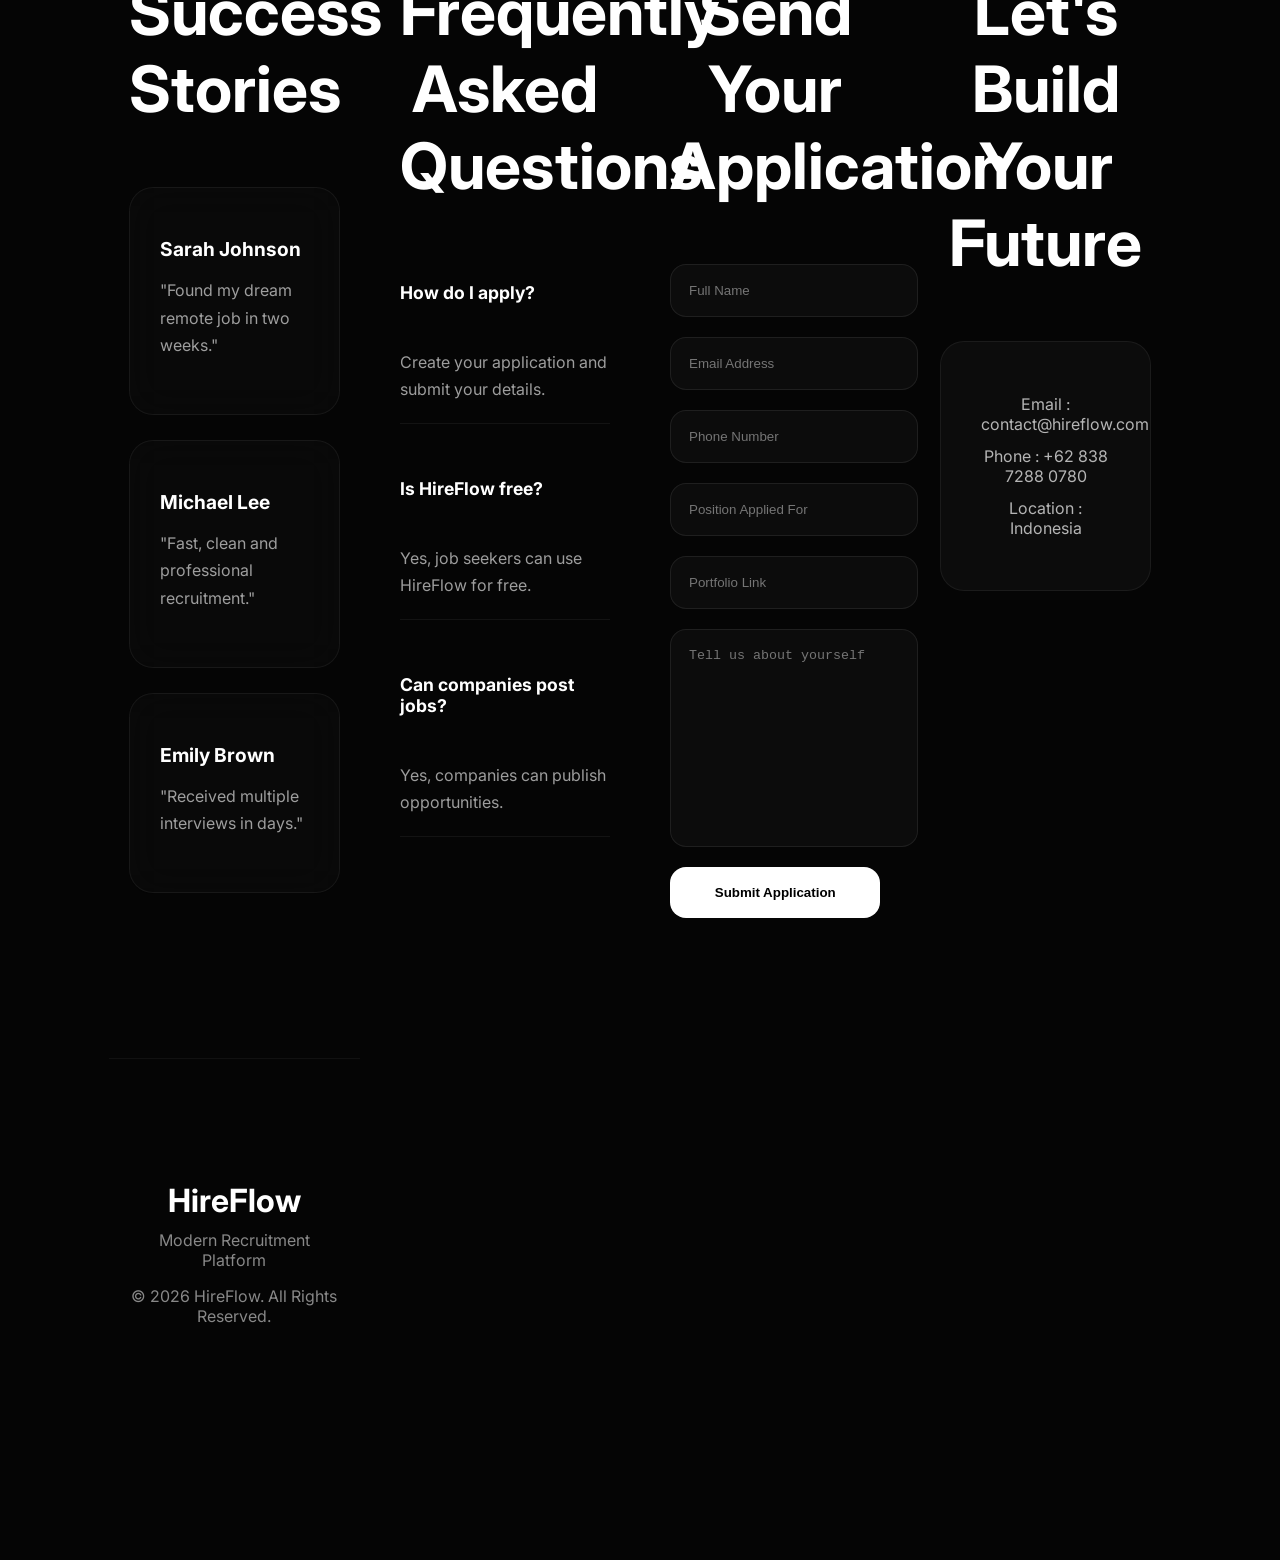
==== commit 6bddc37b: "Update index.html" ====
--- a/index.html
+++ b/index.html
@@ -28,7 +28,6 @@
 <li><a href="#contact">Contact</a></li>
 </ul>
 <div class="nav-actions">
-<a href="#apply" class="nav-btn">Apply Now</a>
 <a href="admin/login.html" class="admin-btn">Admin</a>
 </div>
 </nav>
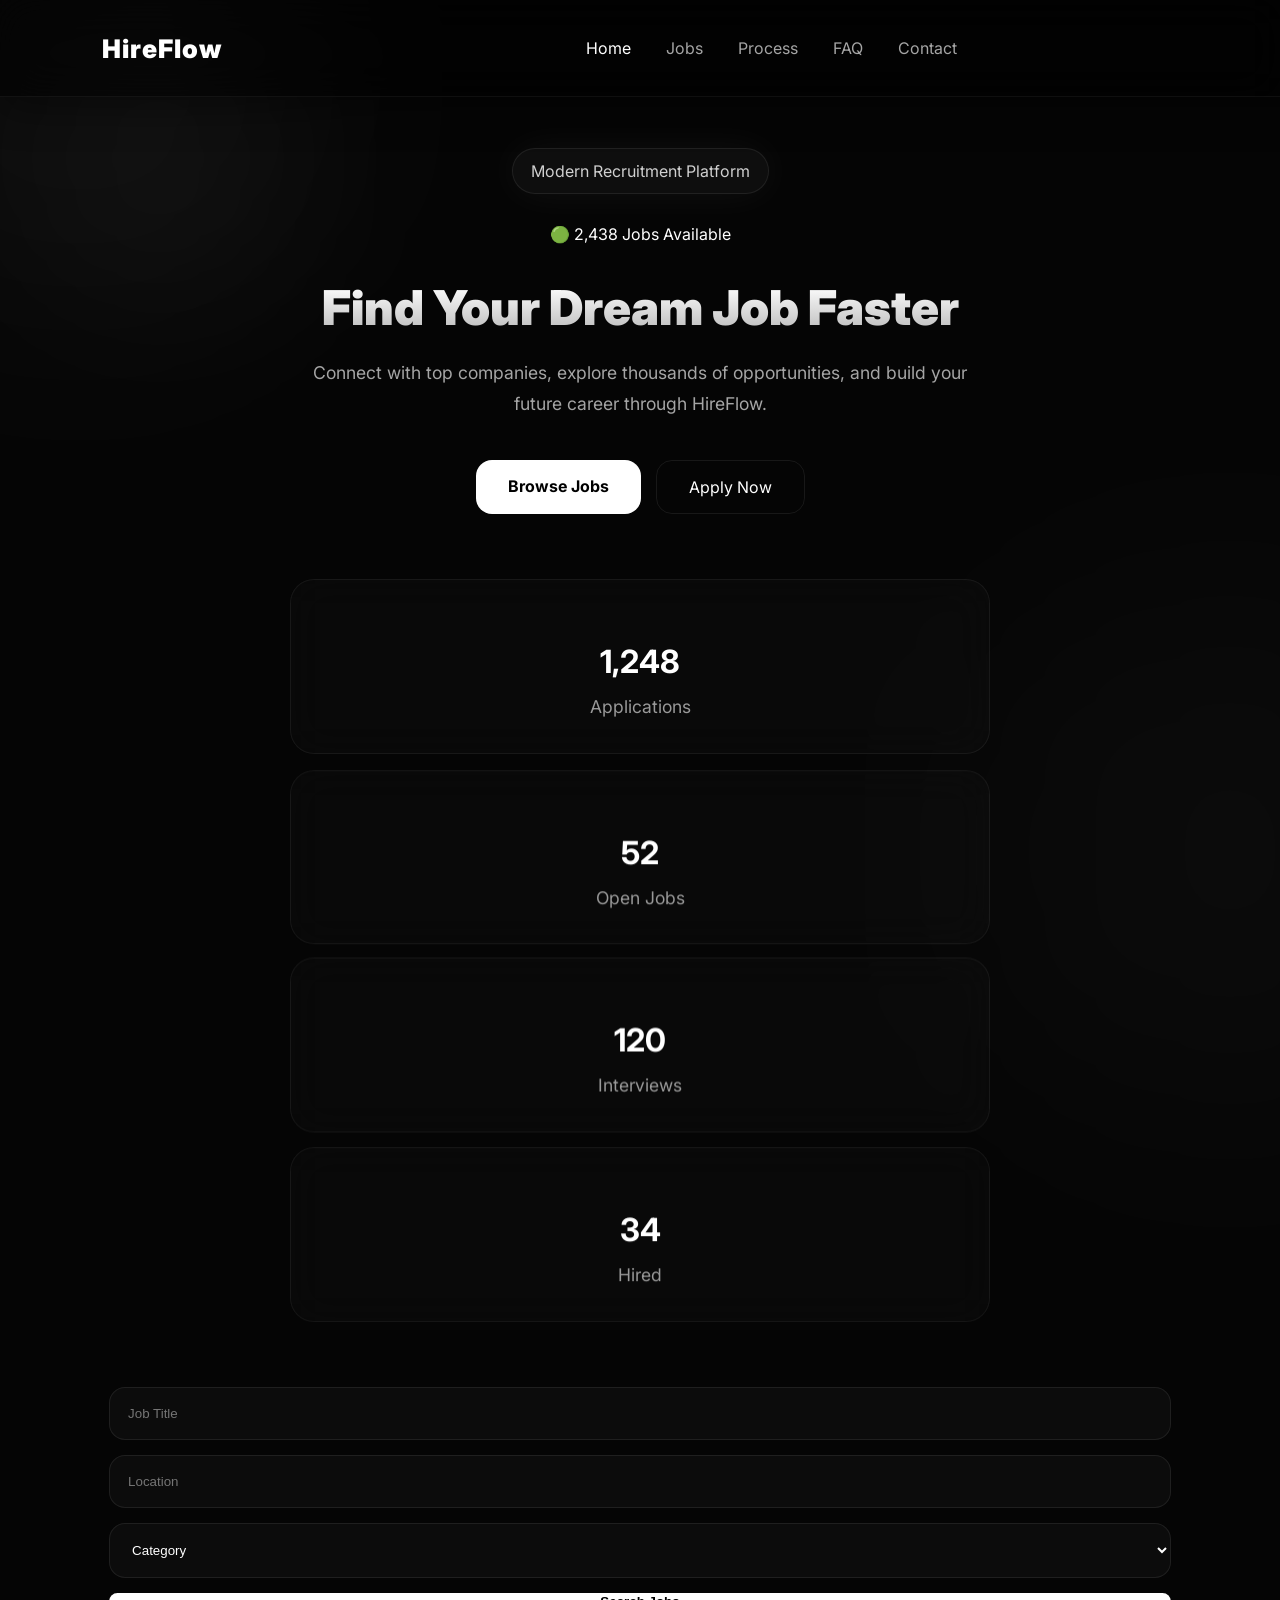
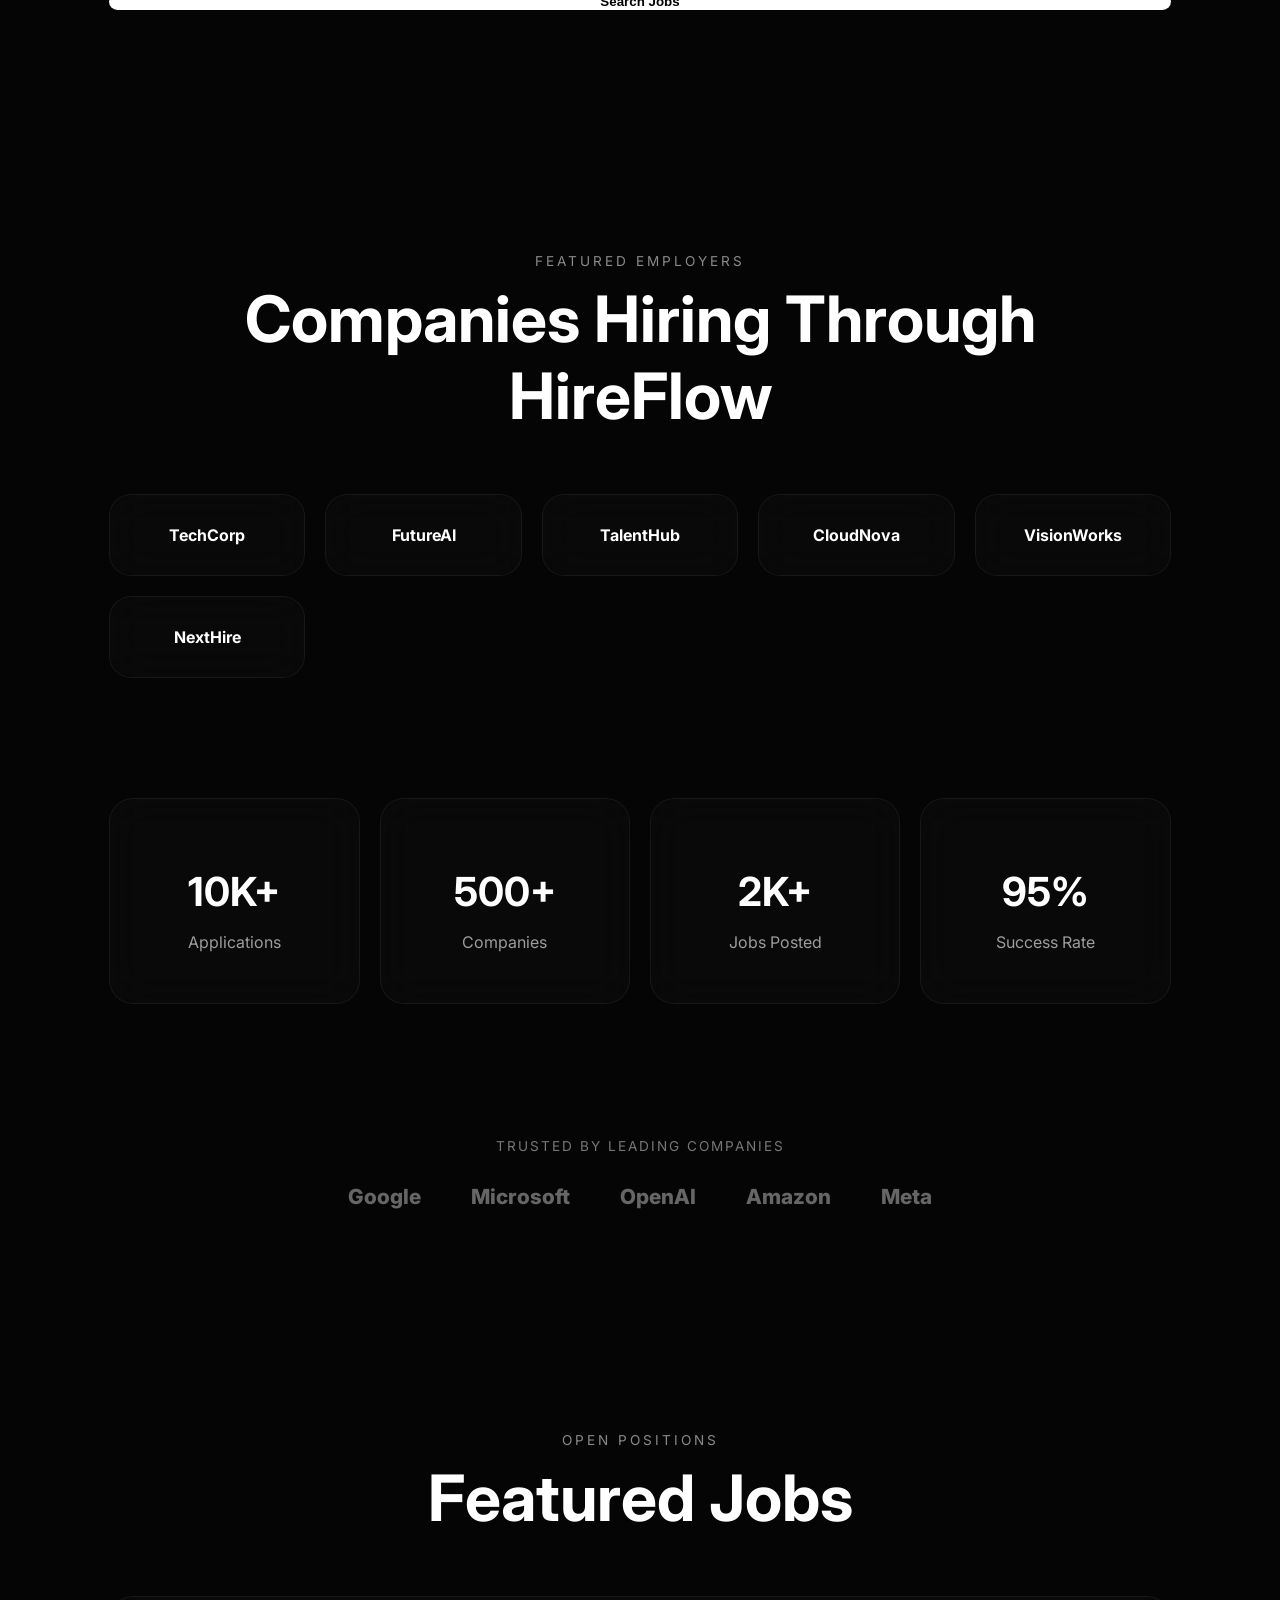
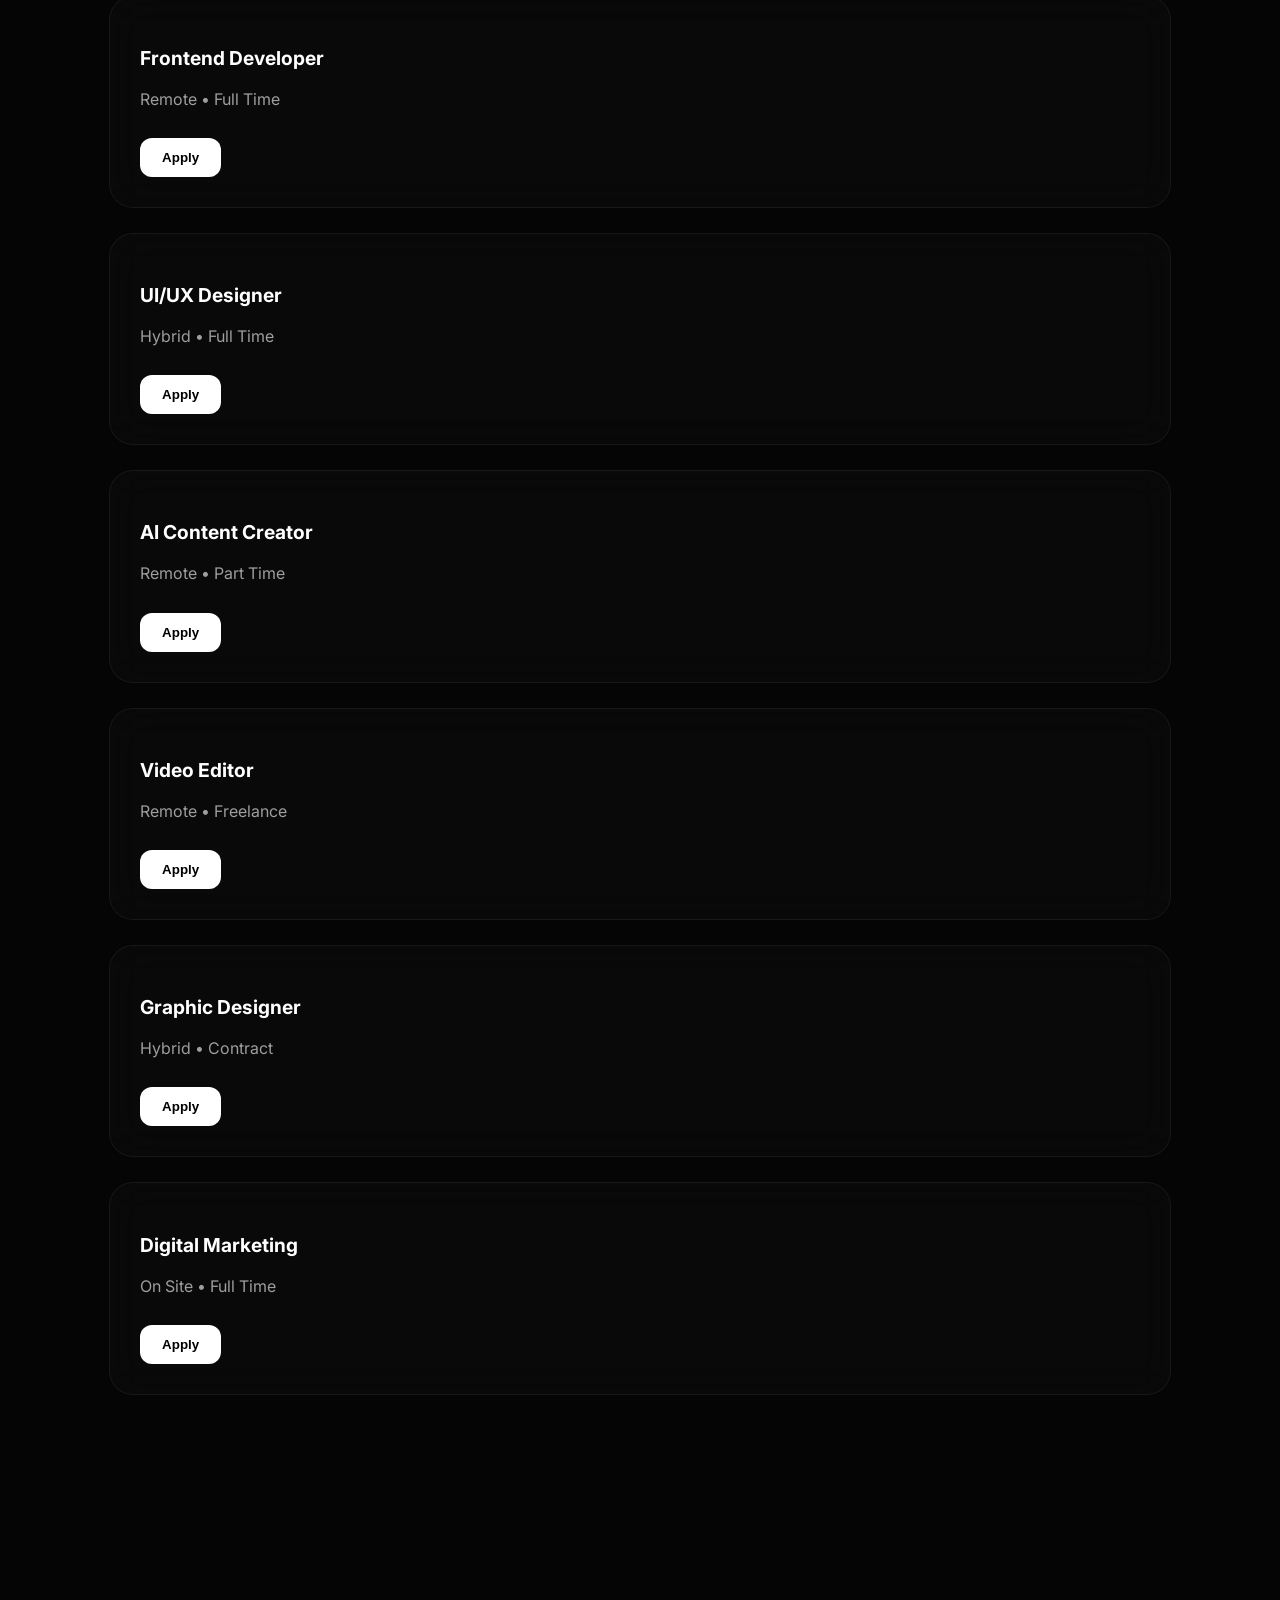
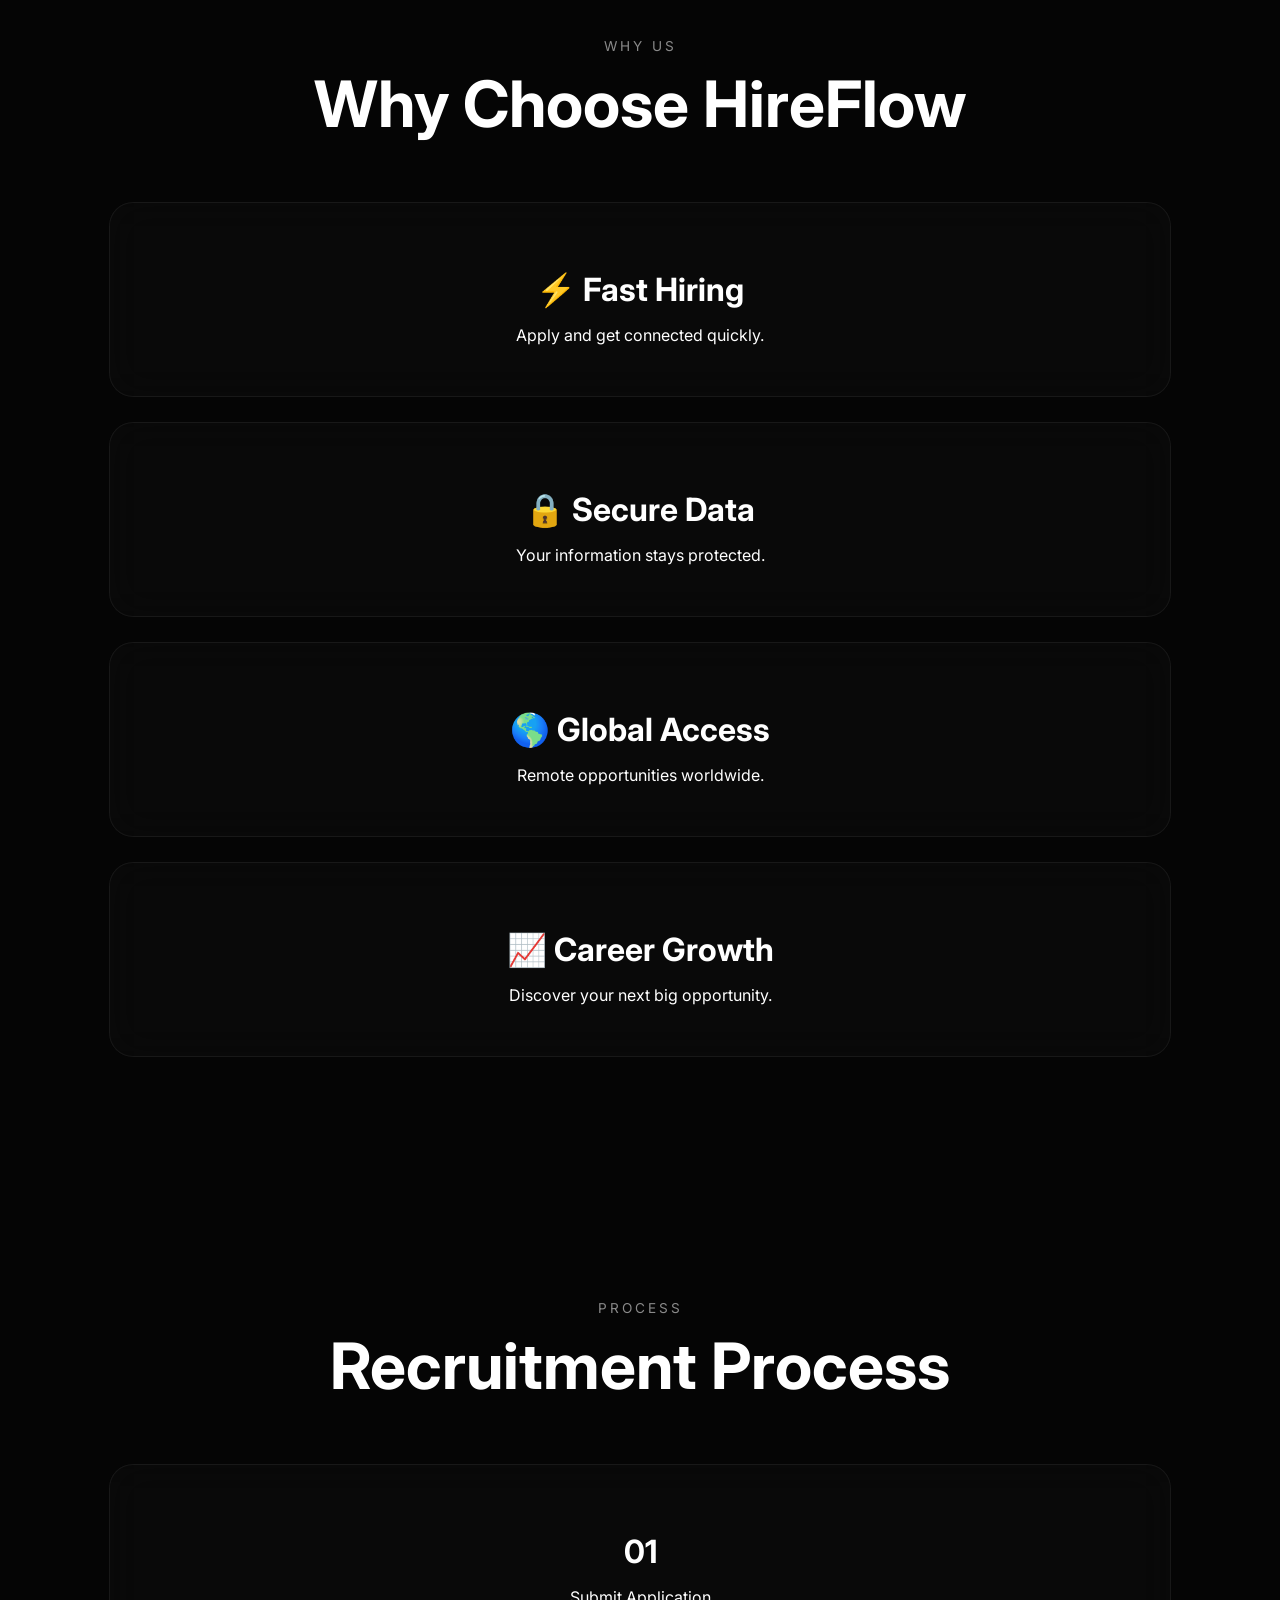
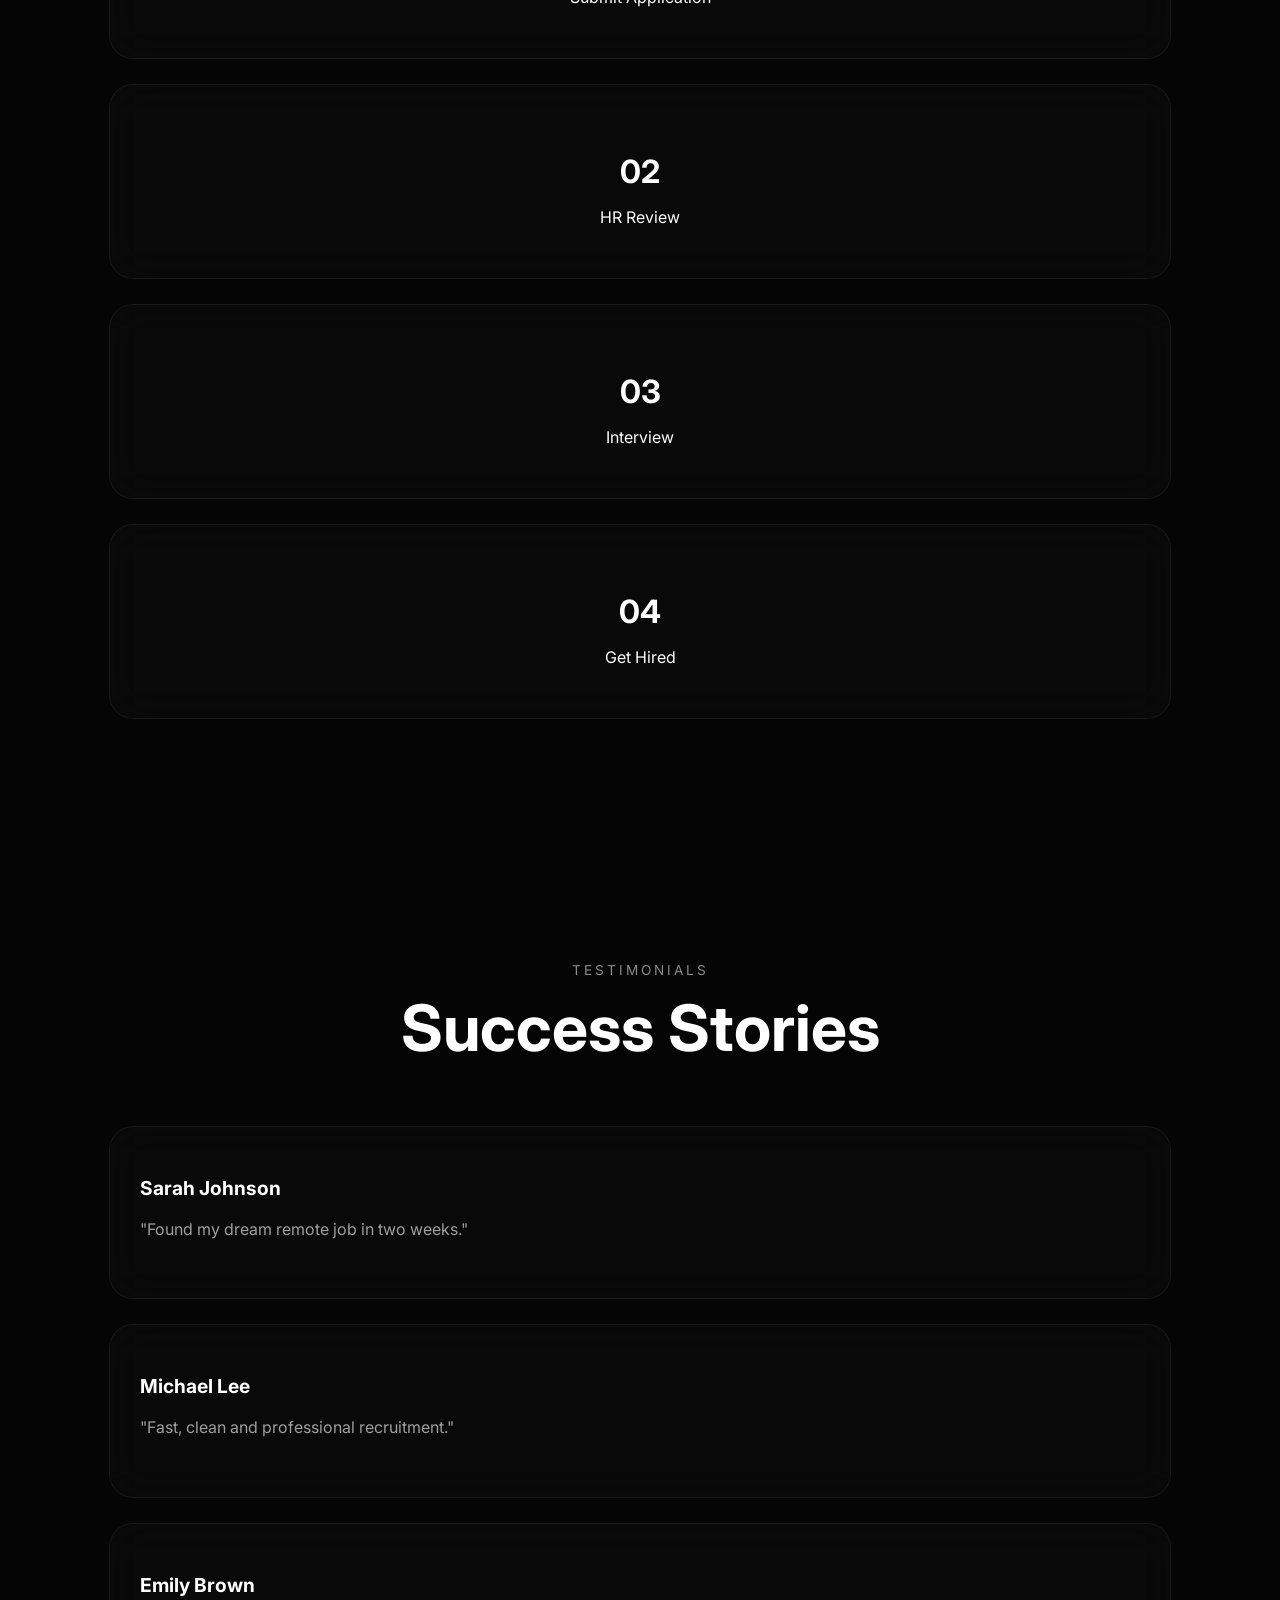
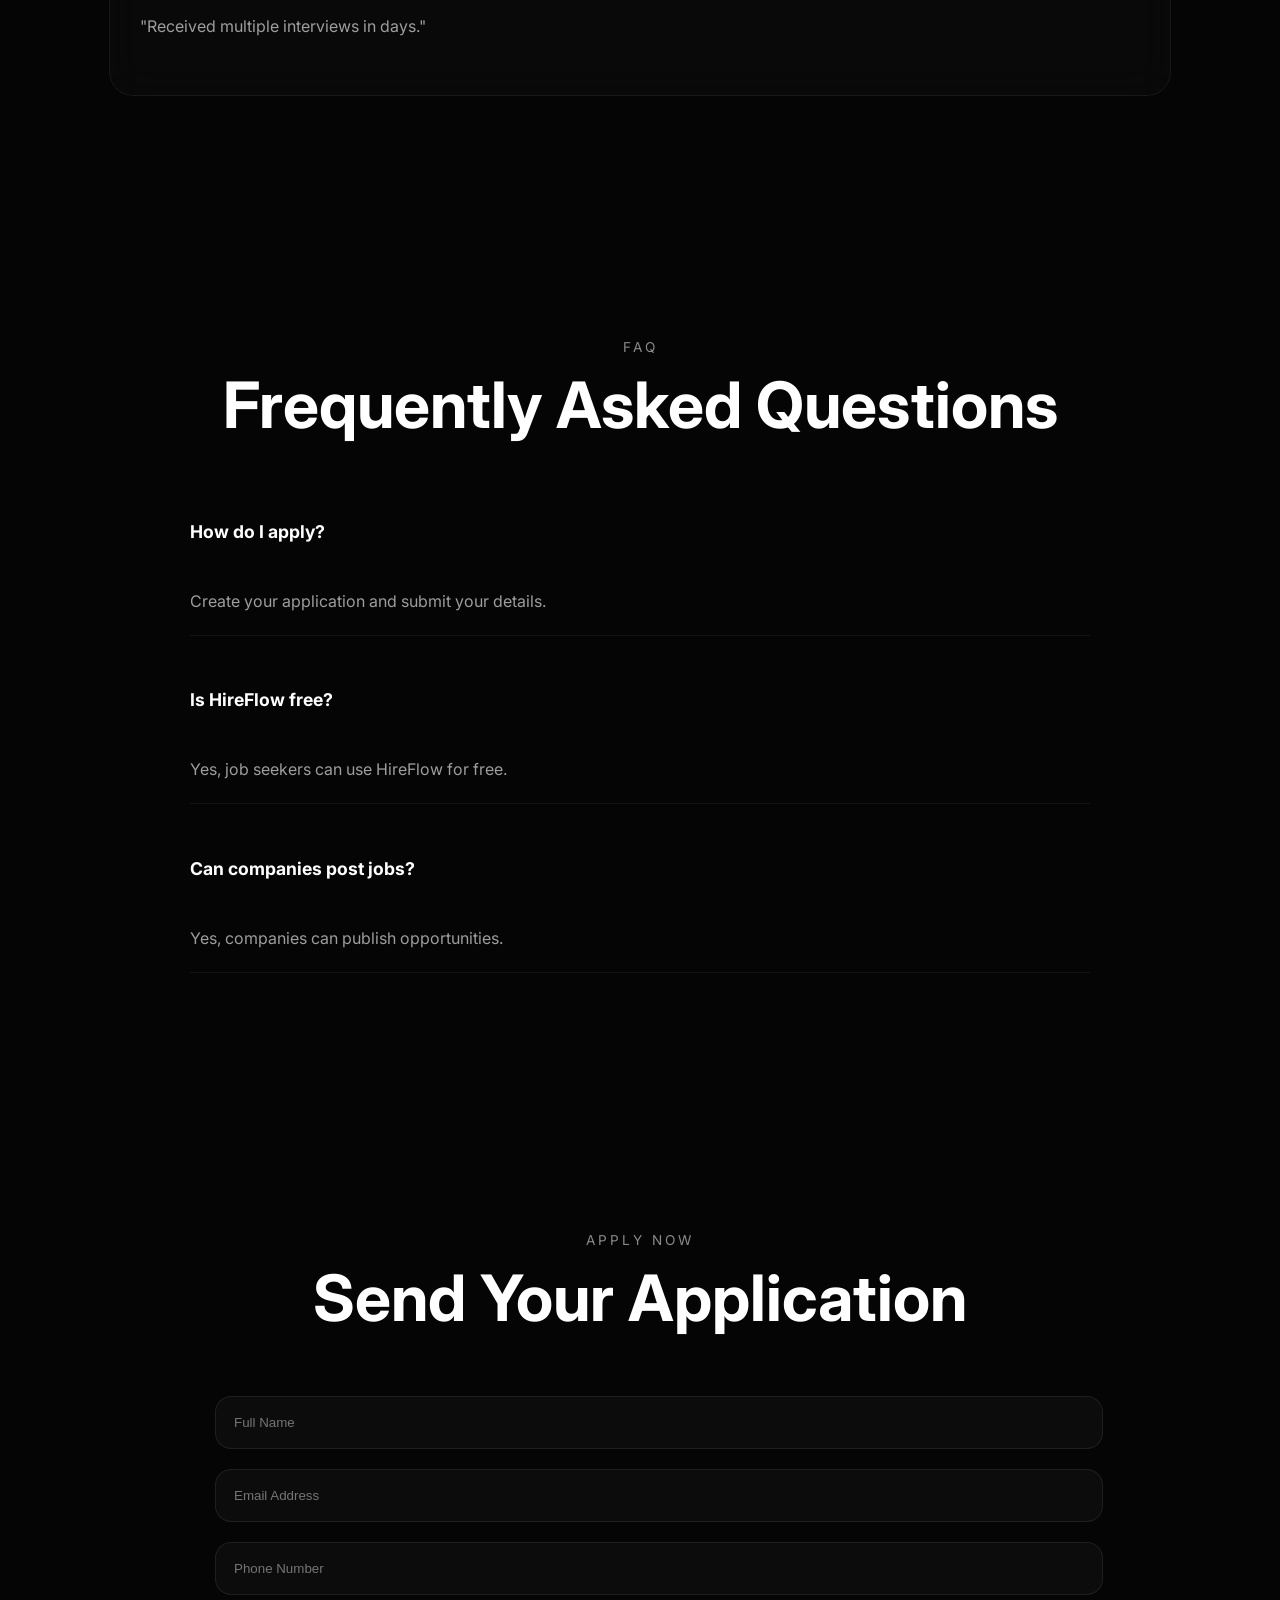
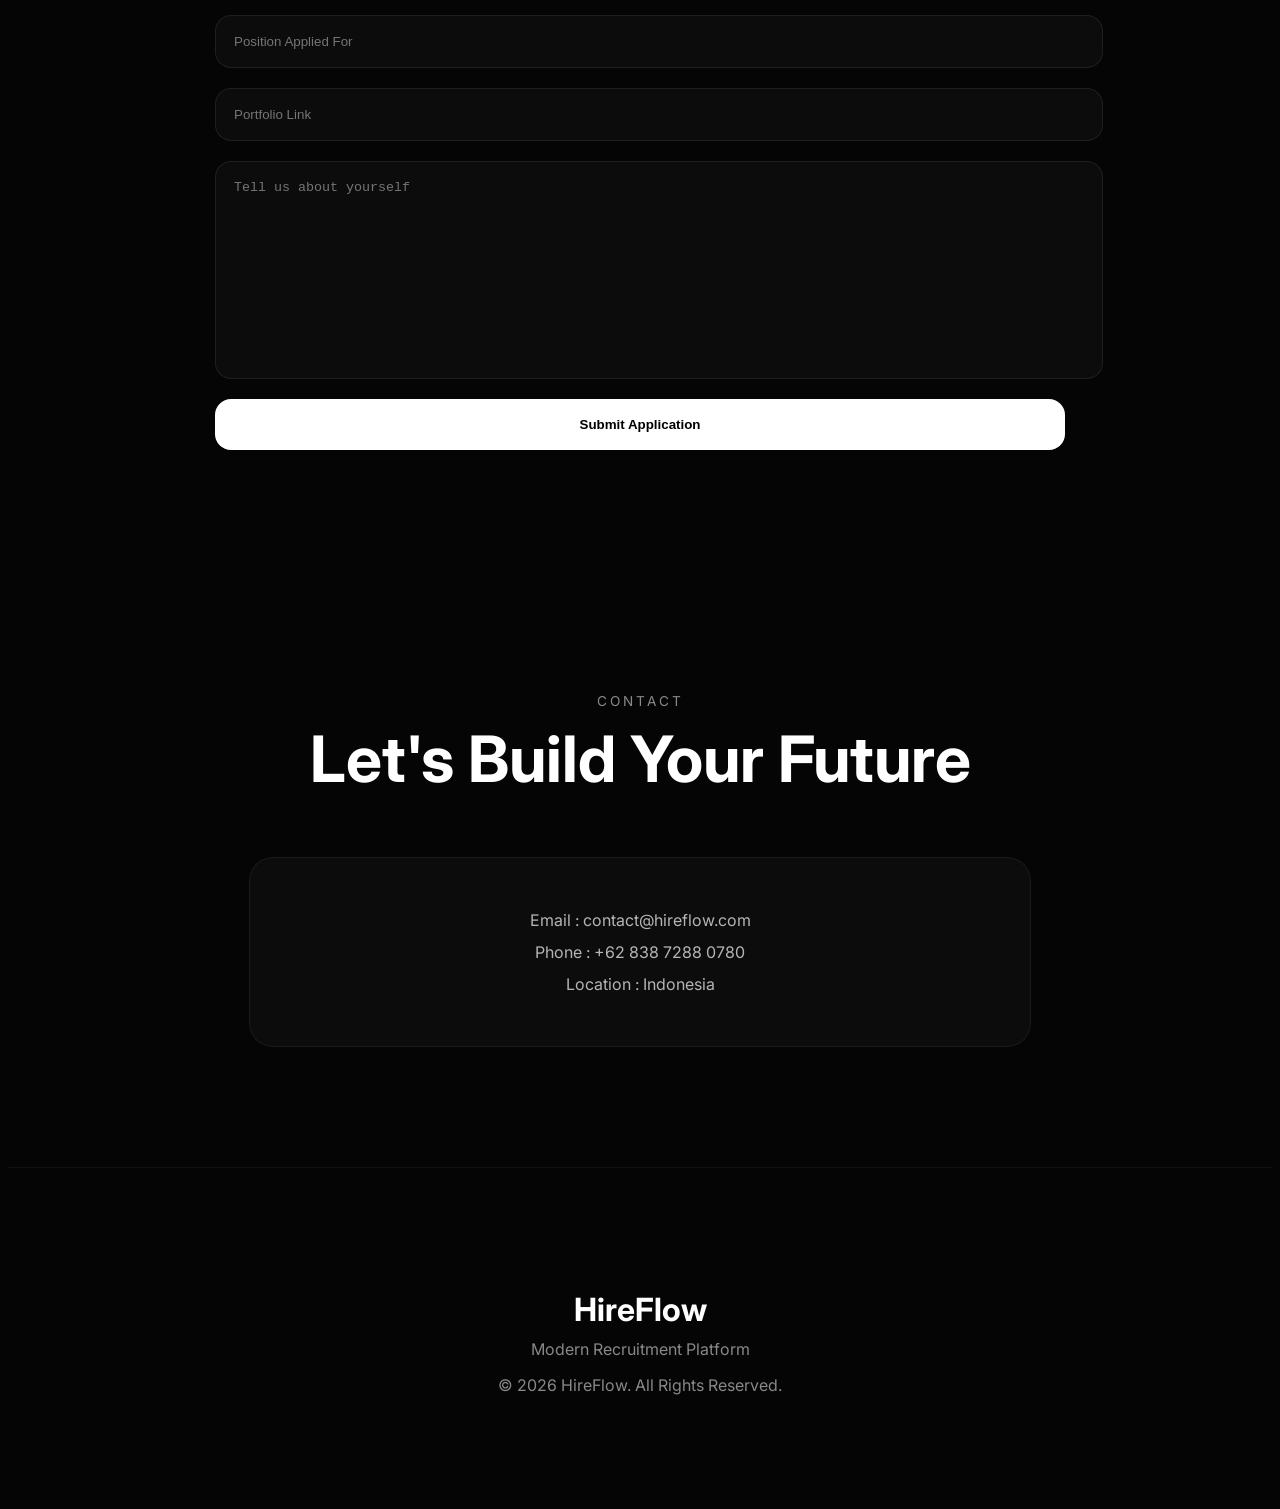
==== commit 9d23060c: "Update index.html" ====
--- a/index.html
+++ b/index.html
@@ -129,6 +129,7 @@
 <h2>95%</h2>
 <p>Success Rate</p>
 </div>
+</section>
 <section class="trusted">
 <p>Trusted by leading companies</p>
 <div class="trusted-logos">
